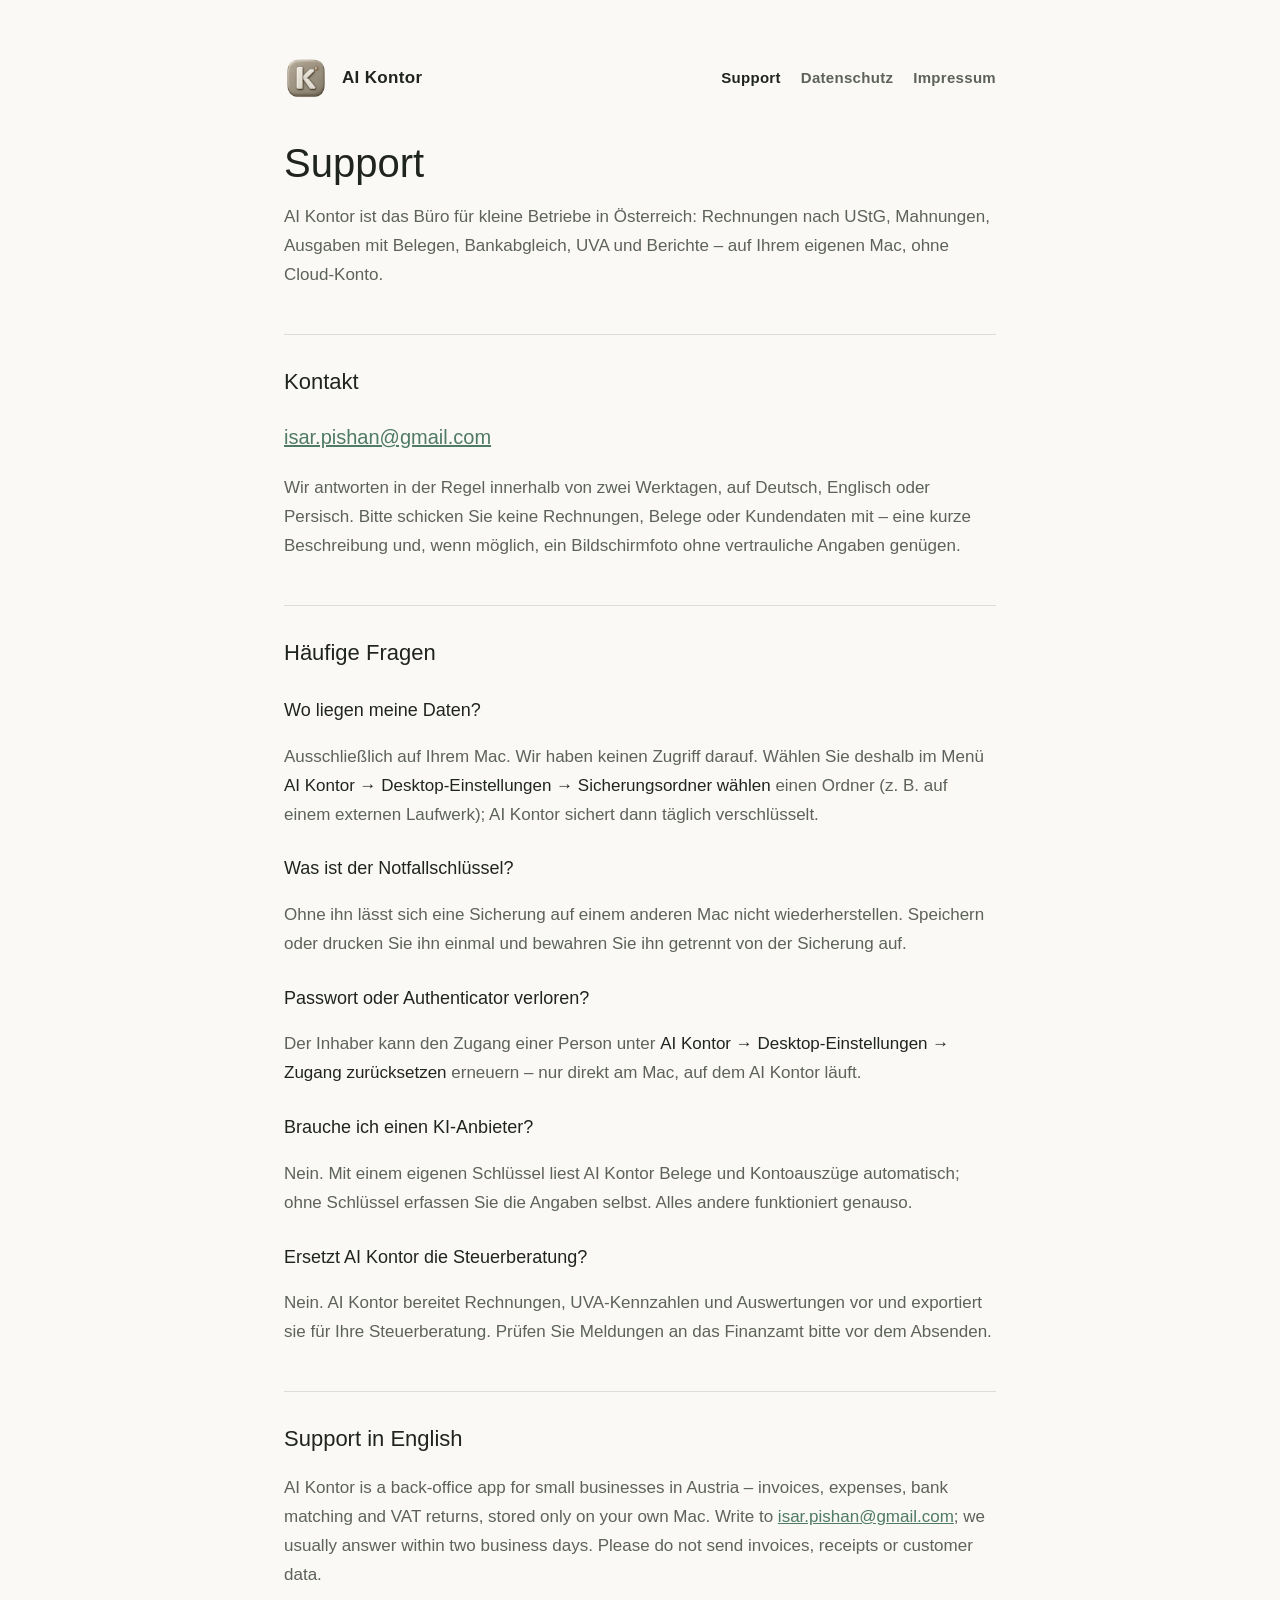
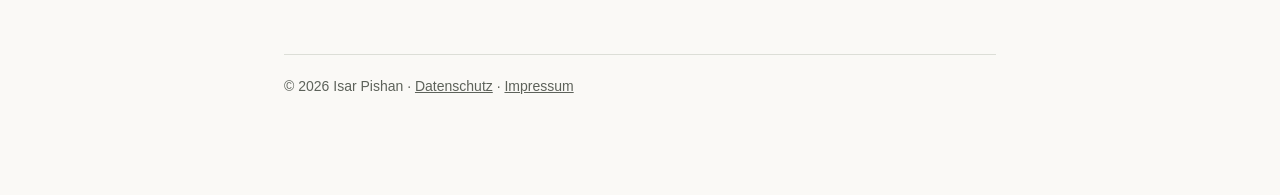
==== index.html @ 15d814bb "Support, privacy policy and imprint for AI Kontor Co-Authored-By: Claude Opus 5.5 <noreply@anthropic" ====
<!doctype html>
<html lang="de">
<head>
<meta charset="utf-8">
<meta name="viewport" content="width=device-width, initial-scale=1">
<title>AI Kontor – Support</title>
<meta name="description" content="AI Kontor: Rechnungen, Ausgaben, Bank und UVA für kleine Betriebe in Österreich – auf dem eigenen Mac.">
<link rel="icon" href="icon.png">
<link rel="stylesheet" href="stil.css">
</head>
<body>
<main>
<header><img src="icon.png" alt=""><a href="index.html">AI Kontor</a>
<nav><a href="index.html" aria-current="page">Support</a><a href="datenschutz.html">Datenschutz</a><a href="impressum.html">Impressum</a></nav></header>

<h1>Support</h1>
<p>AI Kontor ist das Büro für kleine Betriebe in Österreich: Rechnungen nach UStG, Mahnungen, Ausgaben mit Belegen, Bankabgleich, UVA und Berichte – auf Ihrem eigenen Mac, ohne Cloud-Konto.</p>

<h2>Kontakt</h2>
<p class="kontakt"><a href="mailto:isar.pishan@gmail.com">isar.pishan@gmail.com</a></p>
<p>Wir antworten in der Regel innerhalb von zwei Werktagen, auf Deutsch, Englisch oder Persisch. Bitte schicken Sie keine Rechnungen, Belege oder Kundendaten mit – eine kurze Beschreibung und, wenn möglich, ein Bildschirmfoto ohne vertrauliche Angaben genügen.</p>

<h2>Häufige Fragen</h2>
<h3>Wo liegen meine Daten?</h3>
<p>Ausschließlich auf Ihrem Mac. Wir haben keinen Zugriff darauf. Wählen Sie deshalb im Menü <strong>AI Kontor → Desktop-Einstellungen → Sicherungsordner wählen</strong> einen Ordner (z. B. auf einem externen Laufwerk); AI Kontor sichert dann täglich verschlüsselt.</p>
<h3>Was ist der Notfallschlüssel?</h3>
<p>Ohne ihn lässt sich eine Sicherung auf einem anderen Mac nicht wiederherstellen. Speichern oder drucken Sie ihn einmal und bewahren Sie ihn getrennt von der Sicherung auf.</p>
<h3>Passwort oder Authenticator verloren?</h3>
<p>Der Inhaber kann den Zugang einer Person unter <strong>AI Kontor → Desktop-Einstellungen → Zugang zurücksetzen</strong> erneuern – nur direkt am Mac, auf dem AI Kontor läuft.</p>
<h3>Brauche ich einen KI-Anbieter?</h3>
<p>Nein. Mit einem eigenen Schlüssel liest AI Kontor Belege und Kontoauszüge automatisch; ohne Schlüssel erfassen Sie die Angaben selbst. Alles andere funktioniert genauso.</p>
<h3>Ersetzt AI Kontor die Steuerberatung?</h3>
<p>Nein. AI Kontor bereitet Rechnungen, UVA-Kennzahlen und Auswertungen vor und exportiert sie für Ihre Steuerberatung. Prüfen Sie Meldungen an das Finanzamt bitte vor dem Absenden.</p>

<h2 lang="en">Support in English</h2>
<p lang="en">AI Kontor is a back-office app for small businesses in Austria – invoices, expenses, bank matching and VAT returns, stored only on your own Mac. Write to <a href="mailto:isar.pishan@gmail.com">isar.pishan@gmail.com</a>; we usually answer within two business days. Please do not send invoices, receipts or customer data.</p>

<footer>© 2026 Isar Pishan · <a href="datenschutz.html">Datenschutz</a> · <a href="impressum.html">Impressum</a></footer>
</main>
</body>
</html>
---- stil.css ----
:root{color-scheme:light dark;--canvas:#faf9f6;--ink:#20241f;--muted:#5d625a;--line:#dcded7;--akzent:#4f7a65}
@media (prefers-color-scheme:dark){:root{--canvas:#151a16;--ink:#eef0e9;--muted:#b7beb3;--line:#394139;--akzent:#8fb8a2}}
*{box-sizing:border-box}
body{margin:0;background:var(--canvas);color:var(--ink);font:17px/1.7 -apple-system,BlinkMacSystemFont,"Helvetica Neue",Arial,sans-serif}
main{max-width:760px;margin:auto;padding:56px 24px 96px}
header{display:flex;align-items:center;gap:14px;margin-bottom:40px}
header img{width:44px;height:44px;border-radius:10px}
header a{color:inherit;text-decoration:none;font-weight:600;letter-spacing:.02em}
nav{display:flex;gap:20px;flex-wrap:wrap;margin-inline-start:auto;font-size:15px}
nav a{color:var(--muted);text-decoration:none}nav a[aria-current]{color:var(--ink)}
h1{font-size:40px;line-height:1.15;font-weight:400;margin:0 0 12px}
h2{font-size:22px;font-weight:500;margin:44px 0 8px;padding-top:28px;border-top:1px solid var(--line)}
h3{font-size:18px;font-weight:500;margin:24px 0 4px}
p,li{color:var(--muted)}strong{color:var(--ink);font-weight:500}
a{color:var(--akzent)}
.stand{font-size:14px;color:var(--muted)}
.kontakt{font-size:20px}
footer{margin-top:64px;padding-top:20px;border-top:1px solid var(--line);font-size:14px;color:var(--muted)}
footer a{color:var(--muted)}
@media(max-width:560px){h1{font-size:32px}header{flex-wrap:wrap}nav{margin-inline-start:0;width:100%}}
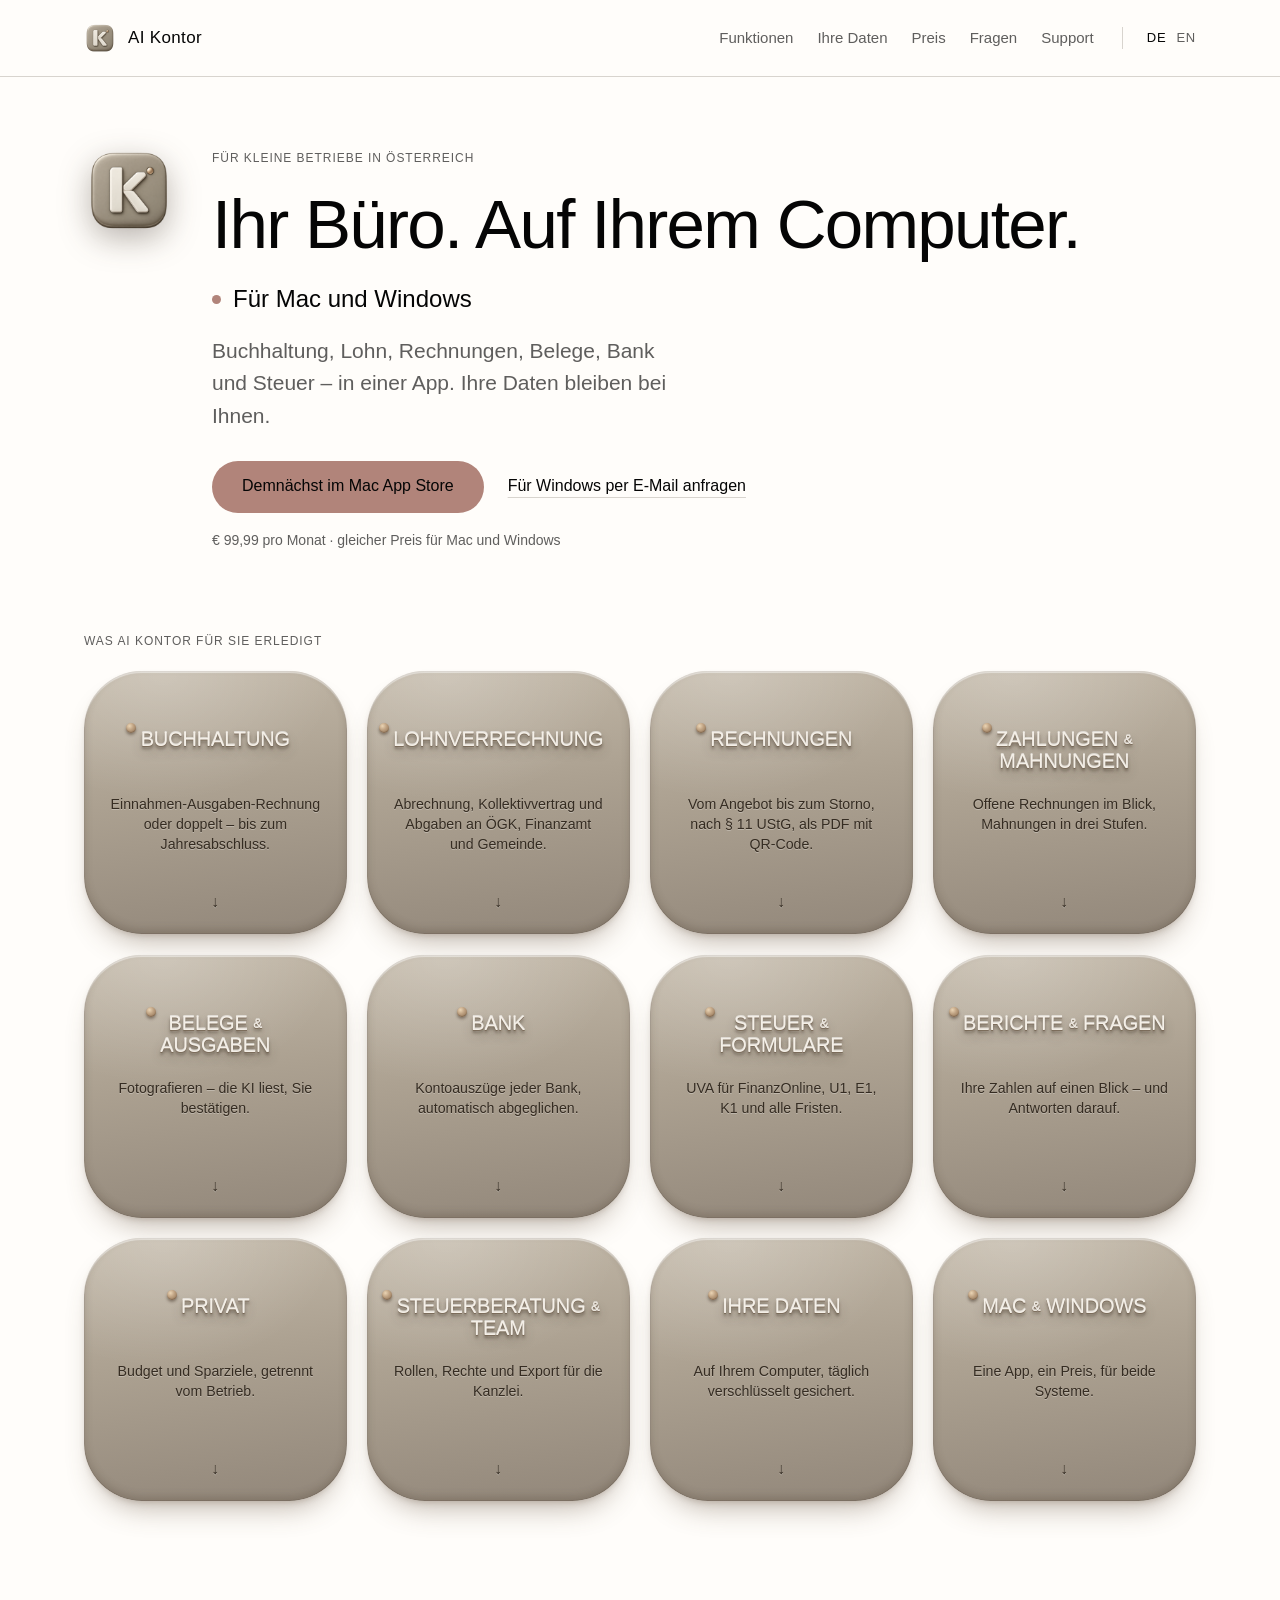
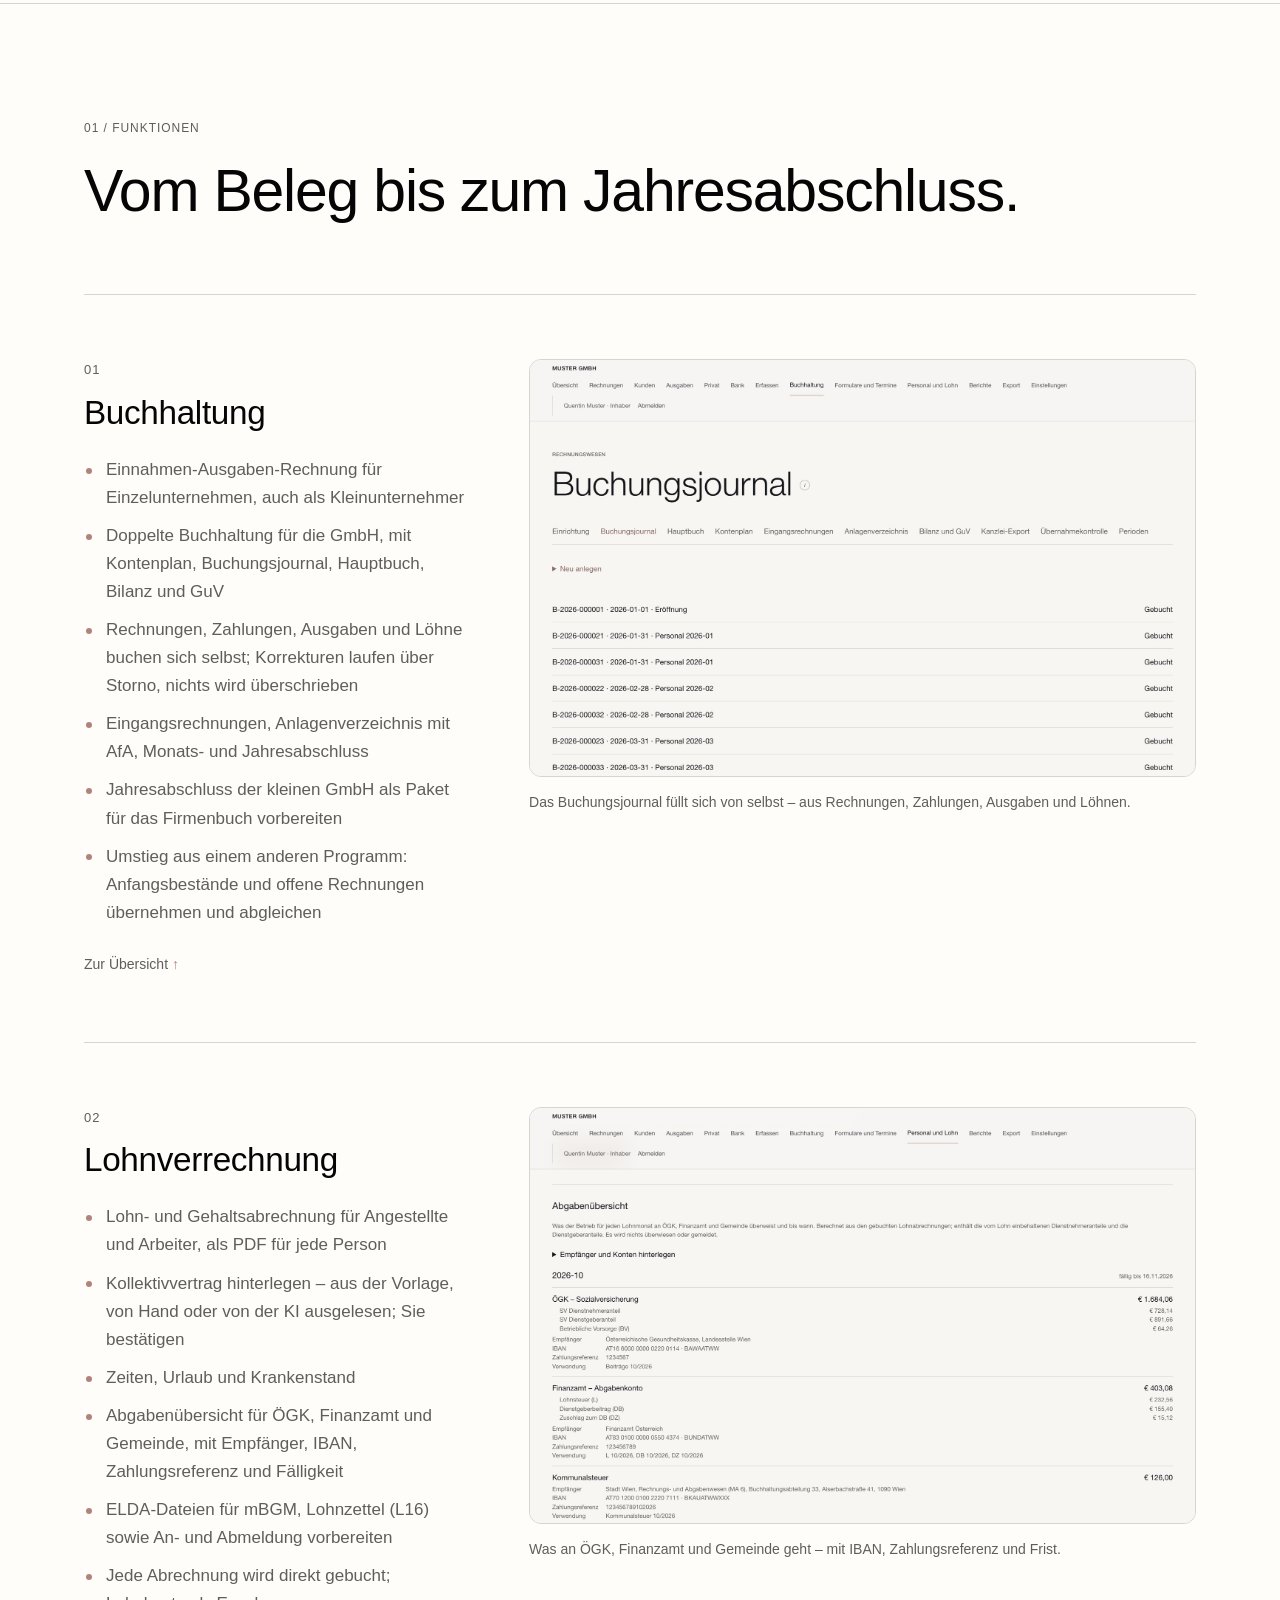
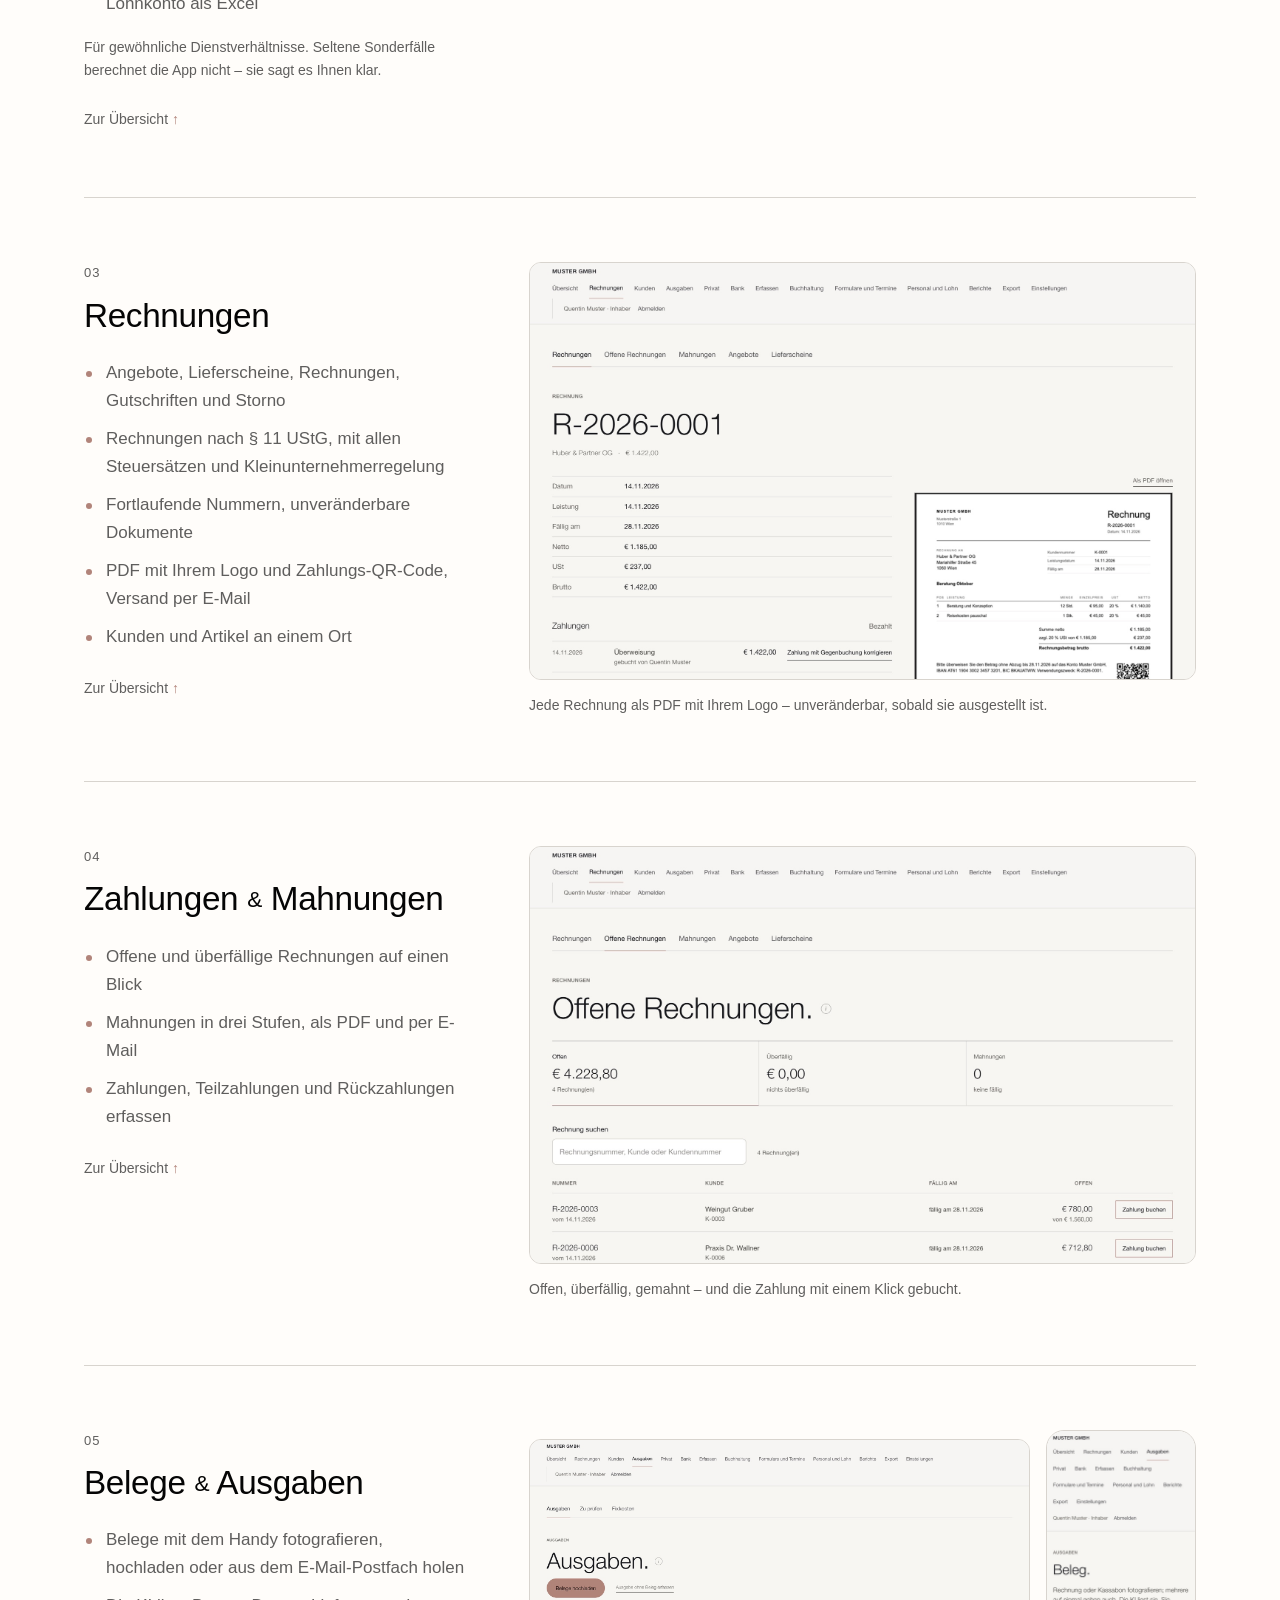
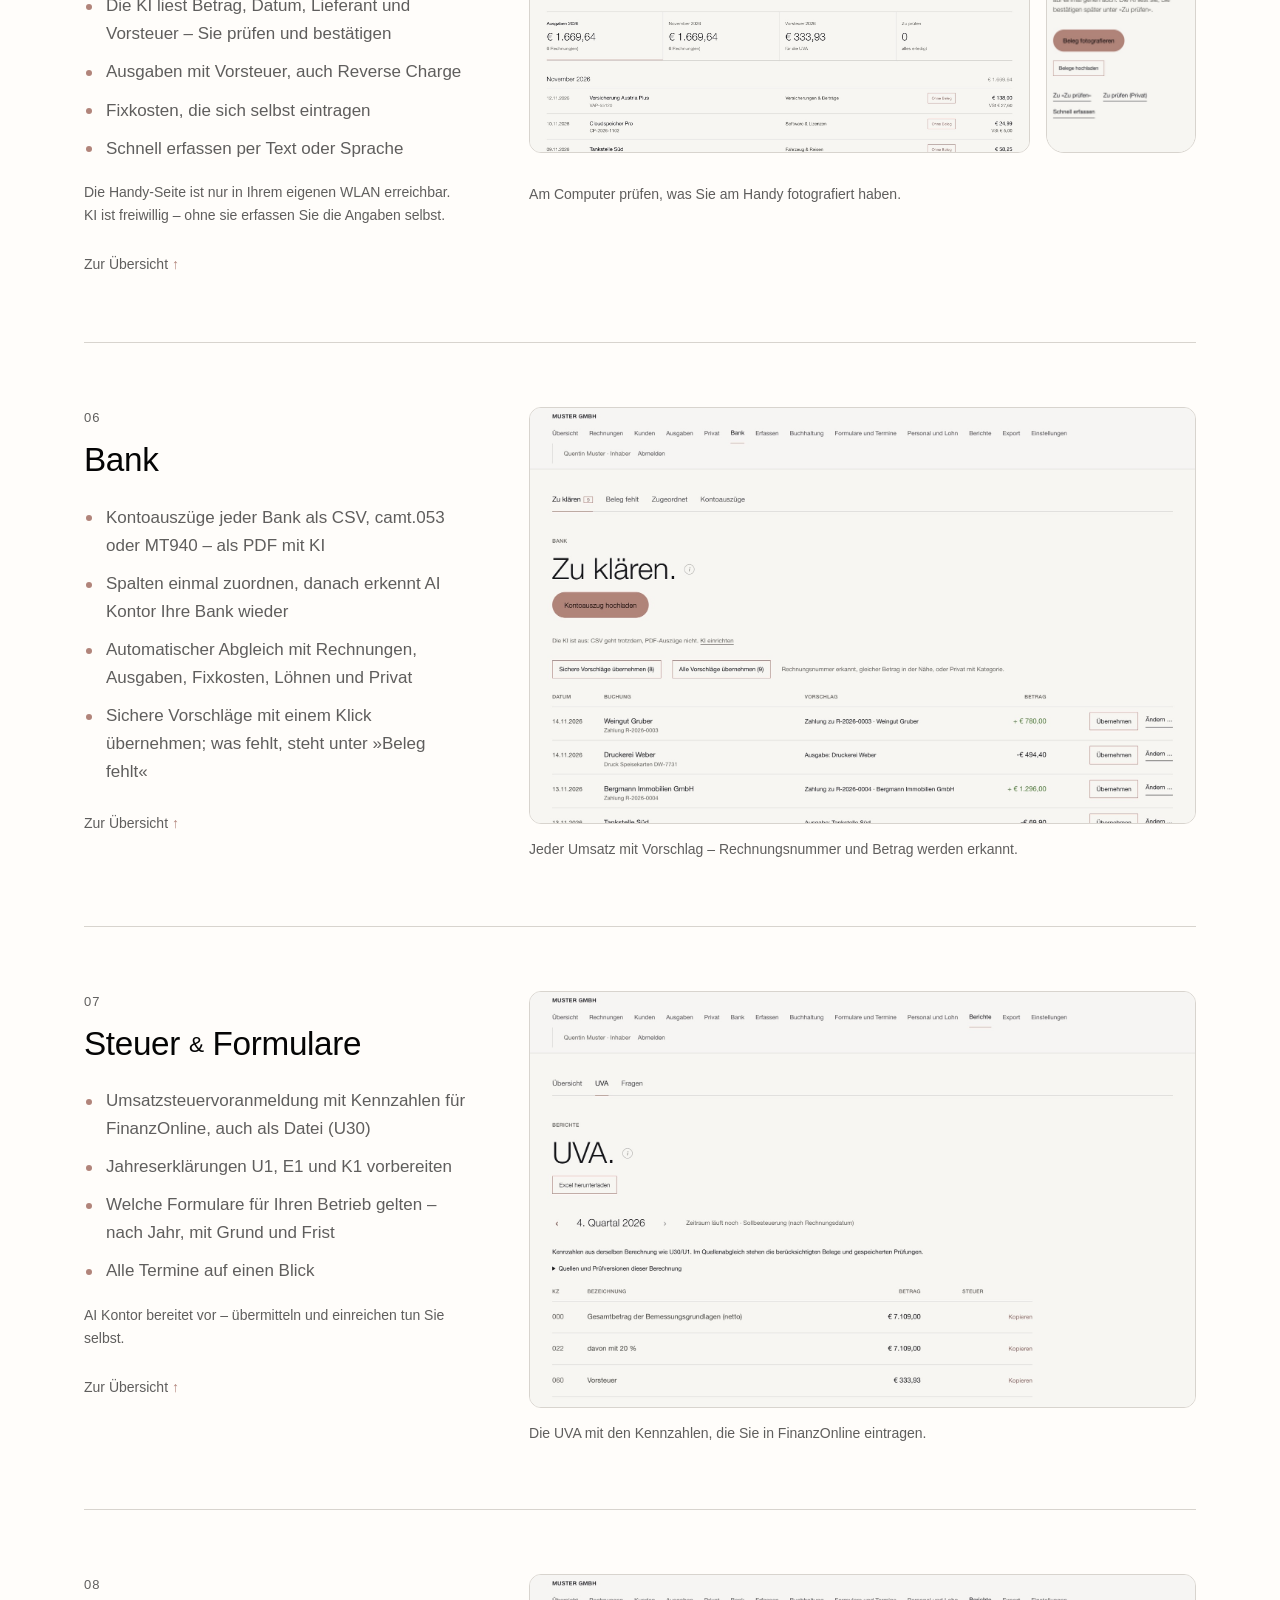
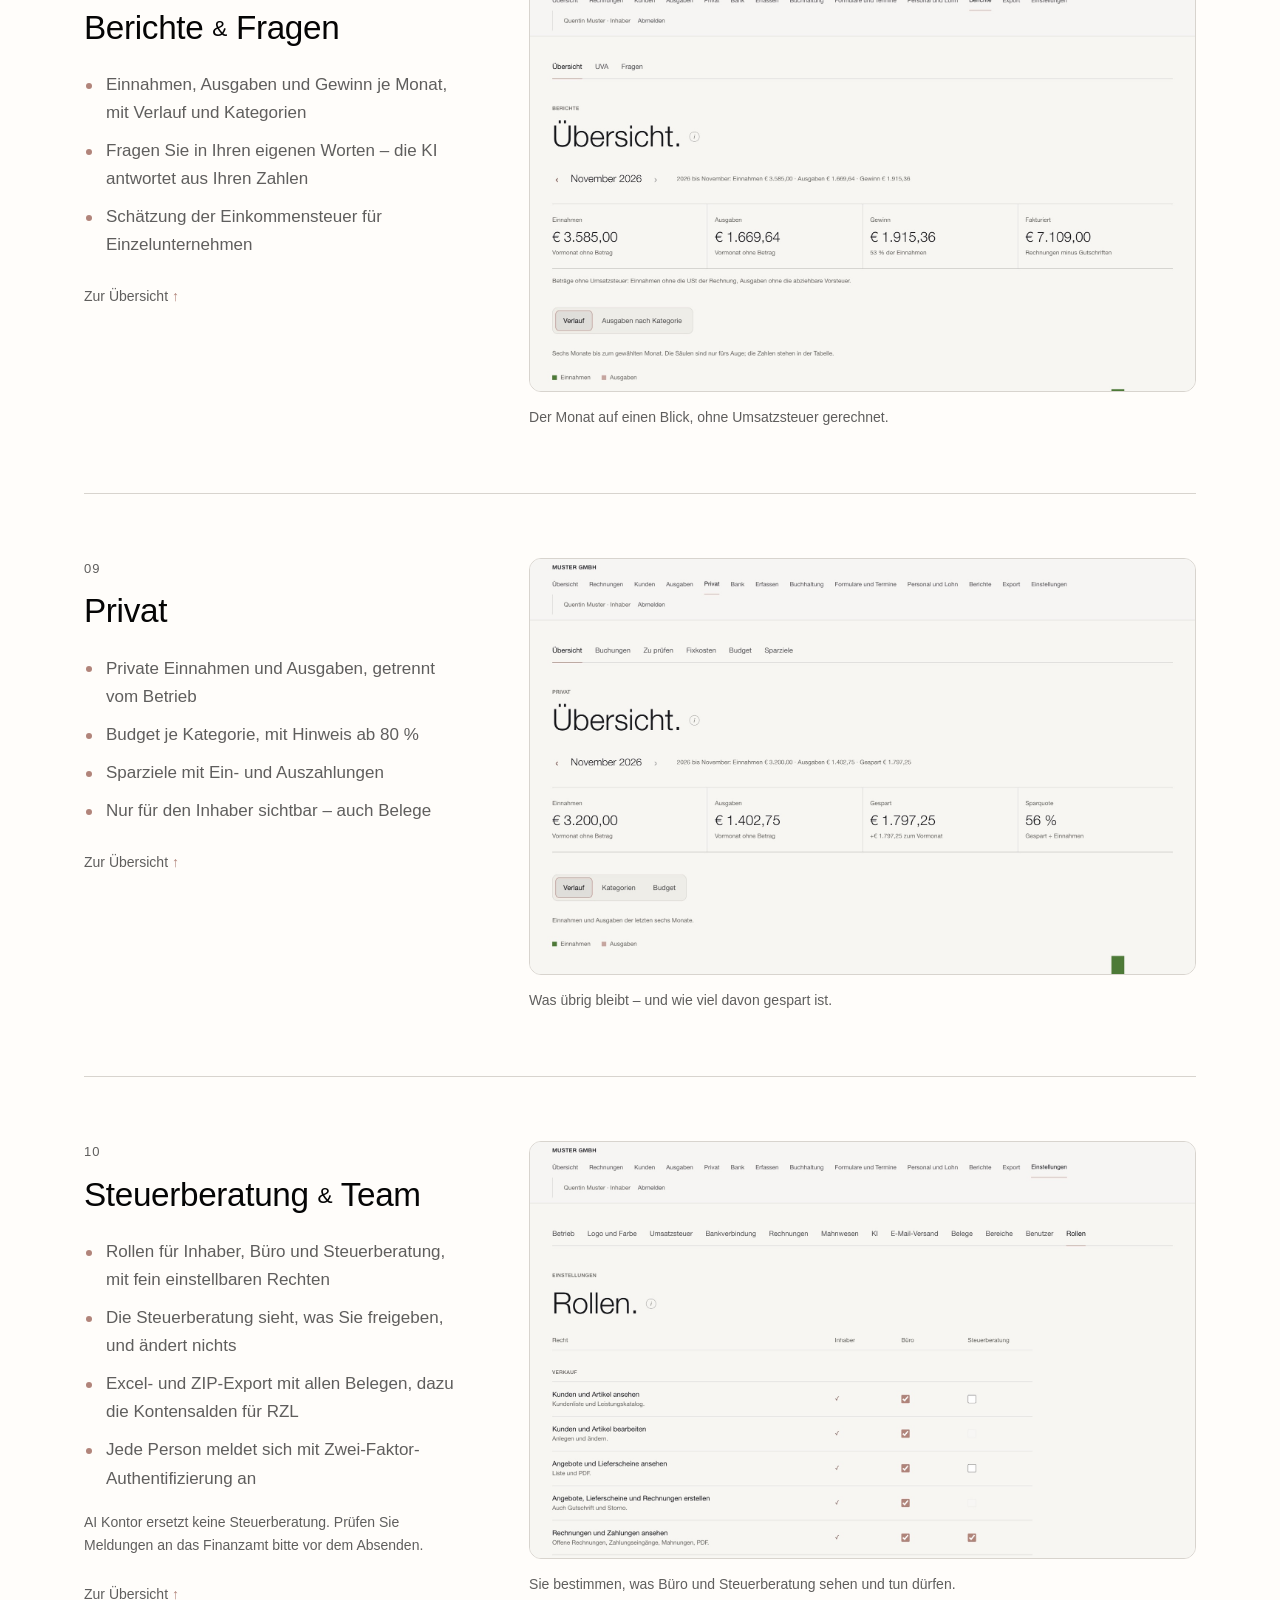
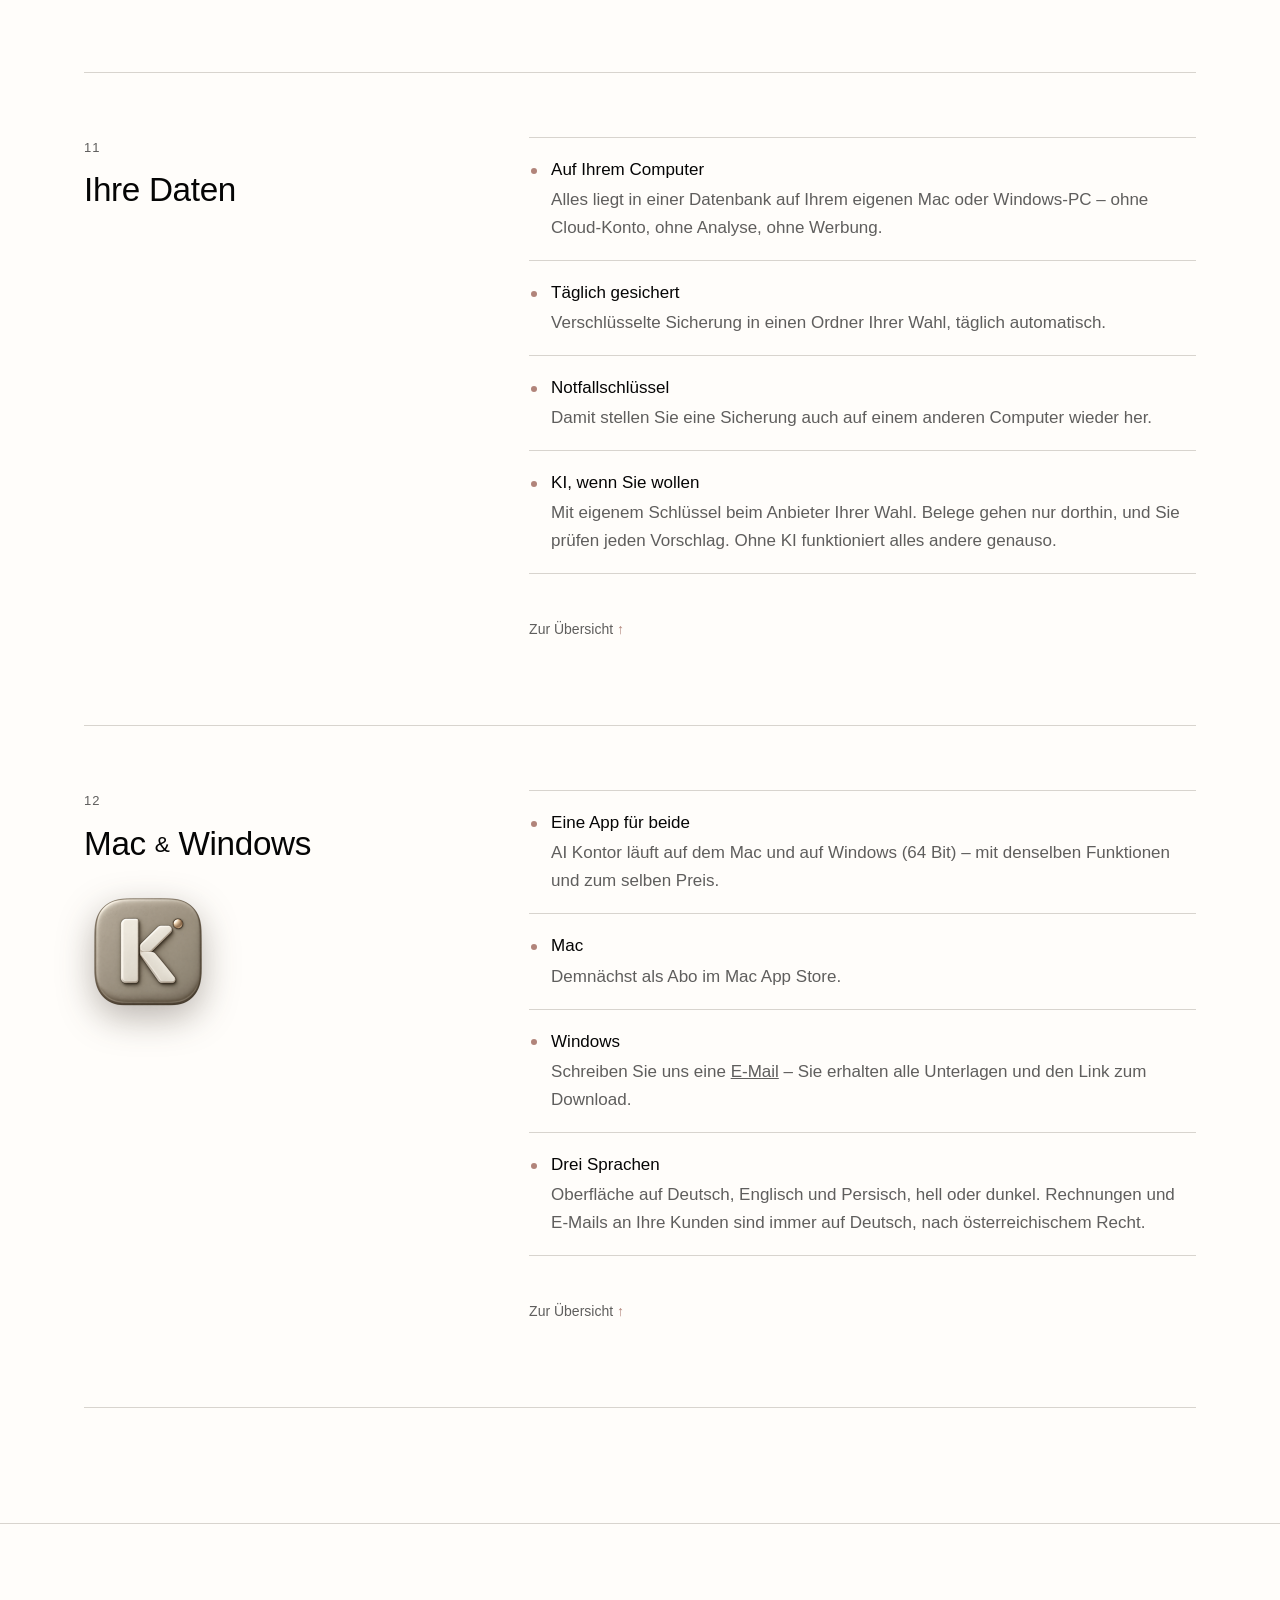
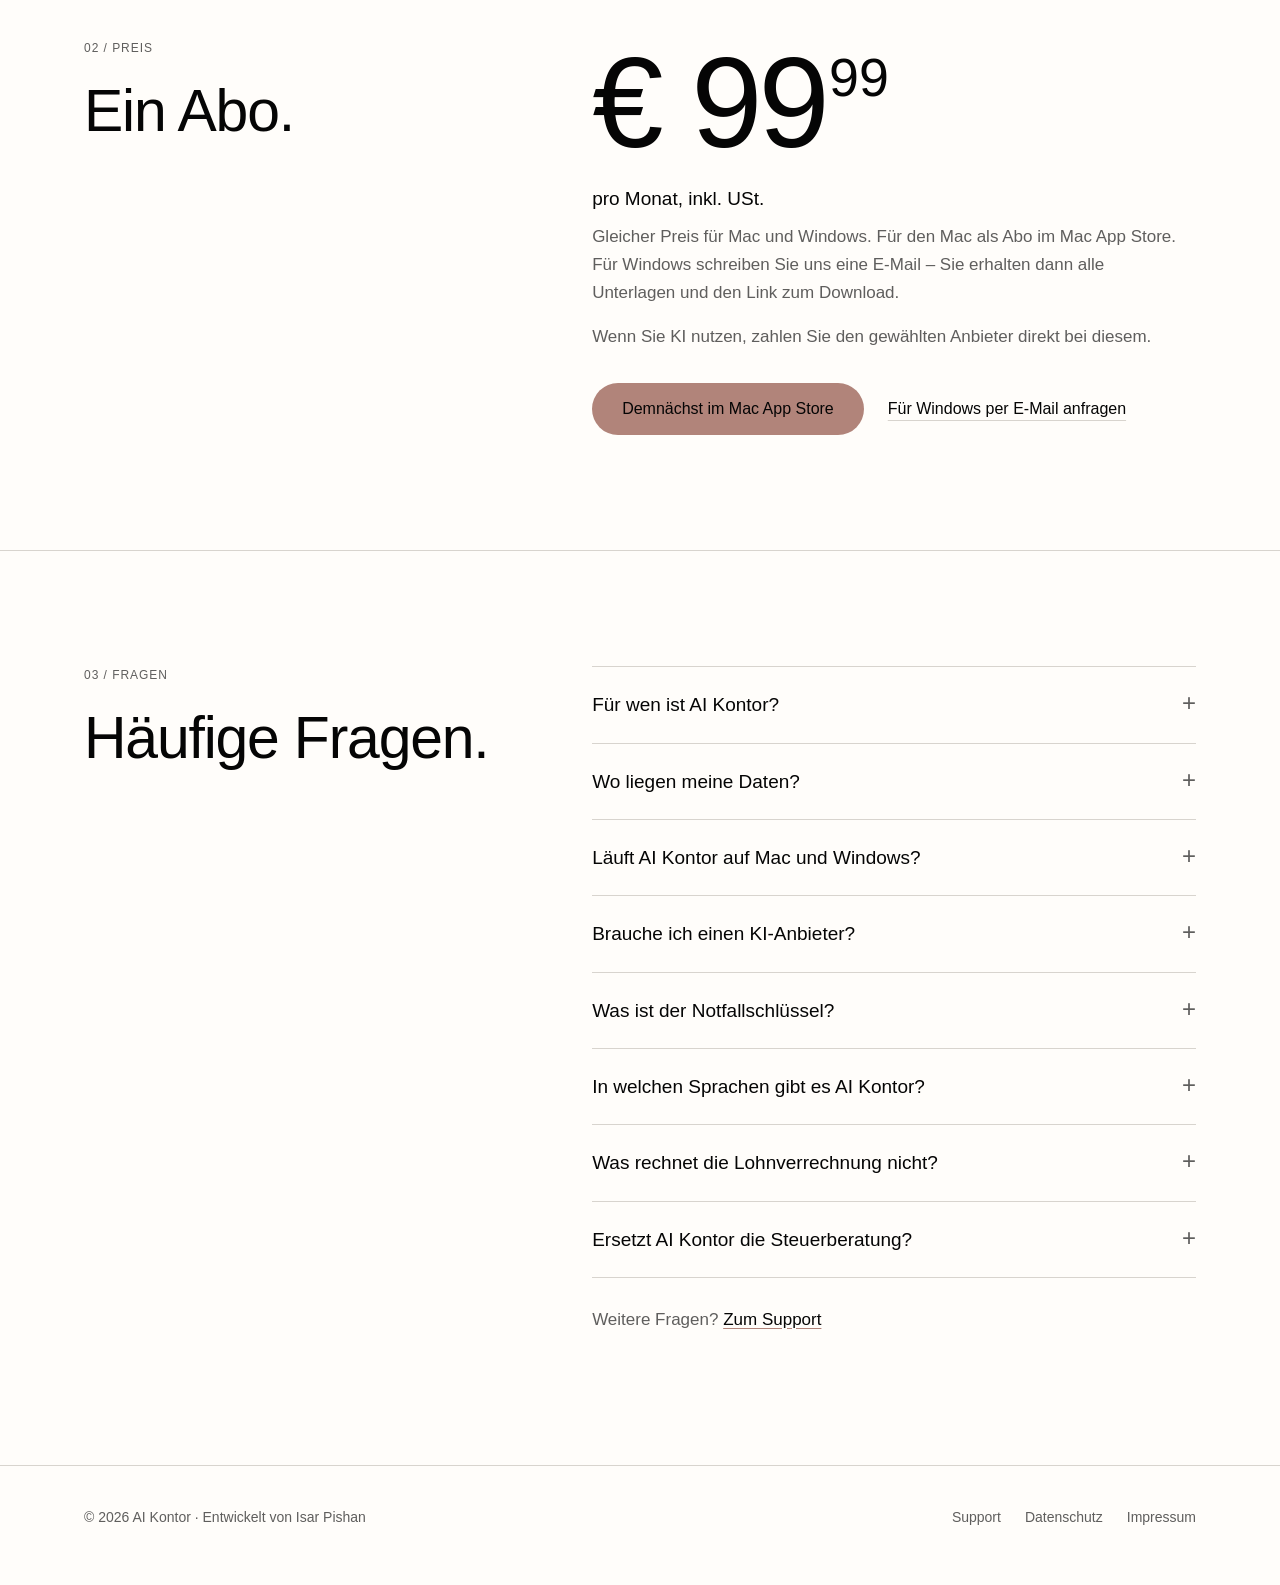
==== commit 0d6f1c56: "Landing page: twelve icon-style feature tiles, new app screenshots - Hero: app icon, "Für Mac und Wi" ====
--- a/index.html
+++ b/index.html
@@ -1,41 +1,416 @@
 <!doctype html>
-<html lang="de">
+<html lang="de-AT">
 <head>
 <meta charset="utf-8">
 <meta name="viewport" content="width=device-width, initial-scale=1">
-<title>AI Kontor – Support</title>
-<meta name="description" content="AI Kontor: Rechnungen, Ausgaben, Bank und UVA für kleine Betriebe in Österreich – auf dem eigenen Mac.">
-<link rel="icon" href="icon.png">
+<title>AI Kontor – Buchhaltung, Lohn und Rechnungen für kleine Betriebe in Österreich</title>
+<meta name="description" content="Buchhaltung, Lohnverrechnung, Rechnungen nach UStG, Belege mit KI, Bank und UVA – in einer App auf Ihrem Computer, für Mac und Windows. Ihre Daten bleiben bei Ihnen.">
+<meta name="color-scheme" content="dark light">
+<link rel="icon" href="bilder/icon-64.png">
+<link rel="apple-touch-icon" href="bilder/icon-256.png">
+<link rel="alternate" hreflang="de" href="index.html">
+<link rel="alternate" hreflang="en" href="en/index.html">
 <link rel="stylesheet" href="stil.css">
 </head>
 <body>
+
+<header class="kopf">
+  <div class="rahmen">
+    <a class="marke" href="index.html"><img src="bilder/icon-64.png" alt="" width="32" height="32">AI Kontor</a>
+    <nav class="navi" aria-label="Seite">
+      <a href="#uebersicht">Funktionen</a>
+      <a href="#daten">Ihre Daten</a>
+      <a href="#preis">Preis</a>
+      <a href="#fragen">Fragen</a>
+      <a href="support.html">Support</a>
+    </nav>
+    <nav class="sprachen" aria-label="Sprache">
+      <a href="index.html" aria-current="page" lang="de">DE</a>
+      <a href="en/index.html" lang="en" hreflang="en">EN</a>
+    </nav>
+  </div>
+</header>
+
 <main>
-<header><img src="icon.png" alt=""><a href="index.html">AI Kontor</a>
-<nav><a href="index.html" aria-current="page">Support</a><a href="datenschutz.html">Datenschutz</a><a href="impressum.html">Impressum</a></nav></header>
-
-<h1>Support</h1>
-<p>AI Kontor ist das Büro für kleine Betriebe in Österreich: Rechnungen nach UStG, Mahnungen, Ausgaben mit Belegen, Bankabgleich, UVA und Berichte – auf Ihrem eigenen Mac, ohne Cloud-Konto.</p>
-
-<h2>Kontakt</h2>
-<p class="kontakt"><a href="mailto:isar.pishan@gmail.com">isar.pishan@gmail.com</a></p>
-<p>Wir antworten in der Regel innerhalb von zwei Werktagen, auf Deutsch, Englisch oder Persisch. Bitte schicken Sie keine Rechnungen, Belege oder Kundendaten mit – eine kurze Beschreibung und, wenn möglich, ein Bildschirmfoto ohne vertrauliche Angaben genügen.</p>
-
-<h2>Häufige Fragen</h2>
-<h3>Wo liegen meine Daten?</h3>
-<p>Ausschließlich auf Ihrem Mac. Wir haben keinen Zugriff darauf. Wählen Sie deshalb im Menü <strong>AI Kontor → Desktop-Einstellungen → Sicherungsordner wählen</strong> einen Ordner (z. B. auf einem externen Laufwerk); AI Kontor sichert dann täglich verschlüsselt.</p>
-<h3>Was ist der Notfallschlüssel?</h3>
-<p>Ohne ihn lässt sich eine Sicherung auf einem anderen Mac nicht wiederherstellen. Speichern oder drucken Sie ihn einmal und bewahren Sie ihn getrennt von der Sicherung auf.</p>
-<h3>Passwort oder Authenticator verloren?</h3>
-<p>Der Inhaber kann den Zugang einer Person unter <strong>AI Kontor → Desktop-Einstellungen → Zugang zurücksetzen</strong> erneuern – nur direkt am Mac, auf dem AI Kontor läuft.</p>
-<h3>Brauche ich einen KI-Anbieter?</h3>
-<p>Nein. Mit einem eigenen Schlüssel liest AI Kontor Belege und Kontoauszüge automatisch; ohne Schlüssel erfassen Sie die Angaben selbst. Alles andere funktioniert genauso.</p>
-<h3>Ersetzt AI Kontor die Steuerberatung?</h3>
-<p>Nein. AI Kontor bereitet Rechnungen, UVA-Kennzahlen und Auswertungen vor und exportiert sie für Ihre Steuerberatung. Prüfen Sie Meldungen an das Finanzamt bitte vor dem Absenden.</p>
-
-<h2 lang="en">Support in English</h2>
-<p lang="en">AI Kontor is a back-office app for small businesses in Austria – invoices, expenses, bank matching and VAT returns, stored only on your own Mac. Write to <a href="mailto:isar.pishan@gmail.com">isar.pishan@gmail.com</a>; we usually answer within two business days. Please do not send invoices, receipts or customer data.</p>
-
-<footer>© 2026 Isar Pishan · <a href="datenschutz.html">Datenschutz</a> · <a href="impressum.html">Impressum</a></footer>
+  <section class="hero rahmen">
+    <img class="hero-icon" src="bilder/icon-256.png" alt="" width="96" height="96">
+    <p class="label">Für kleine Betriebe in Österreich</p>
+    <h1>Ihr Büro. Auf Ihrem Computer.</h1>
+    <p class="plattform">Für Mac und Windows</p>
+    <p class="einleitung">Buchhaltung, Lohn, Rechnungen, Belege, Bank und Steuer – in einer App. Ihre Daten bleiben bei Ihnen.</p>
+    <div class="knopf-zeile">
+      <span class="knopf">Demnächst im Mac App Store</span>
+      <a class="zweitlink" href="mailto:isar.pishan@gmail.com?subject=AI%20Kontor%20f%C3%BCr%20Windows">Für Windows per E-Mail anfragen</a>
+    </div>
+    <p class="klein">€ 99,99 pro Monat · gleicher Preis für Mac und Windows</p>
+  </section>
+
+  <section class="uebersicht rahmen" id="uebersicht" aria-labelledby="ueberblick-titel">
+    <p class="label" id="ueberblick-titel">Was AI Kontor für Sie erledigt</p>
+    <ul class="kacheln">
+      <li><a class="kachel" href="#buchhaltung"><span class="kachel-titel"><span class="titel-wort">Buchhaltung</span></span><span class="kachel-text">Einnahmen-Ausgaben-Rechnung oder doppelt – bis zum Jahresabschluss.</span><span class="kachel-pfeil" aria-hidden="true">↓</span></a></li>
+      <li><a class="kachel" href="#lohn"><span class="kachel-titel"><span class="titel-wort">Lohnverrechnung</span></span><span class="kachel-text">Abrechnung, Kollektivvertrag und Abgaben an ÖGK, Finanzamt und Gemeinde.</span><span class="kachel-pfeil" aria-hidden="true">↓</span></a></li>
+      <li><a class="kachel" href="#rechnungen"><span class="kachel-titel"><span class="titel-wort">Rechnungen</span></span><span class="kachel-text">Vom Angebot bis zum Storno, nach § 11 UStG, als PDF mit QR-Code.</span><span class="kachel-pfeil" aria-hidden="true">↓</span></a></li>
+      <li><a class="kachel" href="#zahlungen"><span class="kachel-titel"><span class="titel-wort">Zahlungen <span class="und">&amp;</span><br>Mahnungen</span></span><span class="kachel-text">Offene Rechnungen im Blick, Mahnungen in drei Stufen.</span><span class="kachel-pfeil" aria-hidden="true">↓</span></a></li>
+      <li><a class="kachel" href="#belege"><span class="kachel-titel"><span class="titel-wort">Belege <span class="und">&amp;</span><br>Ausgaben</span></span><span class="kachel-text">Fotografieren – die KI liest, Sie bestätigen.</span><span class="kachel-pfeil" aria-hidden="true">↓</span></a></li>
+      <li><a class="kachel" href="#bank"><span class="kachel-titel"><span class="titel-wort">Bank</span></span><span class="kachel-text">Kontoauszüge jeder Bank, automatisch abgeglichen.</span><span class="kachel-pfeil" aria-hidden="true">↓</span></a></li>
+      <li><a class="kachel" href="#steuer"><span class="kachel-titel"><span class="titel-wort">Steuer <span class="und">&amp;</span><br>Formulare</span></span><span class="kachel-text">UVA für FinanzOnline, U1, E1, K1 und alle Fristen.</span><span class="kachel-pfeil" aria-hidden="true">↓</span></a></li>
+      <li><a class="kachel" href="#berichte"><span class="kachel-titel"><span class="titel-wort">Berichte <span class="und">&amp;</span> Fragen</span></span><span class="kachel-text">Ihre Zahlen auf einen Blick – und Antworten darauf.</span><span class="kachel-pfeil" aria-hidden="true">↓</span></a></li>
+      <li><a class="kachel" href="#privat"><span class="kachel-titel"><span class="titel-wort">Privat</span></span><span class="kachel-text">Budget und Sparziele, getrennt vom Betrieb.</span><span class="kachel-pfeil" aria-hidden="true">↓</span></a></li>
+      <li><a class="kachel" href="#team"><span class="kachel-titel"><span class="titel-wort">Steuerberatung <span class="und">&amp;</span><br>Team</span></span><span class="kachel-text">Rollen, Rechte und Export für die Kanzlei.</span><span class="kachel-pfeil" aria-hidden="true">↓</span></a></li>
+      <li><a class="kachel" href="#daten"><span class="kachel-titel"><span class="titel-wort">Ihre Daten</span></span><span class="kachel-text">Auf Ihrem Computer, täglich verschlüsselt gesichert.</span><span class="kachel-pfeil" aria-hidden="true">↓</span></a></li>
+      <li><a class="kachel" href="#plattform"><span class="kachel-titel"><span class="titel-wort">Mac <span class="und">&amp;</span> Windows</span></span><span class="kachel-text">Eine App, ein Preis, für beide Systeme.</span><span class="kachel-pfeil" aria-hidden="true">↓</span></a></li>
+    </ul>
+  </section>
+
+
+  <section class="abschnitt" aria-labelledby="funktionen-titel">
+    <div class="rahmen">
+      <p class="label">01 / Funktionen</p>
+      <h2 id="funktionen-titel">Vom Beleg bis zum Jahresabschluss.</h2>
+
+      <div class="funktionen">
+        <article class="funktion" id="buchhaltung">
+          <div class="funktion-text">
+            <span class="nr">01</span>
+            <h3>Buchhaltung</h3>
+            <ul class="punkte">
+              <li>Einnahmen-Ausgaben-Rechnung für Einzelunternehmen, auch als Kleinunternehmer</li>
+              <li>Doppelte Buchhaltung für die GmbH, mit Kontenplan, Buchungsjournal, Hauptbuch, Bilanz und GuV</li>
+              <li>Rechnungen, Zahlungen, Ausgaben und Löhne buchen sich selbst; Korrekturen laufen über Storno, nichts wird überschrieben</li>
+              <li>Eingangsrechnungen, Anlagenverzeichnis mit AfA, Monats- und Jahresabschluss</li>
+              <li>Jahresabschluss der kleinen GmbH als Paket für das Firmenbuch vorbereiten</li>
+              <li>Umstieg aus einem anderen Programm: Anfangsbestände und offene Rechnungen übernehmen und abgleichen</li>
+            </ul>
+            <a class="nach-oben" href="#uebersicht">Zur Übersicht <span aria-hidden="true">↑</span></a>
+          </div>
+          <figure class="bild">
+            <picture>
+              <source media="(prefers-color-scheme: dark)" srcset="bilder/07-buchhaltung-de-dunkel.jpg">
+              <img src="bilder/07-buchhaltung-de-hell.jpg" width="1800" height="1125" loading="lazy"
+                   alt="Das Buchungsjournal in AI Kontor mit Eröffnung und gebuchten Lohnabrechnungen">
+            </picture>
+            <figcaption>Das Buchungsjournal füllt sich von selbst – aus Rechnungen, Zahlungen, Ausgaben und Löhnen.</figcaption>
+          </figure>
+        </article>
+
+        <article class="funktion" id="lohn">
+          <div class="funktion-text">
+            <span class="nr">02</span>
+            <h3>Lohnverrechnung</h3>
+            <ul class="punkte">
+              <li>Lohn- und Gehaltsabrechnung für Angestellte und Arbeiter, als PDF für jede Person</li>
+              <li>Kollektivvertrag hinterlegen – aus der Vorlage, von Hand oder von der KI ausgelesen; Sie bestätigen</li>
+              <li>Zeiten, Urlaub und Krankenstand</li>
+              <li>Abgabenübersicht für ÖGK, Finanzamt und Gemeinde, mit Empfänger, IBAN, Zahlungsreferenz und Fälligkeit</li>
+              <li>ELDA-Dateien für mBGM, Lohnzettel (L16) sowie An- und Abmeldung vorbereiten</li>
+              <li>Jede Abrechnung wird direkt gebucht; Lohnkonto als Excel</li>
+            </ul>
+            <p class="hinweis">Für gewöhnliche Dienstverhältnisse. Seltene Sonderfälle berechnet die App nicht – sie sagt es Ihnen klar.</p>
+            <a class="nach-oben" href="#uebersicht">Zur Übersicht <span aria-hidden="true">↑</span></a>
+          </div>
+          <figure class="bild">
+            <picture>
+              <source media="(prefers-color-scheme: dark)" srcset="bilder/09-lohn-de-dunkel.jpg">
+              <img src="bilder/09-lohn-de-hell.jpg" width="1800" height="1125" loading="lazy"
+                   alt="Abgabenübersicht in AI Kontor: Beträge für ÖGK, Finanzamt und Kommunalsteuer mit Empfänger, IBAN und Zahlungsreferenz">
+            </picture>
+            <figcaption>Was an ÖGK, Finanzamt und Gemeinde geht – mit IBAN, Zahlungsreferenz und Frist.</figcaption>
+          </figure>
+        </article>
+
+        <article class="funktion" id="rechnungen">
+          <div class="funktion-text">
+            <span class="nr">03</span>
+            <h3>Rechnungen</h3>
+            <ul class="punkte">
+              <li>Angebote, Lieferscheine, Rechnungen, Gutschriften und Storno</li>
+              <li>Rechnungen nach § 11 UStG, mit allen Steuersätzen und Kleinunternehmerregelung</li>
+              <li>Fortlaufende Nummern, unveränderbare Dokumente</li>
+              <li>PDF mit Ihrem Logo und Zahlungs-QR-Code, Versand per E-Mail</li>
+              <li>Kunden und Artikel an einem Ort</li>
+            </ul>
+            <a class="nach-oben" href="#uebersicht">Zur Übersicht <span aria-hidden="true">↑</span></a>
+          </div>
+          <figure class="bild">
+            <picture>
+              <source media="(prefers-color-scheme: dark)" srcset="bilder/02-rechnung-de-dunkel.jpg">
+              <img src="bilder/02-rechnung-de-hell.jpg" width="1800" height="1125" loading="lazy"
+                   alt="Eine Rechnung in AI Kontor mit Vorschau des PDF">
+            </picture>
+            <figcaption>Jede Rechnung als PDF mit Ihrem Logo – unveränderbar, sobald sie ausgestellt ist.</figcaption>
+          </figure>
+        </article>
+
+        <article class="funktion" id="zahlungen">
+          <div class="funktion-text">
+            <span class="nr">04</span>
+            <h3>Zahlungen <span class="und">&amp;</span> Mahnungen</h3>
+            <ul class="punkte">
+              <li>Offene und überfällige Rechnungen auf einen Blick</li>
+              <li>Mahnungen in drei Stufen, als PDF und per E-Mail</li>
+              <li>Zahlungen, Teilzahlungen und Rückzahlungen erfassen</li>
+            </ul>
+            <a class="nach-oben" href="#uebersicht">Zur Übersicht <span aria-hidden="true">↑</span></a>
+          </div>
+          <figure class="bild">
+            <picture>
+              <source media="(prefers-color-scheme: dark)" srcset="bilder/03-offen-de-dunkel.jpg">
+              <img src="bilder/03-offen-de-hell.jpg" width="1800" height="1125" loading="lazy"
+                   alt="Offene Rechnungen in AI Kontor mit Summe, Fälligkeit und Knopf zum Buchen der Zahlung">
+            </picture>
+            <figcaption>Offen, überfällig, gemahnt – und die Zahlung mit einem Klick gebucht.</figcaption>
+          </figure>
+        </article>
+
+        <article class="funktion" id="belege">
+          <div class="funktion-text">
+            <span class="nr">05</span>
+            <h3>Belege <span class="und">&amp;</span> Ausgaben</h3>
+            <ul class="punkte">
+              <li>Belege mit dem Handy fotografieren, hochladen oder aus dem E-Mail-Postfach holen</li>
+              <li>Die KI liest Betrag, Datum, Lieferant und Vorsteuer – Sie prüfen und bestätigen</li>
+              <li>Ausgaben mit Vorsteuer, auch Reverse Charge</li>
+              <li>Fixkosten, die sich selbst eintragen</li>
+              <li>Schnell erfassen per Text oder Sprache</li>
+            </ul>
+            <p class="hinweis">Die Handy-Seite ist nur in Ihrem eigenen WLAN erreichbar. KI ist freiwillig – ohne sie erfassen Sie die Angaben selbst.</p>
+            <a class="nach-oben" href="#uebersicht">Zur Übersicht <span aria-hidden="true">↑</span></a>
+          </div>
+          <figure class="bild paar">
+            <picture>
+              <source media="(prefers-color-scheme: dark)" srcset="bilder/04-ausgaben-de-dunkel.jpg">
+              <img src="bilder/04-ausgaben-de-hell.jpg" width="1800" height="1125" loading="lazy"
+                   alt="Ausgaben in AI Kontor mit Lieferant, Kategorie und Vorsteuer">
+            </picture>
+            <picture class="handy">
+              <source media="(prefers-color-scheme: dark)" srcset="bilder/15-beleg-handy-de-dunkel.jpg">
+              <img src="bilder/15-beleg-handy-de-hell.jpg" width="600" height="1300" loading="lazy"
+                   alt="Die Handy-Seite von AI Kontor mit dem Knopf »Beleg fotografieren«">
+            </picture>
+            <figcaption>Am Computer prüfen, was Sie am Handy fotografiert haben.</figcaption>
+          </figure>
+        </article>
+
+        <article class="funktion" id="bank">
+          <div class="funktion-text">
+            <span class="nr">06</span>
+            <h3>Bank</h3>
+            <ul class="punkte">
+              <li>Kontoauszüge jeder Bank als CSV, camt.053 oder MT940 – als PDF mit KI</li>
+              <li>Spalten einmal zuordnen, danach erkennt AI Kontor Ihre Bank wieder</li>
+              <li>Automatischer Abgleich mit Rechnungen, Ausgaben, Fixkosten, Löhnen und Privat</li>
+              <li>Sichere Vorschläge mit einem Klick übernehmen; was fehlt, steht unter »Beleg fehlt«</li>
+            </ul>
+            <a class="nach-oben" href="#uebersicht">Zur Übersicht <span aria-hidden="true">↑</span></a>
+          </div>
+          <figure class="bild">
+            <picture>
+              <source media="(prefers-color-scheme: dark)" srcset="bilder/10-bank-de-dunkel.jpg">
+              <img src="bilder/10-bank-de-hell.jpg" width="1800" height="1125" loading="lazy"
+                   alt="Bankabgleich in AI Kontor: Umsätze mit Vorschlägen zu Rechnungen und Ausgaben">
+            </picture>
+            <figcaption>Jeder Umsatz mit Vorschlag – Rechnungsnummer und Betrag werden erkannt.</figcaption>
+          </figure>
+        </article>
+
+        <article class="funktion" id="steuer">
+          <div class="funktion-text">
+            <span class="nr">07</span>
+            <h3>Steuer <span class="und">&amp;</span> Formulare</h3>
+            <ul class="punkte">
+              <li>Umsatzsteuervoranmeldung mit Kennzahlen für FinanzOnline, auch als Datei (U30)</li>
+              <li>Jahreserklärungen U1, E1 und K1 vorbereiten</li>
+              <li>Welche Formulare für Ihren Betrieb gelten – nach Jahr, mit Grund und Frist</li>
+              <li>Alle Termine auf einen Blick</li>
+            </ul>
+            <p class="hinweis">AI Kontor bereitet vor – übermitteln und einreichen tun Sie selbst.</p>
+            <a class="nach-oben" href="#uebersicht">Zur Übersicht <span aria-hidden="true">↑</span></a>
+          </div>
+          <figure class="bild">
+            <picture>
+              <source media="(prefers-color-scheme: dark)" srcset="bilder/06-uva-de-dunkel.jpg">
+              <img src="bilder/06-uva-de-hell.jpg" width="1800" height="1125" loading="lazy"
+                   alt="Umsatzsteuervoranmeldung in AI Kontor mit Kennzahlen für FinanzOnline">
+            </picture>
+            <figcaption>Die UVA mit den Kennzahlen, die Sie in FinanzOnline eintragen.</figcaption>
+          </figure>
+        </article>
+
+        <article class="funktion" id="berichte">
+          <div class="funktion-text">
+            <span class="nr">08</span>
+            <h3>Berichte <span class="und">&amp;</span> Fragen</h3>
+            <ul class="punkte">
+              <li>Einnahmen, Ausgaben und Gewinn je Monat, mit Verlauf und Kategorien</li>
+              <li>Fragen Sie in Ihren eigenen Worten – die KI antwortet aus Ihren Zahlen</li>
+              <li>Schätzung der Einkommensteuer für Einzelunternehmen</li>
+            </ul>
+            <a class="nach-oben" href="#uebersicht">Zur Übersicht <span aria-hidden="true">↑</span></a>
+          </div>
+          <figure class="bild">
+            <picture>
+              <source media="(prefers-color-scheme: dark)" srcset="bilder/05-berichte-de-dunkel.jpg">
+              <img src="bilder/05-berichte-de-hell.jpg" width="1800" height="1125" loading="lazy"
+                   alt="Übersicht in AI Kontor mit Einnahmen, Ausgaben, Gewinn und Fakturiert für den Monat">
+            </picture>
+            <figcaption>Der Monat auf einen Blick, ohne Umsatzsteuer gerechnet.</figcaption>
+          </figure>
+        </article>
+
+        <article class="funktion" id="privat">
+          <div class="funktion-text">
+            <span class="nr">09</span>
+            <h3>Privat</h3>
+            <ul class="punkte">
+              <li>Private Einnahmen und Ausgaben, getrennt vom Betrieb</li>
+              <li>Budget je Kategorie, mit Hinweis ab 80 %</li>
+              <li>Sparziele mit Ein- und Auszahlungen</li>
+              <li>Nur für den Inhaber sichtbar – auch Belege</li>
+            </ul>
+            <a class="nach-oben" href="#uebersicht">Zur Übersicht <span aria-hidden="true">↑</span></a>
+          </div>
+          <figure class="bild">
+            <picture>
+              <source media="(prefers-color-scheme: dark)" srcset="bilder/12-privat-de-dunkel.jpg">
+              <img src="bilder/12-privat-de-hell.jpg" width="1800" height="1125" loading="lazy"
+                   alt="Private Übersicht in AI Kontor mit Einnahmen, Ausgaben, Gespart und Sparquote">
+            </picture>
+            <figcaption>Was übrig bleibt – und wie viel davon gespart ist.</figcaption>
+          </figure>
+        </article>
+
+        <article class="funktion" id="team">
+          <div class="funktion-text">
+            <span class="nr">10</span>
+            <h3>Steuerberatung <span class="und">&amp;</span> Team</h3>
+            <ul class="punkte">
+              <li>Rollen für Inhaber, Büro und Steuerberatung, mit fein einstellbaren Rechten</li>
+              <li>Die Steuerberatung sieht, was Sie freigeben, und ändert nichts</li>
+              <li>Excel- und ZIP-Export mit allen Belegen, dazu die Kontensalden für RZL</li>
+              <li>Jede Person meldet sich mit Zwei-Faktor-Authentifizierung an</li>
+            </ul>
+            <p class="hinweis">AI Kontor ersetzt keine Steuerberatung. Prüfen Sie Meldungen an das Finanzamt bitte vor dem Absenden.</p>
+            <a class="nach-oben" href="#uebersicht">Zur Übersicht <span aria-hidden="true">↑</span></a>
+          </div>
+          <figure class="bild">
+            <picture>
+              <source media="(prefers-color-scheme: dark)" srcset="bilder/14-rollen-de-dunkel.jpg">
+              <img src="bilder/14-rollen-de-hell.jpg" width="1800" height="1125" loading="lazy"
+                   alt="Rollen in AI Kontor: Rechte für Inhaber, Büro und Steuerberatung zum Ankreuzen">
+            </picture>
+            <figcaption>Sie bestimmen, was Büro und Steuerberatung sehen und tun dürfen.</figcaption>
+          </figure>
+        </article>
+
+        <article class="funktion ohne-bild" id="daten">
+          <div class="funktion-text">
+            <span class="nr">11</span>
+            <h3>Ihre Daten</h3>
+          </div>
+          <ul class="punkte gross">
+            <li><strong>Auf Ihrem Computer</strong>Alles liegt in einer Datenbank auf Ihrem eigenen Mac oder Windows-PC – ohne Cloud-Konto, ohne Analyse, ohne Werbung.</li>
+            <li><strong>Täglich gesichert</strong>Verschlüsselte Sicherung in einen Ordner Ihrer Wahl, täglich automatisch.</li>
+            <li><strong>Notfallschlüssel</strong>Damit stellen Sie eine Sicherung auch auf einem anderen Computer wieder her.</li>
+            <li><strong>KI, wenn Sie wollen</strong>Mit eigenem Schlüssel beim Anbieter Ihrer Wahl. Belege gehen nur dorthin, und Sie prüfen jeden Vorschlag. Ohne KI funktioniert alles andere genauso.</li>
+            <li class="ohne-punkt"><a class="nach-oben" href="#uebersicht">Zur Übersicht <span aria-hidden="true">↑</span></a></li>
+          </ul>
+        </article>
+
+        <article class="funktion ohne-bild" id="plattform">
+          <div class="funktion-text">
+            <span class="nr">12</span>
+            <h3>Mac <span class="und">&amp;</span> Windows</h3>
+            <img class="plattform-icon" src="bilder/icon-256.png" alt="Das App-Symbol von AI Kontor" width="128" height="128" loading="lazy">
+          </div>
+          <ul class="punkte gross">
+            <li><strong>Eine App für beide</strong>AI Kontor läuft auf dem Mac und auf Windows (64 Bit) – mit denselben Funktionen und zum selben Preis.</li>
+            <li><strong>Mac</strong>Demnächst als Abo im Mac App Store.</li>
+            <li><strong>Windows</strong>Schreiben Sie uns eine <a href="mailto:isar.pishan@gmail.com?subject=AI%20Kontor%20f%C3%BCr%20Windows">E-Mail</a> – Sie erhalten alle Unterlagen und den Link zum Download.</li>
+            <li><strong>Drei Sprachen</strong>Oberfläche auf Deutsch, Englisch und Persisch, hell oder dunkel. Rechnungen und E-Mails an Ihre Kunden sind immer auf Deutsch, nach österreichischem Recht.</li>
+            <li class="ohne-punkt"><a class="nach-oben" href="#uebersicht">Zur Übersicht <span aria-hidden="true">↑</span></a></li>
+          </ul>
+        </article>
+      </div>
+    </div>
+  </section>
+
+  <section class="abschnitt" id="preis">
+    <div class="rahmen zweispaltig">
+      <div>
+        <p class="label">02 / Preis</p>
+        <h2>Ein Abo.</h2>
+      </div>
+      <div class="preis-block">
+        <p class="preis" aria-label="€ 99,99"><span aria-hidden="true">€ 99<span class="cent">99</span></span></p>
+        <p class="preis-zusatz">pro Monat, inkl. USt.</p>
+        <p>Gleicher Preis für Mac und Windows. Für den Mac als Abo im Mac App Store. Für Windows schreiben Sie uns eine E-Mail – Sie erhalten dann alle Unterlagen und den Link zum Download.</p>
+        <p>Wenn Sie KI nutzen, zahlen Sie den gewählten Anbieter direkt bei diesem.</p>
+        <div class="knopf-zeile">
+          <span class="knopf">Demnächst im Mac App Store</span>
+          <a class="zweitlink" href="mailto:isar.pishan@gmail.com?subject=AI%20Kontor%20f%C3%BCr%20Windows">Für Windows per E-Mail anfragen</a>
+        </div>
+      </div>
+    </div>
+  </section>
+
+  <section class="abschnitt" id="fragen">
+    <div class="rahmen zweispaltig">
+      <div>
+        <p class="label">03 / Fragen</p>
+        <h2>Häufige Fragen.</h2>
+      </div>
+      <div>
+        <div class="fragen">
+          <details>
+            <summary>Für wen ist AI Kontor?</summary>
+            <p>Für kleine Betriebe in Österreich: Einzelunternehmen mit Einnahmen-Ausgaben-Rechnung und kleine GmbHs mit doppelter Buchhaltung, mit oder ohne Mitarbeiter. Rechnungen nach österreichischem Umsatzsteuergesetz, Kleinunternehmerregelung und UVA für FinanzOnline sind dabei.</p>
+          </details>
+          <details>
+            <summary>Wo liegen meine Daten?</summary>
+            <p>Ausschließlich auf Ihrem Computer. Wir haben keinen Zugriff darauf. Wählen Sie unter <strong>AI Kontor → Desktop-Einstellungen → Sicherungsordner wählen</strong> einen Ordner, zum Beispiel auf einem externen Laufwerk; AI Kontor sichert dann täglich verschlüsselt.</p>
+          </details>
+          <details>
+            <summary>Läuft AI Kontor auf Mac und Windows?</summary>
+            <p>Ja. AI Kontor gibt es für Mac und für Windows (64 Bit). Für den Mac demnächst im Mac App Store; für Windows schreiben Sie uns eine <a href="mailto:isar.pishan@gmail.com?subject=AI%20Kontor%20f%C3%BCr%20Windows">E-Mail</a>, dann erhalten Sie alle Unterlagen und den Link zum Download. Alle Daten bleiben auf dem Computer, auf dem AI Kontor läuft.</p>
+          </details>
+          <details>
+            <summary>Brauche ich einen KI-Anbieter?</summary>
+            <p>Nein. Mit einem eigenen Schlüssel liest AI Kontor Belege und Kontoauszüge automatisch; ohne Schlüssel erfassen Sie die Angaben selbst. Alles andere funktioniert genauso.</p>
+          </details>
+          <details>
+            <summary>Was ist der Notfallschlüssel?</summary>
+            <p>Ohne ihn lässt sich eine Sicherung auf einem anderen Computer nicht wiederherstellen. Speichern oder drucken Sie ihn einmal und bewahren Sie ihn getrennt von der Sicherung auf.</p>
+          </details>
+          <details>
+            <summary>In welchen Sprachen gibt es AI Kontor?</summary>
+            <p>Die Oberfläche gibt es auf Deutsch, Englisch und Persisch. Rechnungen, Mahnungen und E-Mails an Ihre Kunden sind immer auf Deutsch, nach österreichischem Recht.</p>
+          </details>
+          <details>
+            <summary>Was rechnet die Lohnverrechnung nicht?</summary>
+            <p>AI Kontor rechnet gewöhnliche Dienstverhältnisse von Angestellten und Arbeitern. Seltene Sonderfälle berechnet die App nicht; sie sagt das klar, damit Sie diese Fälle mit Ihrer Steuerberatung oder Lohnverrechnung klären.</p>
+          </details>
+          <details>
+            <summary>Ersetzt AI Kontor die Steuerberatung?</summary>
+            <p>Nein. AI Kontor führt Ihre Bücher, bereitet UVA, Erklärungen und Meldedateien vor und exportiert alles für Ihre Steuerberatung. Prüfen Sie Meldungen bitte vor dem Absenden.</p>
+          </details>
+        </div>
+        <p class="fragen-mehr">Weitere Fragen? <a href="support.html">Zum Support</a></p>
+      </div>
+    </div>
+  </section>
 </main>
+
+<footer class="fuss">
+  <div class="rahmen">
+    <p>© 2026 AI Kontor · Entwickelt von Isar Pishan</p>
+    <nav aria-label="Rechtliches">
+      <a href="support.html">Support</a>
+      <a href="datenschutz.html">Datenschutz</a>
+      <a href="impressum.html">Impressum</a>
+    </nav>
+  </div>
+</footer>
+
 </body>
 </html>
--- a/stil.css
+++ b/stil.css
@@ -1,20 +1,304 @@
-:root{color-scheme:light dark;--canvas:#faf9f6;--ink:#20241f;--muted:#5d625a;--line:#dcded7;--akzent:#4f7a65}
-@media (prefers-color-scheme:dark){:root{--canvas:#151a16;--ink:#eef0e9;--muted:#b7beb3;--line:#394139;--akzent:#8fb8a2}}
-*{box-sizing:border-box}
-body{margin:0;background:var(--canvas);color:var(--ink);font:17px/1.7 -apple-system,BlinkMacSystemFont,"Helvetica Neue",Arial,sans-serif}
-main{max-width:760px;margin:auto;padding:56px 24px 96px}
-header{display:flex;align-items:center;gap:14px;margin-bottom:40px}
-header img{width:44px;height:44px;border-radius:10px}
-header a{color:inherit;text-decoration:none;font-weight:600;letter-spacing:.02em}
-nav{display:flex;gap:20px;flex-wrap:wrap;margin-inline-start:auto;font-size:15px}
-nav a{color:var(--muted);text-decoration:none}nav a[aria-current]{color:var(--ink)}
-h1{font-size:40px;line-height:1.15;font-weight:400;margin:0 0 12px}
-h2{font-size:22px;font-weight:500;margin:44px 0 8px;padding-top:28px;border-top:1px solid var(--line)}
-h3{font-size:18px;font-weight:500;margin:24px 0 4px}
-p,li{color:var(--muted)}strong{color:var(--ink);font-weight:500}
-a{color:var(--akzent)}
-.stand{font-size:14px;color:var(--muted)}
-.kontakt{font-size:20px}
-footer{margin-top:64px;padding-top:20px;border-top:1px solid var(--line);font-size:14px;color:var(--muted)}
-footer a{color:var(--muted)}
-@media(max-width:560px){h1{font-size:32px}header{flex-wrap:wrap}nav{margin-inline-start:0;width:100%}}
+/*
+ * AI Kontor – Website. Gestaltung: Carbon / Ivory / Graphite, Roségold nur als Akzent
+ * (Knopf, Aufzählungspunkte). Wie die App: große, leichte Überschriften, Linien statt Karten,
+ * keine Schatten und keine Verläufe. Hell und dunkel folgen dem Gerät.
+ */
+:root {
+  color-scheme: dark;
+  --canvas: #050505;
+  --flaeche: #151515;
+  --ink: #f4f2ef;
+  --muted: #a6a19d;
+  --line: #333333;
+  --rose: #b1847a;
+  --rose-ink: #050505;
+  --schrift: "Helvetica Neue", Helvetica, Arial, sans-serif;
+  /* Farben des App-Symbols: Taupe-Kachel, Elfenbein-K, Roségold-Punkt */
+  --taupe-hell: #c3b9a9;
+  --taupe: #aca191;
+  --taupe-dunkel: #92877a;
+  --kachel-text: #352c22;
+  --taupe-rand: #6f6456;
+  --elfenbein: #f4efe7;
+  --punkt-hell: #ead4b4;
+  --punkt: #c0a383;
+  --punkt-dunkel: #8a6c4f;
+  --kachel-schatten: 0 18px 30px -14px rgb(52 40 28 / 0.55), 0 3px 6px -2px rgb(52 40 28 / 0.3);
+  --kachel-schatten-hoch: 0 28px 40px -16px rgb(52 40 28 / 0.6), 0 6px 10px -4px rgb(52 40 28 / 0.3);
+  --rand: clamp(16px, 5.5vw, 64px);
+}
+@media (prefers-color-scheme: light) {
+  :root {
+    color-scheme: light;
+    --canvas: #fffdfa;
+    --flaeche: #f4f2ef;
+    --ink: #050505;
+    --muted: rgb(5 5 5 / 0.64);
+    --line: #d8d4ce;
+    --kachel-schatten: 0 18px 30px -14px rgb(90 70 50 / 0.45), 0 3px 6px -2px rgb(90 70 50 / 0.22);
+    --kachel-schatten-hoch: 0 28px 40px -16px rgb(90 70 50 / 0.5), 0 6px 10px -4px rgb(90 70 50 / 0.24);
+  }
+}
+
+*, *::before, *::after { box-sizing: border-box; }
+html { background: var(--canvas); scroll-behavior: smooth; -webkit-text-size-adjust: 100%; }
+@media (prefers-reduced-motion: reduce) { html { scroll-behavior: auto; } }
+body {
+  margin: 0;
+  background: var(--canvas);
+  color: var(--ink);
+  font: 400 17px/1.65 var(--schrift);
+  -webkit-font-smoothing: antialiased;
+}
+img { display: block; max-width: 100%; height: auto; }
+a { color: inherit; }
+:focus-visible { outline: 2px solid var(--rose); outline-offset: 3px; border-radius: 4px; }
+[id] { scroll-margin-block-start: 24px; }
+
+.rahmen { max-width: 1240px; margin-inline: auto; padding-inline: var(--rand); }
+
+/* ── Kopf ── */
+.kopf { border-block-end: 1px solid var(--line); }
+.kopf .rahmen { display: flex; align-items: center; gap: 28px; min-height: 76px; }
+.marke { display: flex; align-items: center; gap: 12px; text-decoration: none; font-weight: 500; letter-spacing: 0.02em; white-space: nowrap; }
+.marke img { width: 32px; height: 32px; }
+.navi { display: flex; gap: 24px; margin-inline-start: auto; font-size: 15px; }
+.navi a, .sprachen a { color: var(--muted); text-decoration: none; }
+.navi a:hover, .sprachen a:hover, .navi a[aria-current] { color: var(--ink); }
+.sprachen { display: flex; gap: 10px; padding-inline-start: 24px; border-inline-start: 1px solid var(--line); font-size: 13px; font-weight: 500; letter-spacing: 0.06em; }
+.sprachen [aria-current] { color: var(--ink); }
+
+/* ── Typografie ── */
+.label {
+  margin: 0 0 20px;
+  font-size: 12px; font-weight: 500; letter-spacing: 0.08em; text-transform: uppercase;
+  color: var(--muted);
+}
+h1, h2, h3 { font-weight: 300; margin: 0; }
+h1 { font-size: clamp(46px, 8vw, 108px); line-height: 1.02; letter-spacing: -0.025em; }
+h2 { font-size: clamp(34px, 4.6vw, 60px); line-height: 1.08; letter-spacing: -0.02em; }
+h3 { font-size: 22px; line-height: 1.3; font-weight: 400; }
+p { margin: 0 0 16px; color: var(--muted); max-width: 62ch; }
+strong { color: var(--ink); font-weight: 500; }
+.einleitung { font-size: clamp(18px, 1.7vw, 21px); line-height: 1.55; max-width: 40ch; margin-block: 28px 36px; }
+
+/* ── Knopf: einziger großer Akzent ── */
+.knopf {
+  display: inline-flex; align-items: center; min-height: 52px; padding: 0 30px;
+  border-radius: 999px; background: var(--rose); color: var(--rose-ink);
+  font-size: 16px; font-weight: 500; text-decoration: none; white-space: nowrap;
+}
+a.knopf:hover { filter: brightness(1.06); }
+.knopf-zeile { display: flex; flex-wrap: wrap; align-items: center; gap: 14px 24px; }
+.knopf-zeile p { margin: 0; font-size: 14px; }
+.zweitlink { color: var(--ink); font-size: 16px; text-decoration: underline; text-decoration-color: var(--line); text-decoration-thickness: 1px; text-underline-offset: 6px; }
+.zweitlink:hover { text-decoration-color: var(--ink); }
+.klein { margin-block-start: 20px; font-size: 14px; }
+.fragen details p a { color: var(--ink); text-decoration-color: var(--rose); text-underline-offset: 3px; }
+.ltr { direction: ltr; unicode-bidi: isolate; }
+
+/* ── Hero ── */
+.hero {
+  padding-block: clamp(40px, 6vw, 72px) clamp(40px, 5vw, 64px);
+  display: grid; grid-template-columns: auto minmax(0, 1fr); column-gap: clamp(24px, 3vw, 40px); align-items: start;
+}
+.hero > * { grid-column: 2; }
+.hero > .hero-icon { grid-column: 1; grid-row: 1 / span 3; }
+.hero h1 { font-size: clamp(40px, 5.4vw, 76px); }
+.hero .einleitung { margin-block: 16px 28px; }
+.hero .klein { margin-block-start: 16px; }
+
+/* ── Überblick: zwölf Kacheln wie das App-Symbol (Taupe, plastisch, Roségold-Punkt) ──
+ * Bewusste Ausnahme vom flachen DDL-Stil: nur diese Kacheln haben Verlauf und Schatten, damit sie wie das Symbol wirken. */
+.uebersicht { padding-block-end: clamp(56px, 8vw, 104px); scroll-margin-block-start: 24px; }
+.kacheln {
+  list-style: none; margin: 0; padding: 0;
+  display: grid; grid-template-columns: repeat(4, minmax(0, 1fr)); gap: clamp(12px, 1.6vw, 22px);
+}
+.kacheln li { display: flex; container-type: inline-size; }
+/* Alle Maße in cqi (Anteil der Kachelbreite): Titel, Text und Pfeil stehen in jeder Kachel an derselben Stelle */
+.kachel {
+  position: relative; flex: 1; min-inline-size: 0; aspect-ratio: 1 / 1;
+  display: flex; flex-direction: column; justify-content: flex-start;
+  padding: 0 10cqi;
+  border-radius: 22%;
+  background:
+    radial-gradient(120% 90% at 30% 0%, rgb(255 255 255 / 0.22), transparent 55%),
+    linear-gradient(172deg, var(--taupe-hell) 0%, var(--taupe) 45%, var(--taupe-dunkel) 100%);
+  box-shadow:
+    inset 0 2px 1px rgb(255 255 255 / 0.5),
+    inset 0 -4px 8px rgb(60 46 32 / 0.22),
+    inset 0 0 0 1px rgb(60 46 32 / 0.12),
+    var(--kachel-schatten);
+  color: var(--elfenbein); text-decoration: none;
+  transition: transform 0.25s ease, box-shadow 0.25s ease;
+}
+/* Titel: erste Zeile überall auf gleicher Höhe; Platz für zwei Zeilen, damit der Text darunter überall gleich beginnt */
+.kachel-titel {
+  display: flex; align-items: flex-start; justify-content: center; text-align: center;
+  margin-block-start: 22cqi; min-block-size: 2.2em;
+  font-size: 7.6cqi; font-weight: 500; line-height: 1.1; letter-spacing: -0.005em;
+  text-transform: uppercase; hyphens: manual;
+  color: var(--elfenbein);
+  /* plastisch wie das K: Licht von oben, Schatten nach unten */
+  text-shadow: 0 -1px 0 rgb(255 255 255 / 0.55), 0 1px 0 rgb(120 104 86 / 0.9), 0 3px 3px rgb(52 40 28 / 0.5), 0 6px 12px rgb(52 40 28 / 0.3);
+}
+/* Roségold-Punkt: oben links am Titel (Wunsch des Nutzers) */
+.titel-wort { position: relative; display: inline-block; white-space: nowrap; }
+.titel-wort::after {
+  content: ""; position: absolute; inset-block-start: -0.28em; inset-inline-start: -0.72em;
+  width: 0.5em; aspect-ratio: 1; border-radius: 50%;
+  background: radial-gradient(circle at 35% 30%, var(--punkt-hell) 0%, var(--punkt) 40%, var(--punkt-dunkel) 100%);
+  box-shadow: 0 2px 3px rgb(50 36 22 / 0.45), inset 0 -1px 1px rgb(50 36 22 / 0.3);
+}
+/* Das & in Titeln kleiner, damit die Wörter tragen */
+.und { font-size: 0.68em; vertical-align: 0.12em; }
+/* Beschreibung: dunkel eingeprägt, deutlich anders als der helle Titel */
+.kachel-text {
+  margin-block-start: 8cqi; text-align: center;
+  font-size: max(13px, 5.4cqi); font-weight: 400; line-height: 1.42; color: var(--kachel-text);
+  text-shadow: 0 1px 0 rgb(255 255 255 / 0.28);
+}
+.kachel-pfeil {
+  position: absolute; inset-block-end: 9cqi; inset-inline: 0; text-align: center;
+  font-size: 6cqi; line-height: 1; color: var(--kachel-text); text-shadow: 0 1px 0 rgb(255 255 255 / 0.28);
+  transition: transform 0.25s ease;
+}
+.kachel:hover, .kachel:focus-visible { transform: translateY(-5px); box-shadow: inset 0 2px 1px rgb(255 255 255 / 0.55), inset 0 -4px 8px rgb(60 46 32 / 0.28), inset 0 0 0 1px rgb(60 46 32 / 0.12), var(--kachel-schatten-hoch); }
+.kachel:hover .kachel-pfeil { transform: translateY(3px); }
+.kachel:active { transform: translateY(1px); box-shadow: inset 0 2px 1px rgb(255 255 255 / 0.4), inset 0 -2px 5px rgb(60 46 32 / 0.3), inset 0 0 0 1px rgb(60 46 32 / 0.14), 0 4px 8px -4px rgb(52 40 28 / 0.4); }
+.kachel:focus-visible { outline: 2px solid var(--rose); outline-offset: 4px; }
+
+/* Angesprungenen Abschnitt kurz mit Roségold-Linie zeigen */
+@keyframes markieren { from { border-block-start-color: var(--rose); } to { border-block-start-color: var(--line); } }
+.funktion:target { animation: markieren 2.4s ease-out; }
+@media (prefers-reduced-motion: reduce) {
+  .funktion:target { animation: none; border-block-start-color: var(--rose); }
+  .kachel, .kachel-pfeil { transition: none; }
+  .kachel:hover, .kachel:focus-visible { transform: none; }
+}
+
+/* ── Hero ── */
+.hero-icon { width: clamp(64px, 7vw, 96px); height: auto; margin-block-start: -4px; filter: drop-shadow(0 10px 16px rgb(52 40 28 / 0.35)); }
+.plattform {
+  display: inline-flex; align-items: center; gap: 12px; margin: 20px 0 0;
+  font-size: clamp(19px, 1.9vw, 24px); color: var(--ink); max-width: none;
+}
+.plattform::before { content: ""; width: 9px; height: 9px; border-radius: 50%; background: var(--rose); }
+
+/* ── Bildschirmfotos ── */
+.bild { margin: 0; }
+.bild img { width: 100%; border: 1px solid var(--line); border-radius: 12px; background: var(--flaeche); }
+.bild figcaption { margin-block-start: 14px; font-size: 14px; color: var(--muted); }
+
+/* ── Abschnitte: Linie und Raum statt Kästen ── */
+.abschnitt { border-block-start: 1px solid var(--line); padding-block: clamp(64px, 9vw, 120px); }
+.zweispaltig { display: grid; grid-template-columns: minmax(0, 5fr) minmax(0, 7fr); gap: 40px clamp(32px, 6vw, 96px); align-items: start; }
+.zweispaltig > :first-child { position: sticky; inset-block-start: 32px; }
+.zweispaltig .hinweis { margin-block-start: 28px; font-size: 15px; }
+
+/* Funktionen: Text links, Bild rechts; jede mit eigener Linie */
+.funktionen { margin-block-start: clamp(48px, 6vw, 72px); }
+.funktion {
+  display: grid; grid-template-columns: minmax(0, 4fr) minmax(0, 7fr); gap: 32px clamp(32px, 5vw, 72px); align-items: start;
+  padding-block: clamp(40px, 5vw, 64px); border-block-start: 1px solid var(--line);
+  scroll-margin-block-start: 8px;
+}
+.funktionen > .funktion:last-child { border-block-end: 1px solid var(--line); }
+.funktion .nr { display: block; margin-block-end: 10px; font-size: 13px; font-weight: 500; letter-spacing: 0.08em; color: var(--muted); }
+.funktion h3 { font-size: clamp(26px, 2.6vw, 34px); font-weight: 300; letter-spacing: -0.01em; margin-block-end: 22px; }
+.funktion .hinweis { margin: 18px 0 0; font-size: 14px; }
+.nach-oben { display: inline-block; margin-block-start: 26px; font-size: 14px; color: var(--muted); text-decoration: none; }
+.nach-oben:hover { color: var(--ink); }
+.nach-oben span { color: var(--rose); }
+.ohne-punkt::before { display: none; }
+.punkte.gross li.ohne-punkt { padding-inline-start: 0; border-block-end: 0; }
+.plattform-icon { width: 128px; height: auto; margin-block-start: 8px; filter: drop-shadow(0 12px 18px rgb(52 40 28 / 0.35)); }
+
+/* Rechner und Handy nebeneinander */
+.bild.paar { display: grid; grid-template-columns: minmax(0, 1fr) minmax(0, 0.3fr); gap: 16px; align-items: end; }
+.bild.paar figcaption { grid-column: 1 / -1; }
+.bild .handy img { border-radius: 18px; }
+
+/* Aufzählung mit Roségold-Punkten */
+.punkte { list-style: none; margin: 0; padding: 0; }
+.punkte li { position: relative; padding-inline-start: 22px; margin-block-end: 10px; color: var(--muted); }
+.punkte li:last-child { margin-block-end: 0; }
+.punkte li strong { display: block; margin-block-end: 2px; }
+.punkte li::before {
+  content: ""; position: absolute; inset-inline-start: 2px; inset-block-start: 0.7em;
+  width: 6px; height: 6px; border-radius: 50%; background: var(--rose);
+}
+.punkte.gross li { padding-block: 18px; margin: 0; border-block-end: 1px solid var(--line); }
+.punkte.gross li:first-child { border-block-start: 1px solid var(--line); }
+.punkte.gross li::before { inset-block-start: calc(18px + 0.7em); }
+
+/* Preis */
+.preis { font-size: clamp(64px, 10vw, 128px); font-weight: 300; line-height: 1; letter-spacing: -0.03em; margin: 0 0 16px; color: var(--ink); white-space: nowrap; max-width: none; }
+/* Cent klein und hochgestellt, wie auf Preisschildern in Österreich üblich */
+.preis .cent { font-size: 0.42em; vertical-align: 0.95em; margin-inline-start: 0.06em; letter-spacing: 0; }
+.preis-zusatz { font-size: 19px; color: var(--ink); margin-block-end: 8px; }
+.preis-block .knopf-zeile { margin-block-start: 32px; }
+
+/* Häufige Fragen */
+.fragen { border-block-start: 1px solid var(--line); }
+.fragen details { border-block-end: 1px solid var(--line); }
+.fragen summary {
+  display: flex; justify-content: space-between; gap: 24px; align-items: baseline;
+  padding-block: 22px; cursor: pointer; list-style: none; font-size: 19px;
+}
+.fragen summary::-webkit-details-marker { display: none; }
+.fragen summary::after { content: "+"; font-weight: 300; font-size: 24px; line-height: 1; color: var(--muted); }
+.fragen details[open] summary::after { content: "–"; }
+.fragen details p { padding-block-end: 8px; }
+.fragen-mehr { margin-block-start: 28px; }
+.fragen-mehr a, .zweispaltig p a { text-decoration-color: var(--rose); text-underline-offset: 3px; color: var(--ink); }
+
+/* ── Fuß ── */
+.fuss { border-block-start: 1px solid var(--line); padding-block: 40px 56px; font-size: 14px; color: var(--muted); }
+.fuss .rahmen { display: flex; flex-wrap: wrap; gap: 12px 32px; justify-content: space-between; }
+.fuss nav { display: flex; flex-wrap: wrap; gap: 8px 24px; }
+.fuss a { color: var(--muted); text-decoration: none; }
+.fuss a:hover { color: var(--ink); }
+.fuss p { margin: 0; font-size: 14px; }
+
+/* ── Textseiten (Support, Datenschutz, Impressum) ── */
+.text { max-width: 760px; margin-inline: auto; padding: clamp(56px, 8vw, 96px) var(--rand) 96px; }
+.text h1 { font-size: clamp(40px, 6vw, 64px); margin-block-end: 20px; }
+.text h2 { font-size: 24px; font-weight: 400; letter-spacing: 0; margin: 48px 0 10px; padding-block-start: 32px; border-block-start: 1px solid var(--line); }
+.text h3 { font-size: 18px; font-weight: 500; margin: 28px 0 6px; }
+.text a { color: var(--ink); text-decoration-color: var(--rose); text-underline-offset: 3px; }
+.text ul { color: var(--muted); padding-inline-start: 22px; }
+.text li { color: var(--muted); }
+.stand { font-size: 14px; }
+.kontakt { font-size: 20px; }
+
+/* ── Schmal ── */
+@media (max-width: 1080px) {
+  .kacheln { grid-template-columns: repeat(3, minmax(0, 1fr)); }
+}
+@media (max-width: 900px) {
+  .navi { display: none; }
+  .sprachen { margin-inline-start: auto; }
+  .zweispaltig { grid-template-columns: minmax(0, 1fr); }
+  .zweispaltig > :first-child { position: static; }
+  .funktion { grid-template-columns: minmax(0, 1fr); }
+}
+@media (max-width: 720px) {
+  .kacheln { grid-template-columns: repeat(2, minmax(0, 1fr)); }
+}
+@media (max-width: 640px) {
+  .hero { grid-template-columns: minmax(0, 1fr); }
+  .hero > *, .hero > .hero-icon { grid-column: 1; grid-row: auto; }
+  .hero-icon { margin-block-end: 20px; }
+}
+@media (max-width: 480px) {
+  .kopf .rahmen { min-height: 64px; gap: 16px; }
+  .sprachen { padding-inline-start: 16px; }
+  .knopf { width: 100%; justify-content: center; }
+  .kachel { border-radius: 20%; }
+  .kachel { padding-inline: 8cqi; }
+  .kachel-titel { margin-block-start: 34cqi; font-size: 7.6cqi; }
+  .kachel-text { display: none; }
+  .bild.paar { grid-template-columns: minmax(0, 1fr) minmax(0, 0.42fr); }
+}
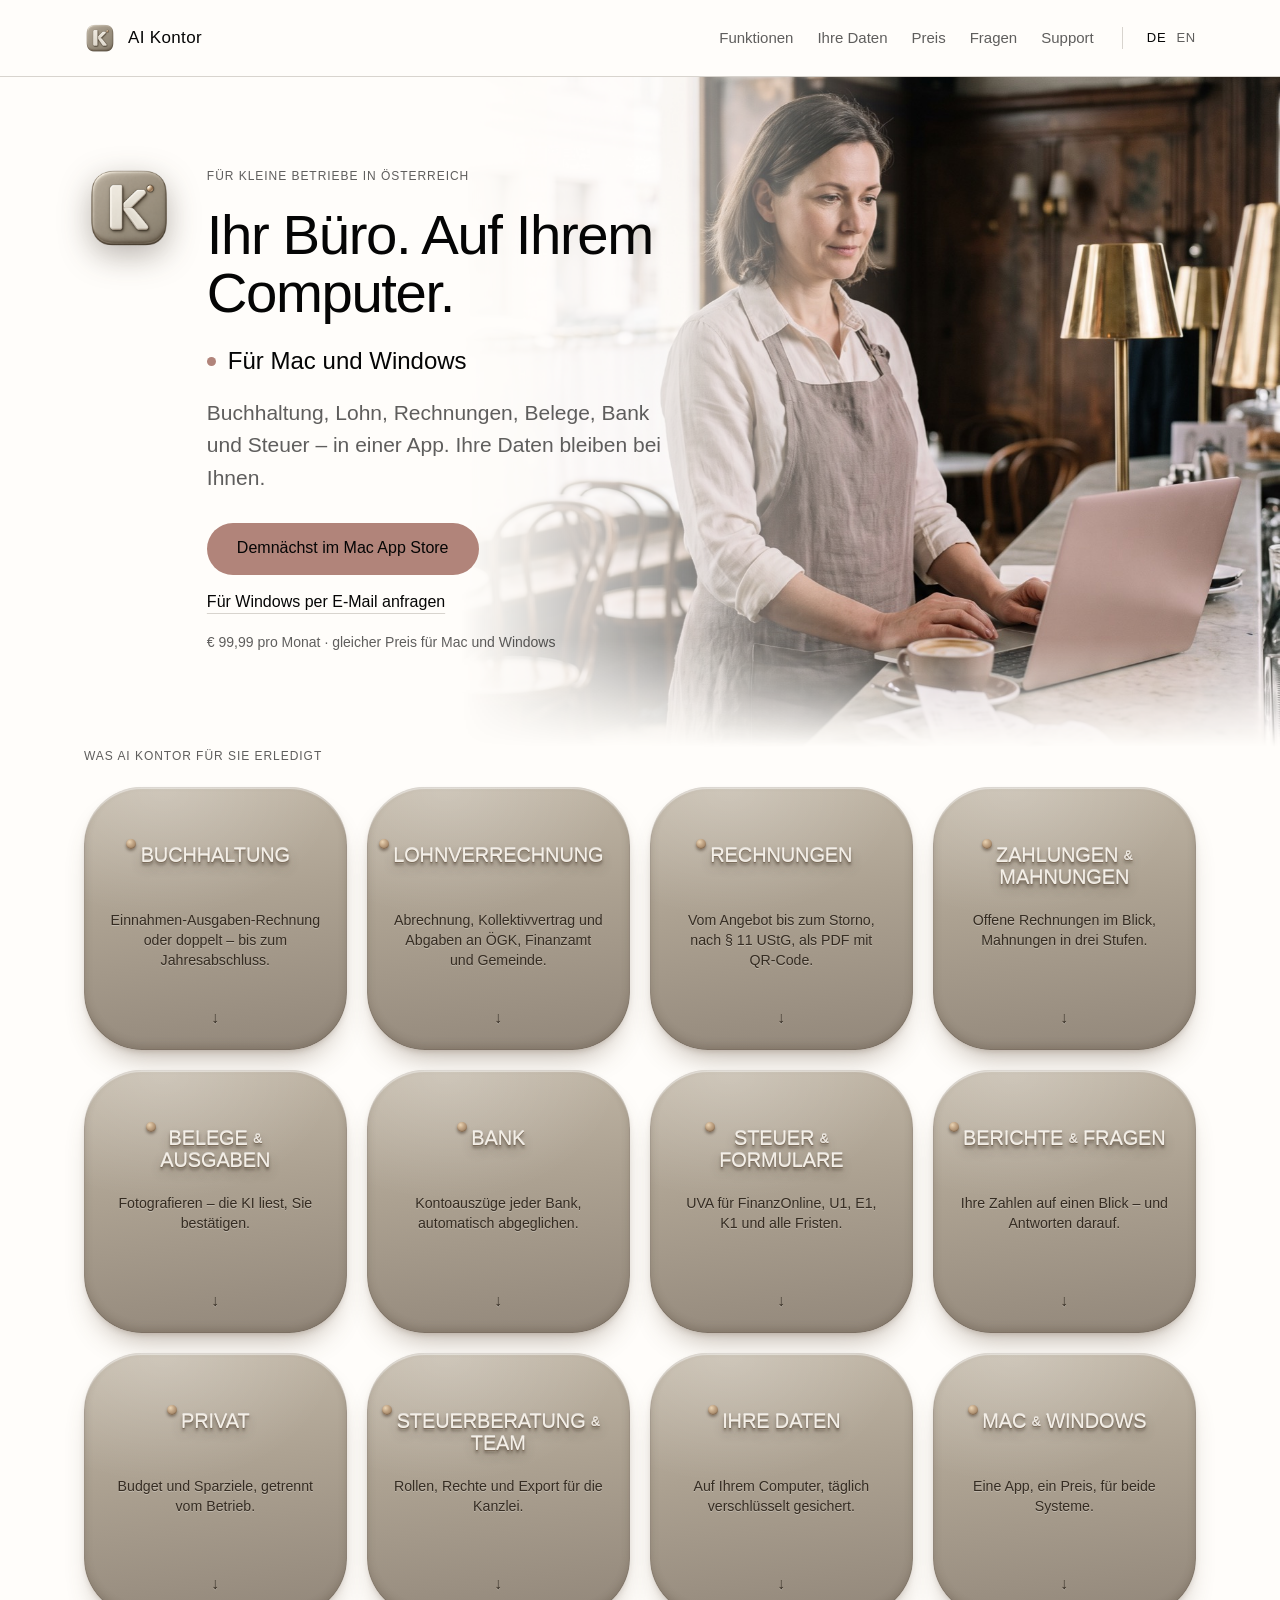
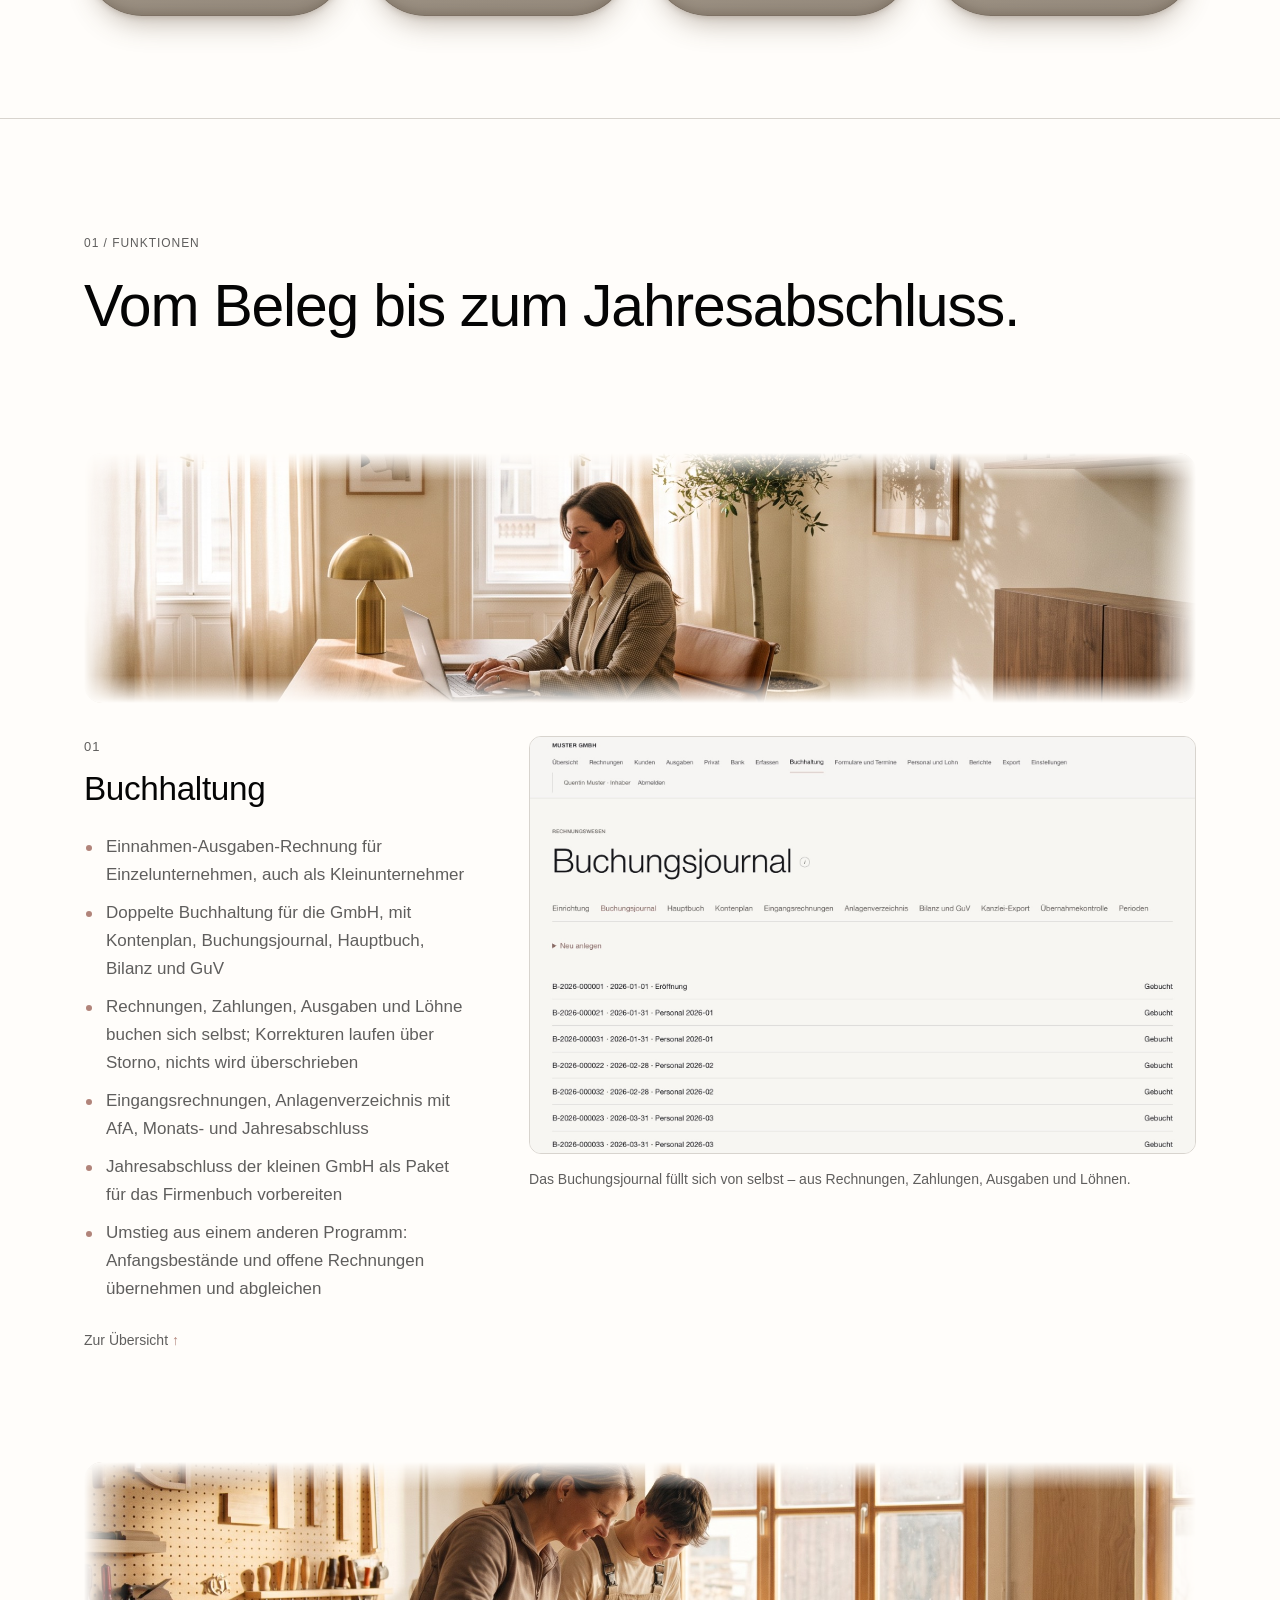
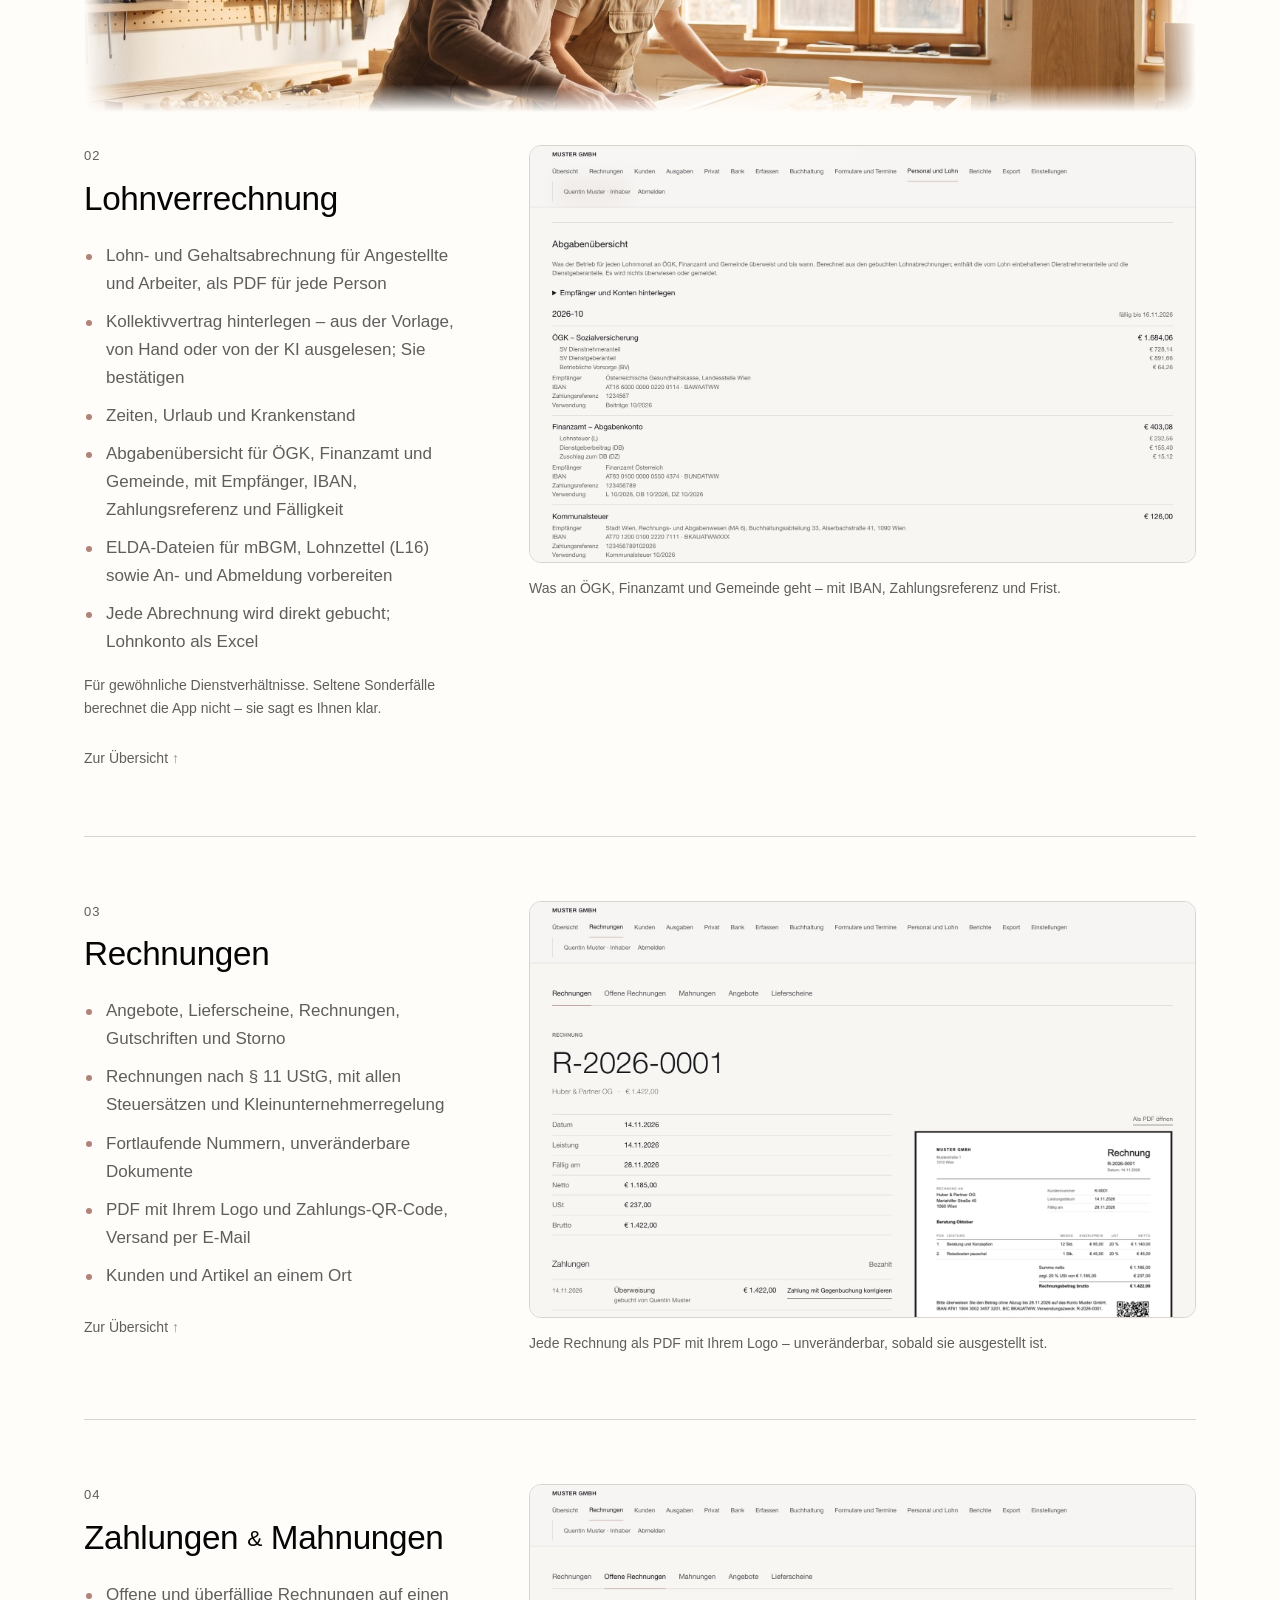
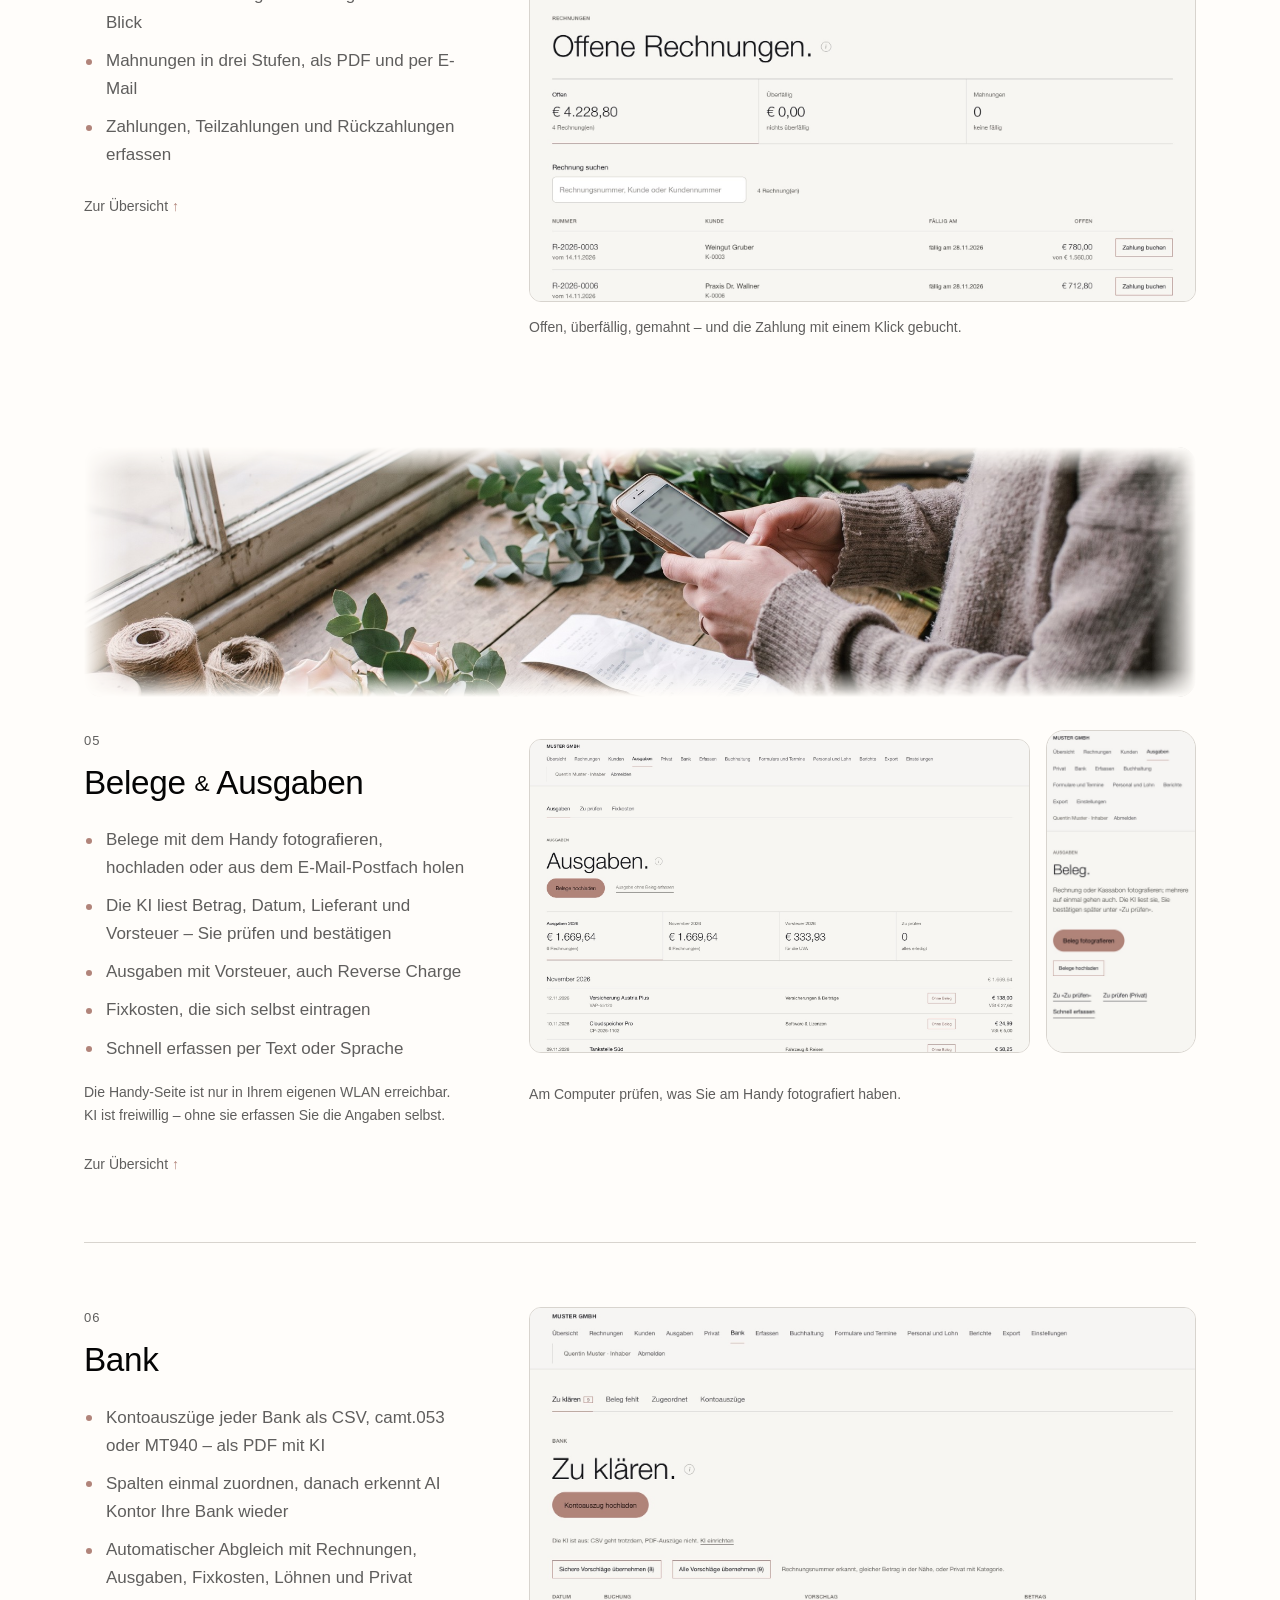
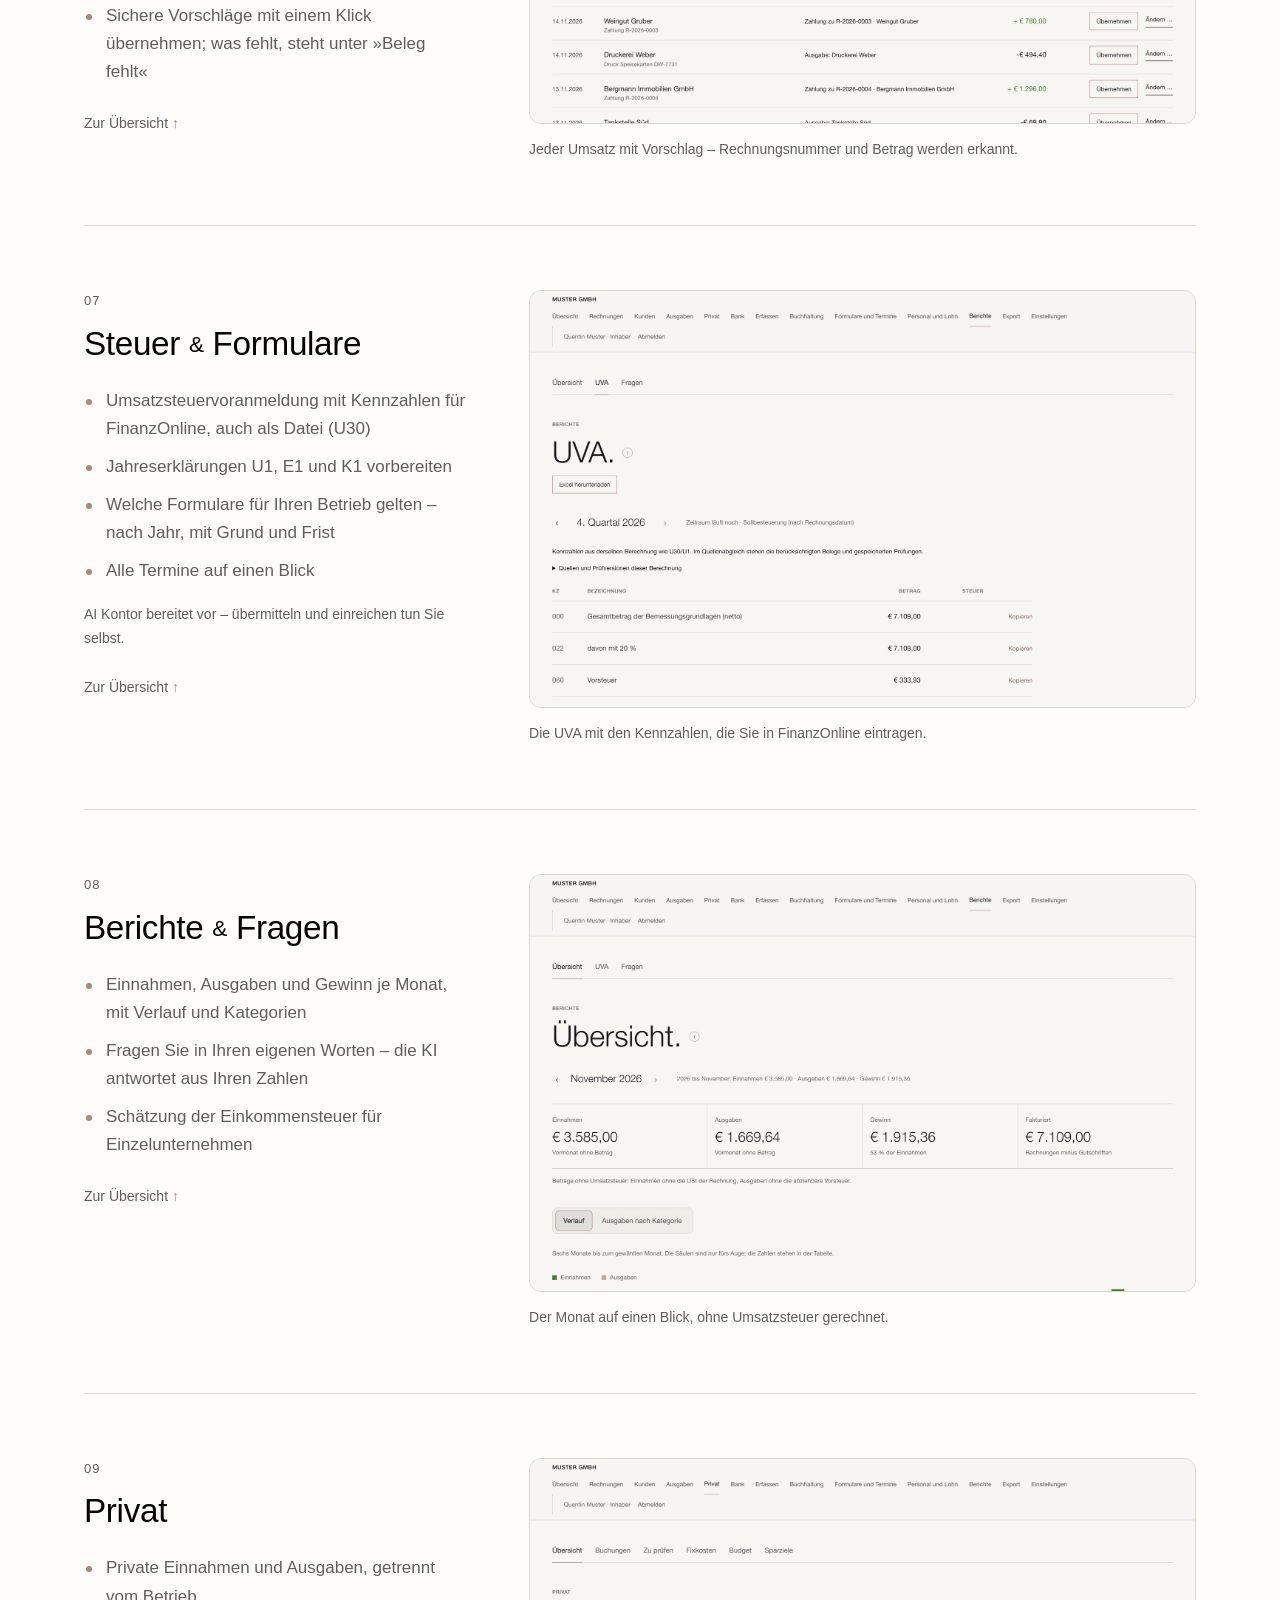
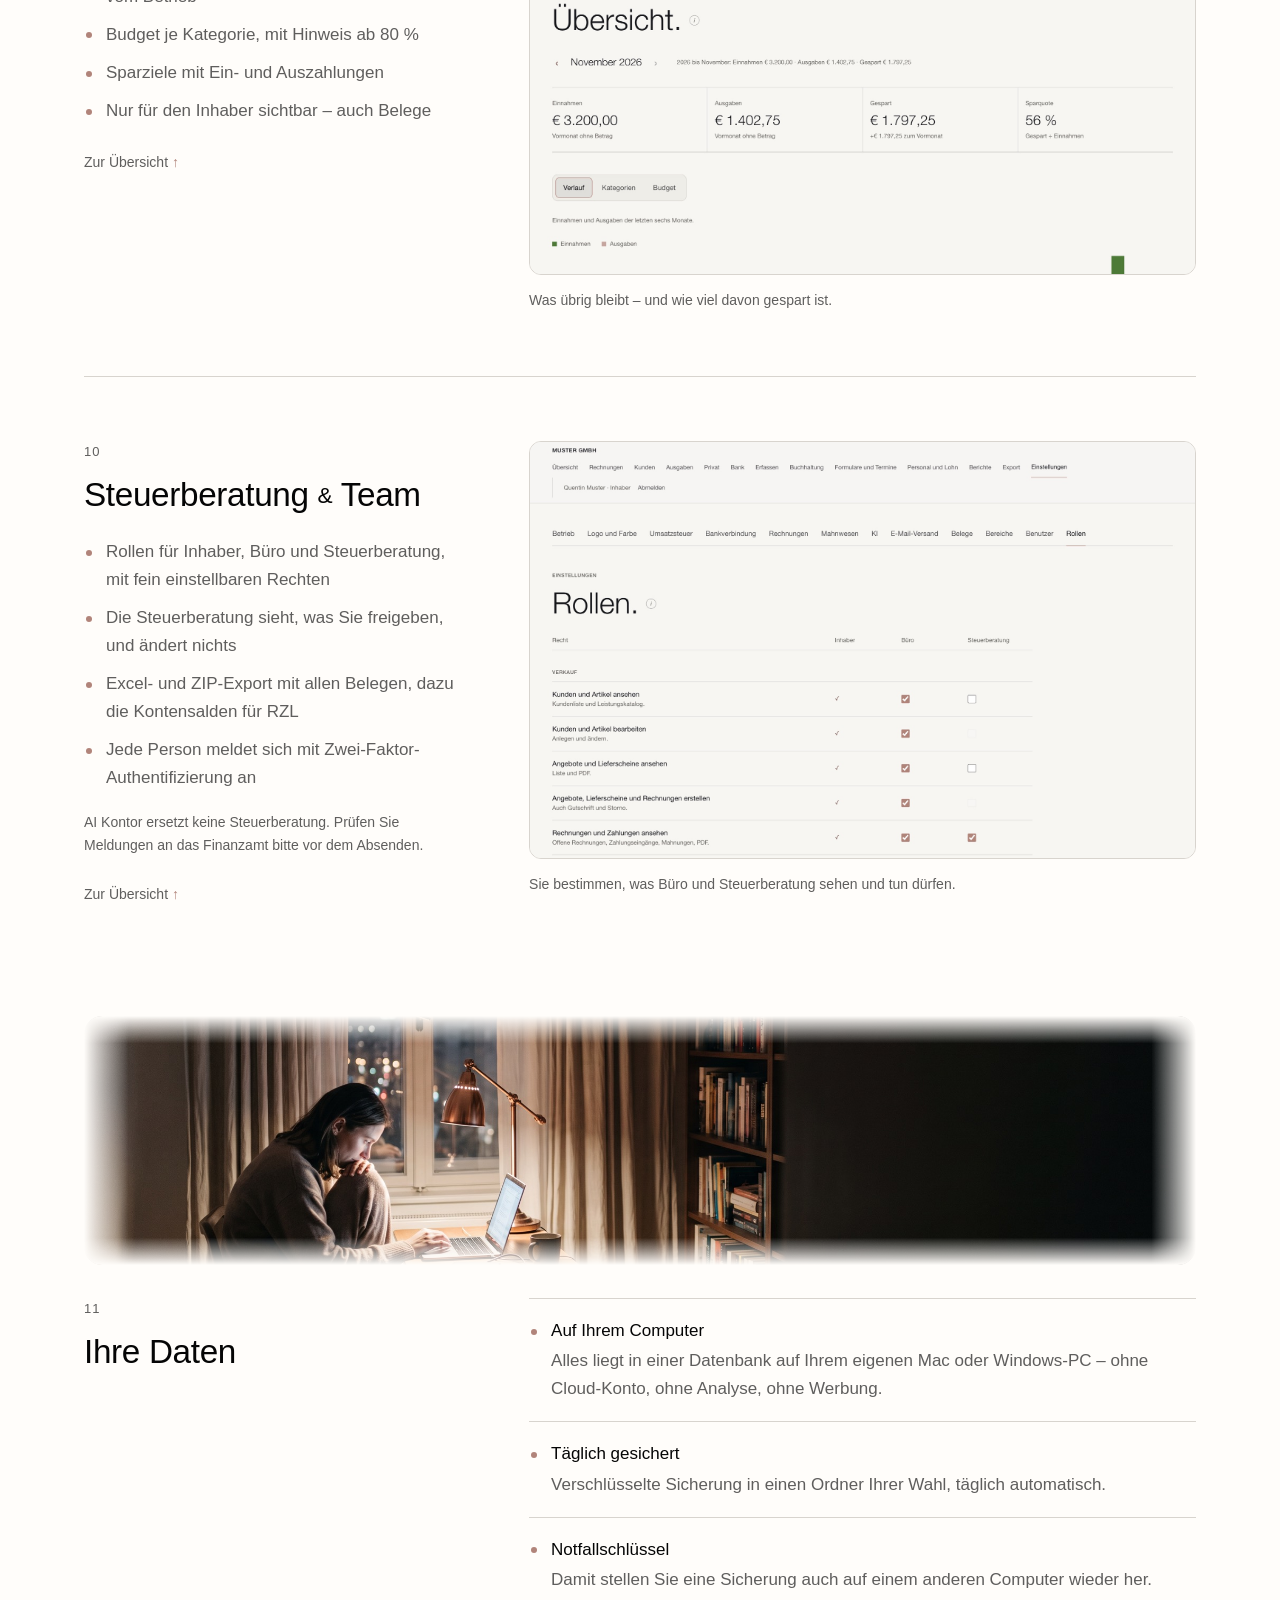
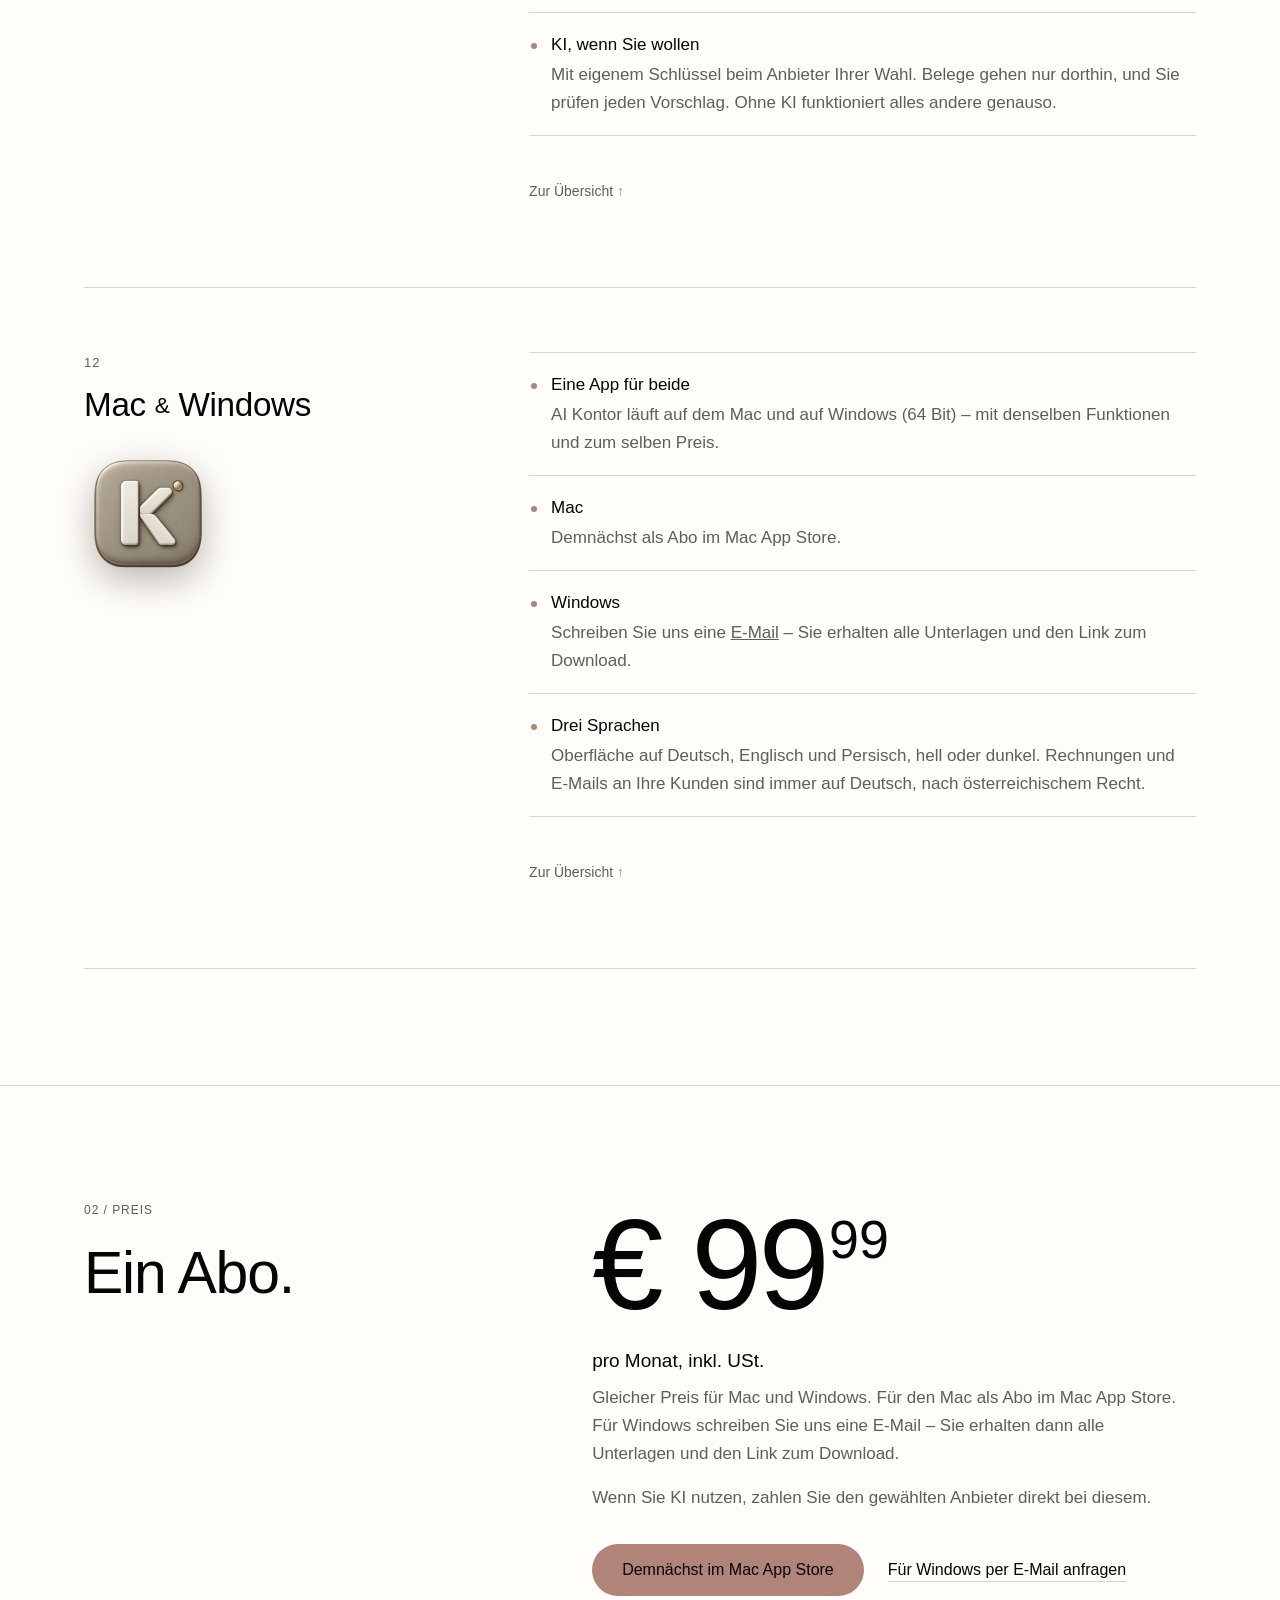
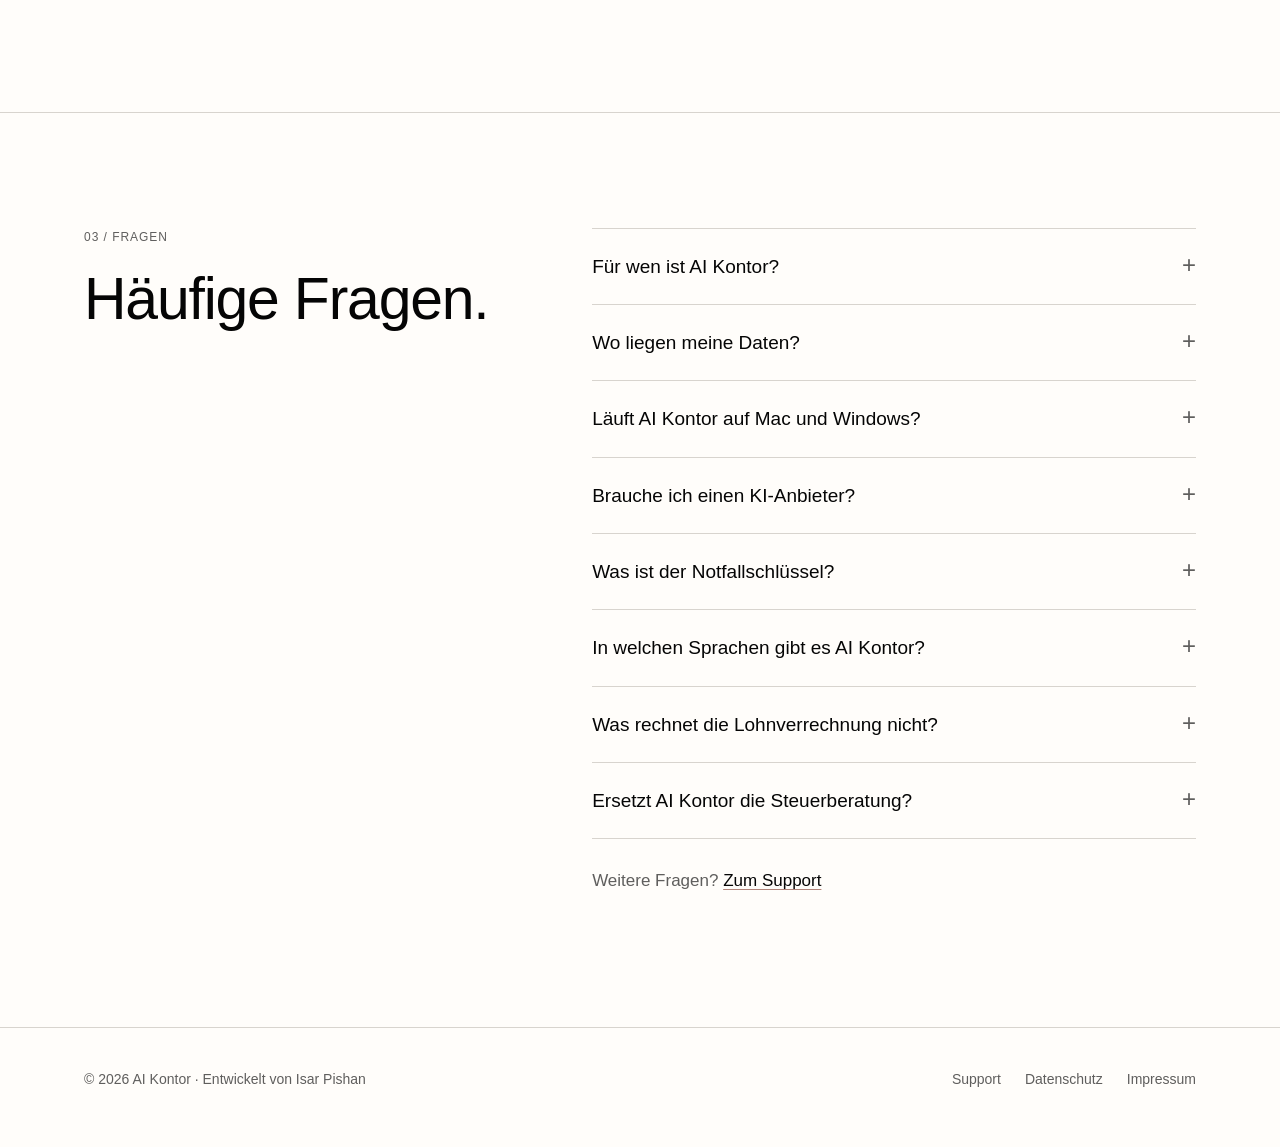
==== commit 99614fd5: "Landing page: generated photos, fading hero header, slim photo bands - Hero: café owner photo reachi" ====
--- a/index.html
+++ b/index.html
@@ -33,16 +33,19 @@
 
 <main>
   <section class="hero rahmen">
-    <img class="hero-icon" src="bilder/icon-256.png" alt="" width="96" height="96">
-    <p class="label">Für kleine Betriebe in Österreich</p>
-    <h1>Ihr Büro. Auf Ihrem Computer.</h1>
-    <p class="plattform">Für Mac und Windows</p>
-    <p class="einleitung">Buchhaltung, Lohn, Rechnungen, Belege, Bank und Steuer – in einer App. Ihre Daten bleiben bei Ihnen.</p>
-    <div class="knopf-zeile">
-      <span class="knopf">Demnächst im Mac App Store</span>
-      <a class="zweitlink" href="mailto:isar.pishan@gmail.com?subject=AI%20Kontor%20f%C3%BCr%20Windows">Für Windows per E-Mail anfragen</a>
+    <div class="hero-inhalt">
+      <img class="hero-icon" src="bilder/icon-256.png" alt="" width="96" height="96">
+      <p class="label">Für kleine Betriebe in Österreich</p>
+      <h1>Ihr Büro. Auf Ihrem Computer.</h1>
+      <p class="plattform">Für Mac und Windows</p>
+      <p class="einleitung">Buchhaltung, Lohn, Rechnungen, Belege, Bank und Steuer – in einer App. Ihre Daten bleiben bei Ihnen.</p>
+      <div class="knopf-zeile">
+        <span class="knopf">Demnächst im Mac App Store</span>
+        <a class="zweitlink" href="mailto:isar.pishan@gmail.com?subject=AI%20Kontor%20f%C3%BCr%20Windows">Für Windows per E-Mail anfragen</a>
+      </div>
+      <p class="klein">€ 99,99 pro Monat · gleicher Preis für Mac und Windows</p>
     </div>
-    <p class="klein">€ 99,99 pro Monat · gleicher Preis für Mac und Windows</p>
+    <figure class="hero-foto"><img src="bilder/foto-hero.jpg" width="1208" height="1500" fetchpriority="high" alt="Inhaberin eines Wiener Cafés am Morgen an der Theke, mit Laptop, Kaffee und Belegen"></figure>
   </section>
 
   <section class="uebersicht rahmen" id="uebersicht" aria-labelledby="ueberblick-titel">
@@ -70,6 +73,8 @@
       <h2 id="funktionen-titel">Vom Beleg bis zum Jahresabschluss.</h2>
 
       <div class="funktionen">
+        <figure class="band"><img src="bilder/foto-buchhaltung.jpg" style="--fokus: 45% 58%" width="2100" height="1339" loading="lazy" alt="Inhaberin einer kleinen Beratung in ihrem hellen, eleganten Büro im Altbau, am Laptop"></figure>
+
         <article class="funktion" id="buchhaltung">
           <div class="funktion-text">
             <span class="nr">01</span>
@@ -94,6 +99,8 @@
           </figure>
         </article>
 
+        <figure class="band"><img src="bilder/foto-lohn.jpg" style="--fokus: 42% 48%" width="2100" height="891" loading="lazy" alt="Tischlermeisterin und Lehrling messen gemeinsam ein Brett in einer hellen Werkstatt"></figure>
+
         <article class="funktion" id="lohn">
           <div class="funktion-text">
             <span class="nr">02</span>
@@ -163,6 +170,8 @@
           </figure>
         </article>
 
+        <figure class="band"><img src="bilder/foto-belege.jpg" style="--fokus: 58% 45%" width="2100" height="891" loading="lazy" alt="Floristin fotografiert in ihrem Blumengeschäft einen Beleg mit dem Handy"></figure>
+
         <article class="funktion" id="belege">
           <div class="funktion-text">
             <span class="nr">05</span>
@@ -302,6 +311,8 @@
             <figcaption>Sie bestimmen, was Büro und Steuerberatung sehen und tun dürfen.</figcaption>
           </figure>
         </article>
+
+        <figure class="band"><img src="bilder/foto-daten.jpg" style="--fokus: 28% 55%" width="2100" height="891" loading="lazy" alt="Selbstständige arbeitet abends zu Hause im Altbau am Laptop, daneben eine externe Festplatte"></figure>
 
         <article class="funktion ohne-bild" id="daten">
           <div class="funktion-text">
--- a/stil.css
+++ b/stil.css
@@ -99,14 +99,40 @@
 
 /* ── Hero ── */
 .hero {
-  padding-block: clamp(40px, 6vw, 72px) clamp(40px, 5vw, 64px);
-  display: grid; grid-template-columns: auto minmax(0, 1fr); column-gap: clamp(24px, 3vw, 40px); align-items: start;
-}
-.hero > * { grid-column: 2; }
-.hero > .hero-icon { grid-column: 1; grid-row: 1 / span 3; }
-.hero h1 { font-size: clamp(40px, 5.4vw, 76px); }
+  position: relative; isolation: isolate;
+  padding-block: clamp(48px, 7vw, 96px) clamp(48px, 6vw, 80px);
+  min-block-size: clamp(520px, 46vw, 700px);
+  display: grid; grid-template-columns: minmax(0, 0.58fr); align-content: center;
+}
+.hero-inhalt { display: grid; grid-template-columns: auto minmax(0, 1fr); column-gap: clamp(20px, 2.6vw, 36px); align-items: start; }
+.hero-inhalt > * { grid-column: 2; }
+.hero-inhalt > .hero-icon { grid-column: 1; grid-row: 1 / span 3; }
+.hero h1 { font-size: clamp(38px, 4.4vw, 64px); }
 .hero .einleitung { margin-block: 16px 28px; }
 .hero .klein { margin-block-start: 16px; }
+/* Fotos: Hero rechts, Bänder zwischen den Abschnitten */
+/* Hero-Foto: reicht bis zum rechten Fensterrand und läuft nach links und unten weich in den Hintergrund aus */
+.hero-inhalt { position: relative; z-index: 1; }
+.hero-foto {
+  position: absolute; z-index: 0; margin: 0;
+  inset-block: 0; inset-inline-end: calc(50% - 50vw);
+  inline-size: min(64vw, 1000px);
+  -webkit-mask-image: linear-gradient(to right, transparent 0%, rgb(0 0 0 / 0.35) 22%, #000 55%), linear-gradient(to bottom, #000 84%, transparent 100%);
+  -webkit-mask-composite: source-in;
+  mask-image: linear-gradient(to right, transparent 0%, rgb(0 0 0 / 0.35) 22%, #000 55%), linear-gradient(to bottom, #000 84%, transparent 100%);
+  mask-composite: intersect;
+}
+.hero-foto img { inline-size: 100%; block-size: 100%; object-fit: cover; object-position: 55% 64%; }
+.band { margin: 0; padding-block: clamp(28px, 3.5vw, 44px) 0; }
+/* schmales Panorama: Stimmung zwischen den Abschnitten, ohne den Text zu verdrängen */
+.band img { width: 100%; height: clamp(170px, 19.5vw, 280px); object-fit: cover; object-position: var(--fokus, 50% 50%); border-radius: 18px; }
+/* alle Ränder leicht weich: oben/unten etwas, links/rechts nur wenig */
+.band img {
+  -webkit-mask-image: linear-gradient(to bottom, transparent 0%, #000 11%, #000 89%, transparent 100%), linear-gradient(to right, transparent 0%, #000 4%, #000 96%, transparent 100%);
+  -webkit-mask-composite: source-in;
+  mask-image: linear-gradient(to bottom, transparent 0%, #000 11%, #000 89%, transparent 100%), linear-gradient(to right, transparent 0%, #000 4%, #000 96%, transparent 100%);
+  mask-composite: intersect;
+}
 
 /* ── Überblick: zwölf Kacheln wie das App-Symbol (Taupe, plastisch, Roségold-Punkt) ──
  * Bewusste Ausnahme vom flachen DDL-Stil: nur diese Kacheln haben Verlauf und Schatten, damit sie wie das Symbol wirken. */
@@ -287,9 +313,20 @@
 @media (max-width: 720px) {
   .kacheln { grid-template-columns: repeat(2, minmax(0, 1fr)); }
 }
+@media (max-width: 900px) {
+  /* Handy/Tablet: Foto oben über die ganze Breite, läuft nach unten in den Text aus */
+  .hero { grid-template-columns: minmax(0, 1fr); min-block-size: 0; padding-block-start: 0; }
+  .hero-foto {
+    position: relative; order: -1; inset: auto; inline-size: auto;
+    margin-inline: calc(-1 * var(--rand)); margin-block-end: -64px;
+    -webkit-mask-image: linear-gradient(to bottom, #000 55%, transparent 100%);
+    mask-image: linear-gradient(to bottom, #000 55%, transparent 100%);
+  }
+  .hero-foto img { aspect-ratio: 4 / 3; block-size: auto; object-position: 55% 25%; }
+}
 @media (max-width: 640px) {
-  .hero { grid-template-columns: minmax(0, 1fr); }
-  .hero > *, .hero > .hero-icon { grid-column: 1; grid-row: auto; }
+  .hero-inhalt { grid-template-columns: minmax(0, 1fr); }
+  .hero-inhalt > *, .hero-inhalt > .hero-icon { grid-column: 1; grid-row: auto; }
   .hero-icon { margin-block-end: 20px; }
 }
 @media (max-width: 480px) {
@@ -302,3 +339,7 @@
   .kachel-text { display: none; }
   .bild.paar { grid-template-columns: minmax(0, 1fr) minmax(0, 0.42fr); }
 }
+
+main { overflow-x: clip; }
+/* nach einem Foto keine Trennlinie, damit das Bild frei ausläuft */
+.band + .funktion { border-block-start-color: transparent; padding-block-start: clamp(20px, 2.5vw, 32px); }
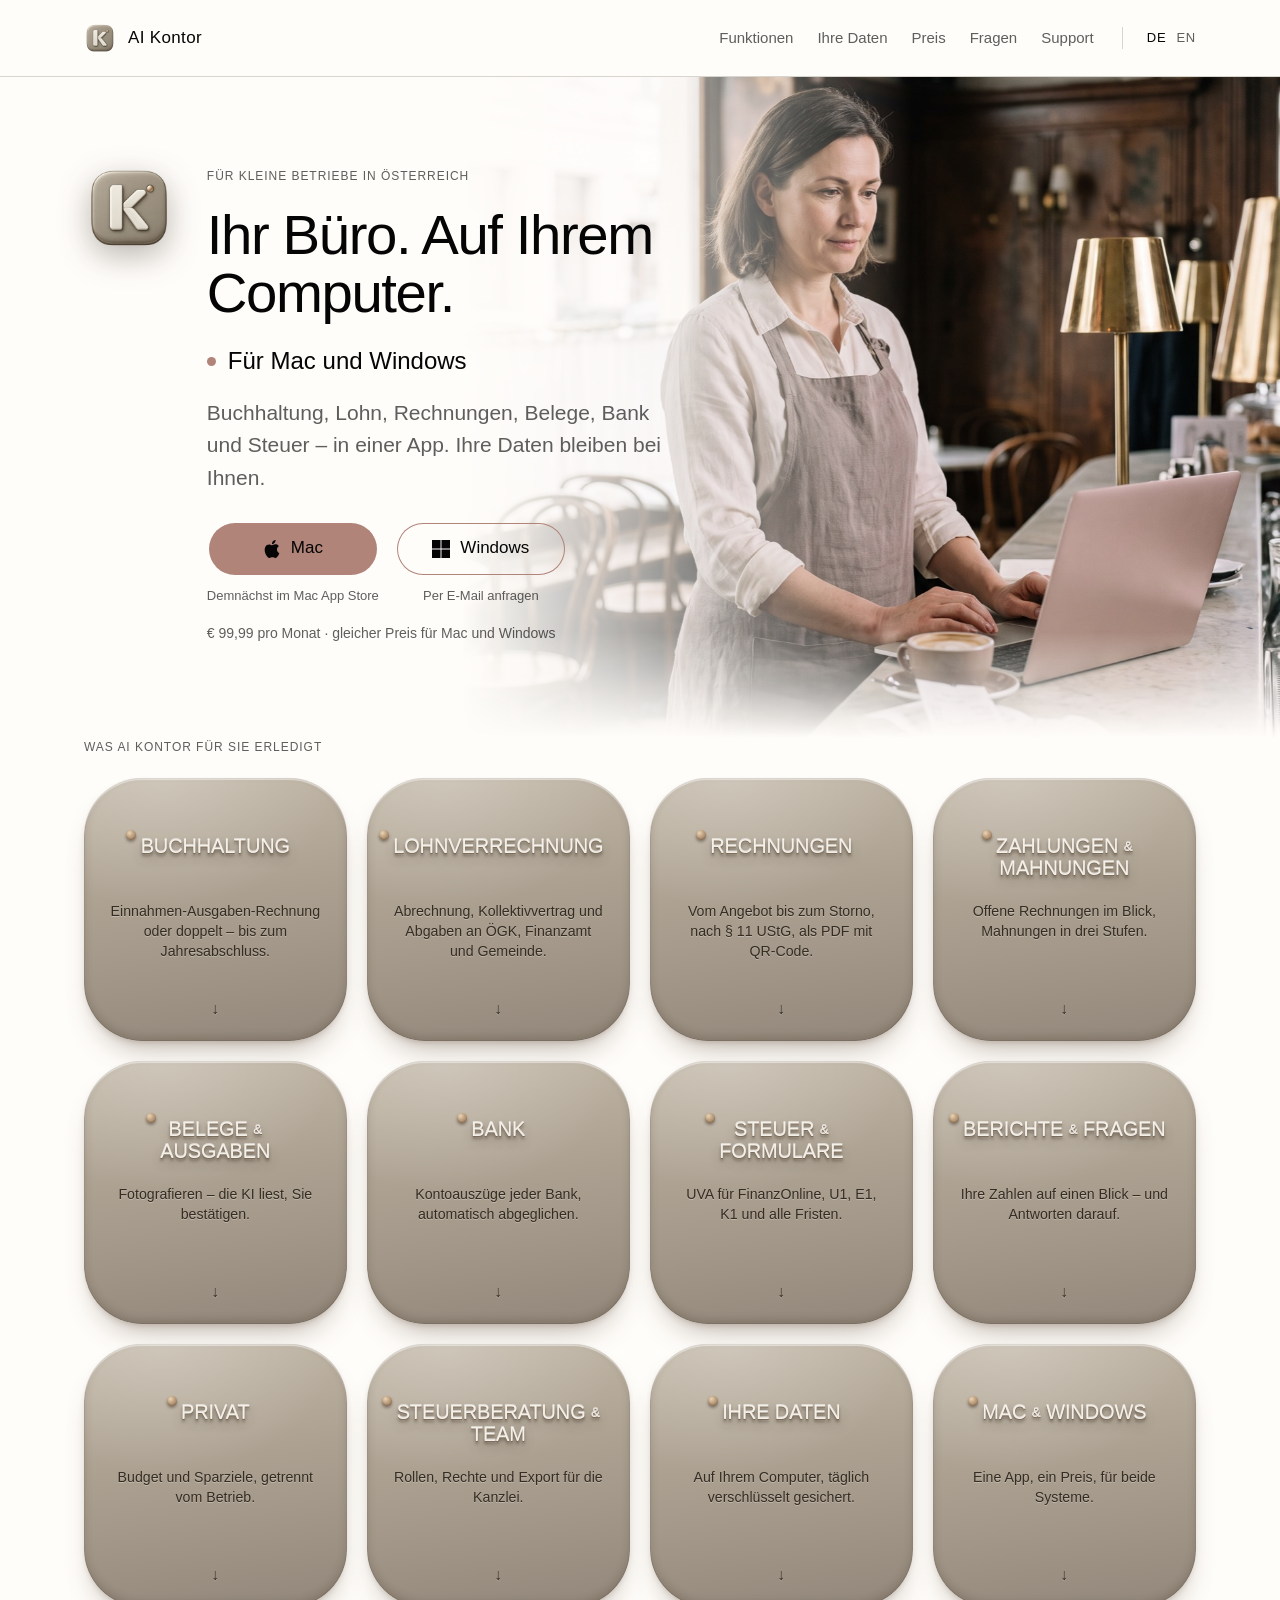
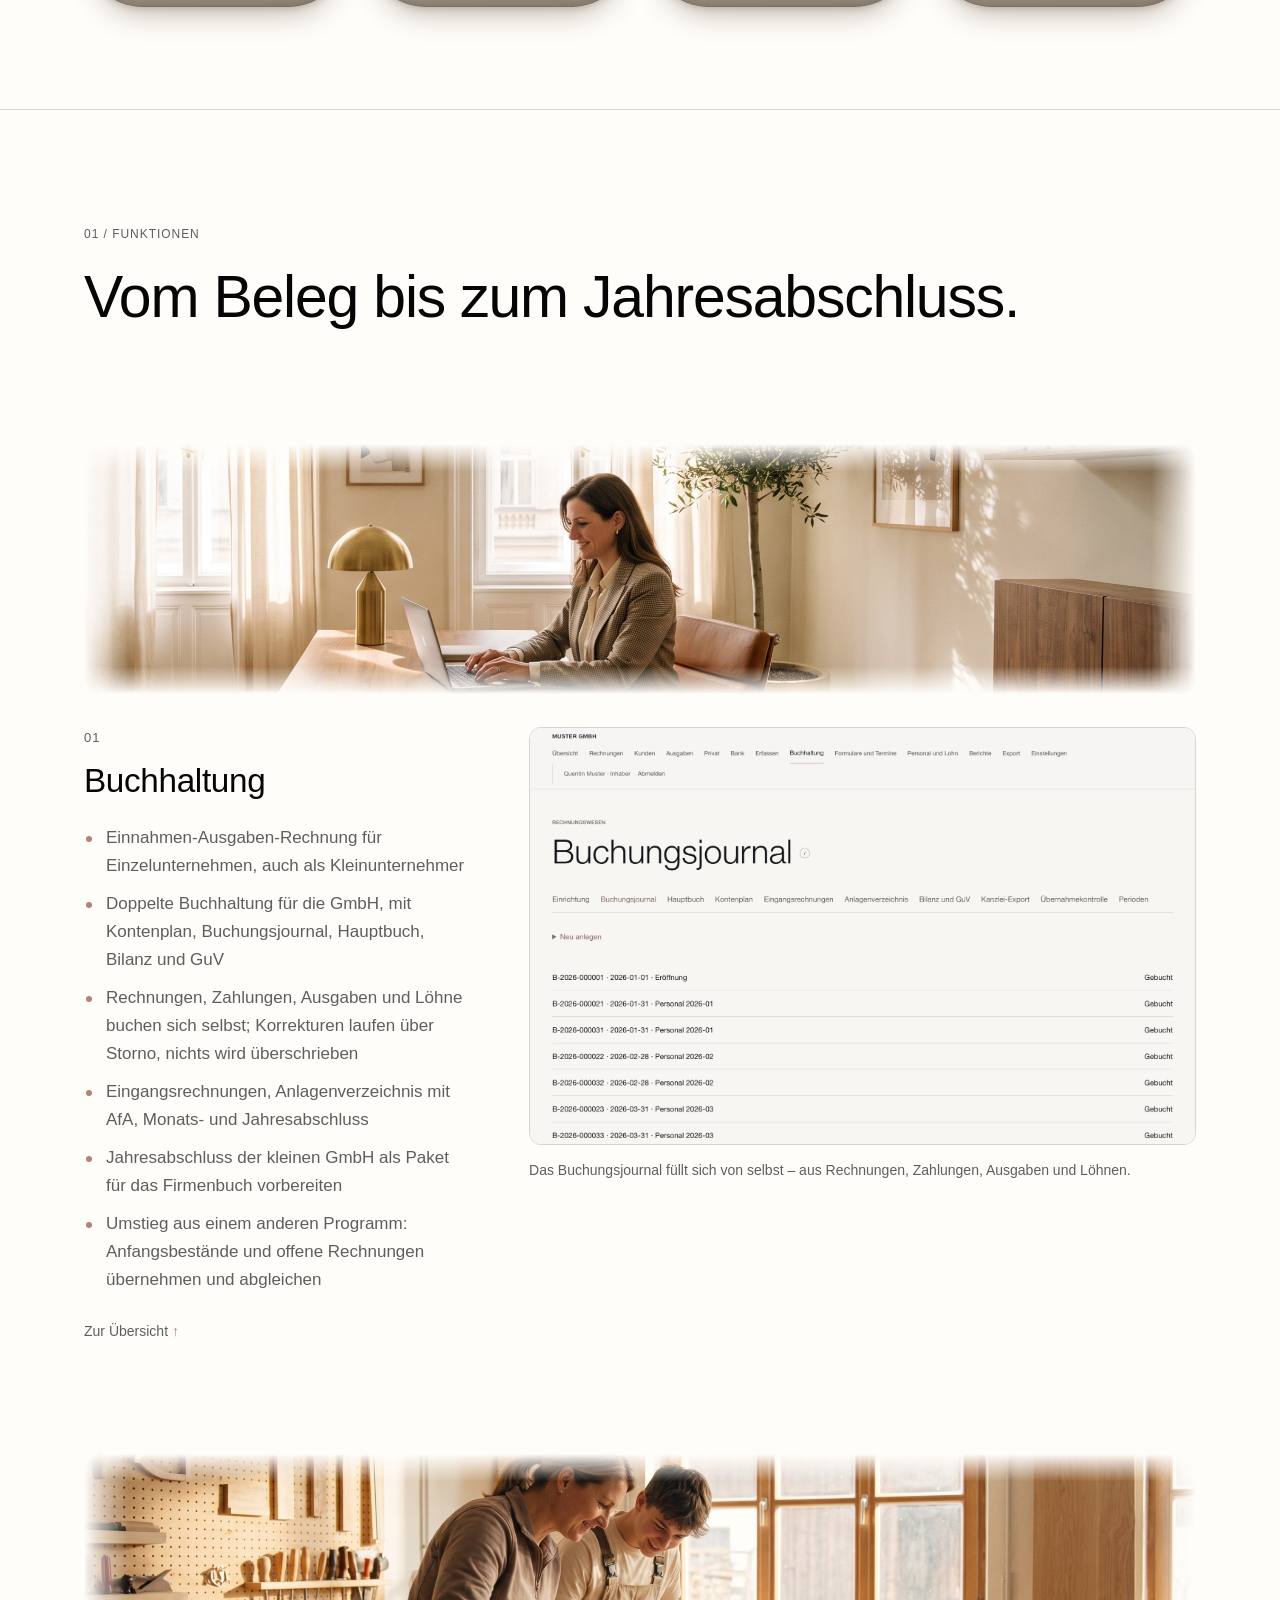
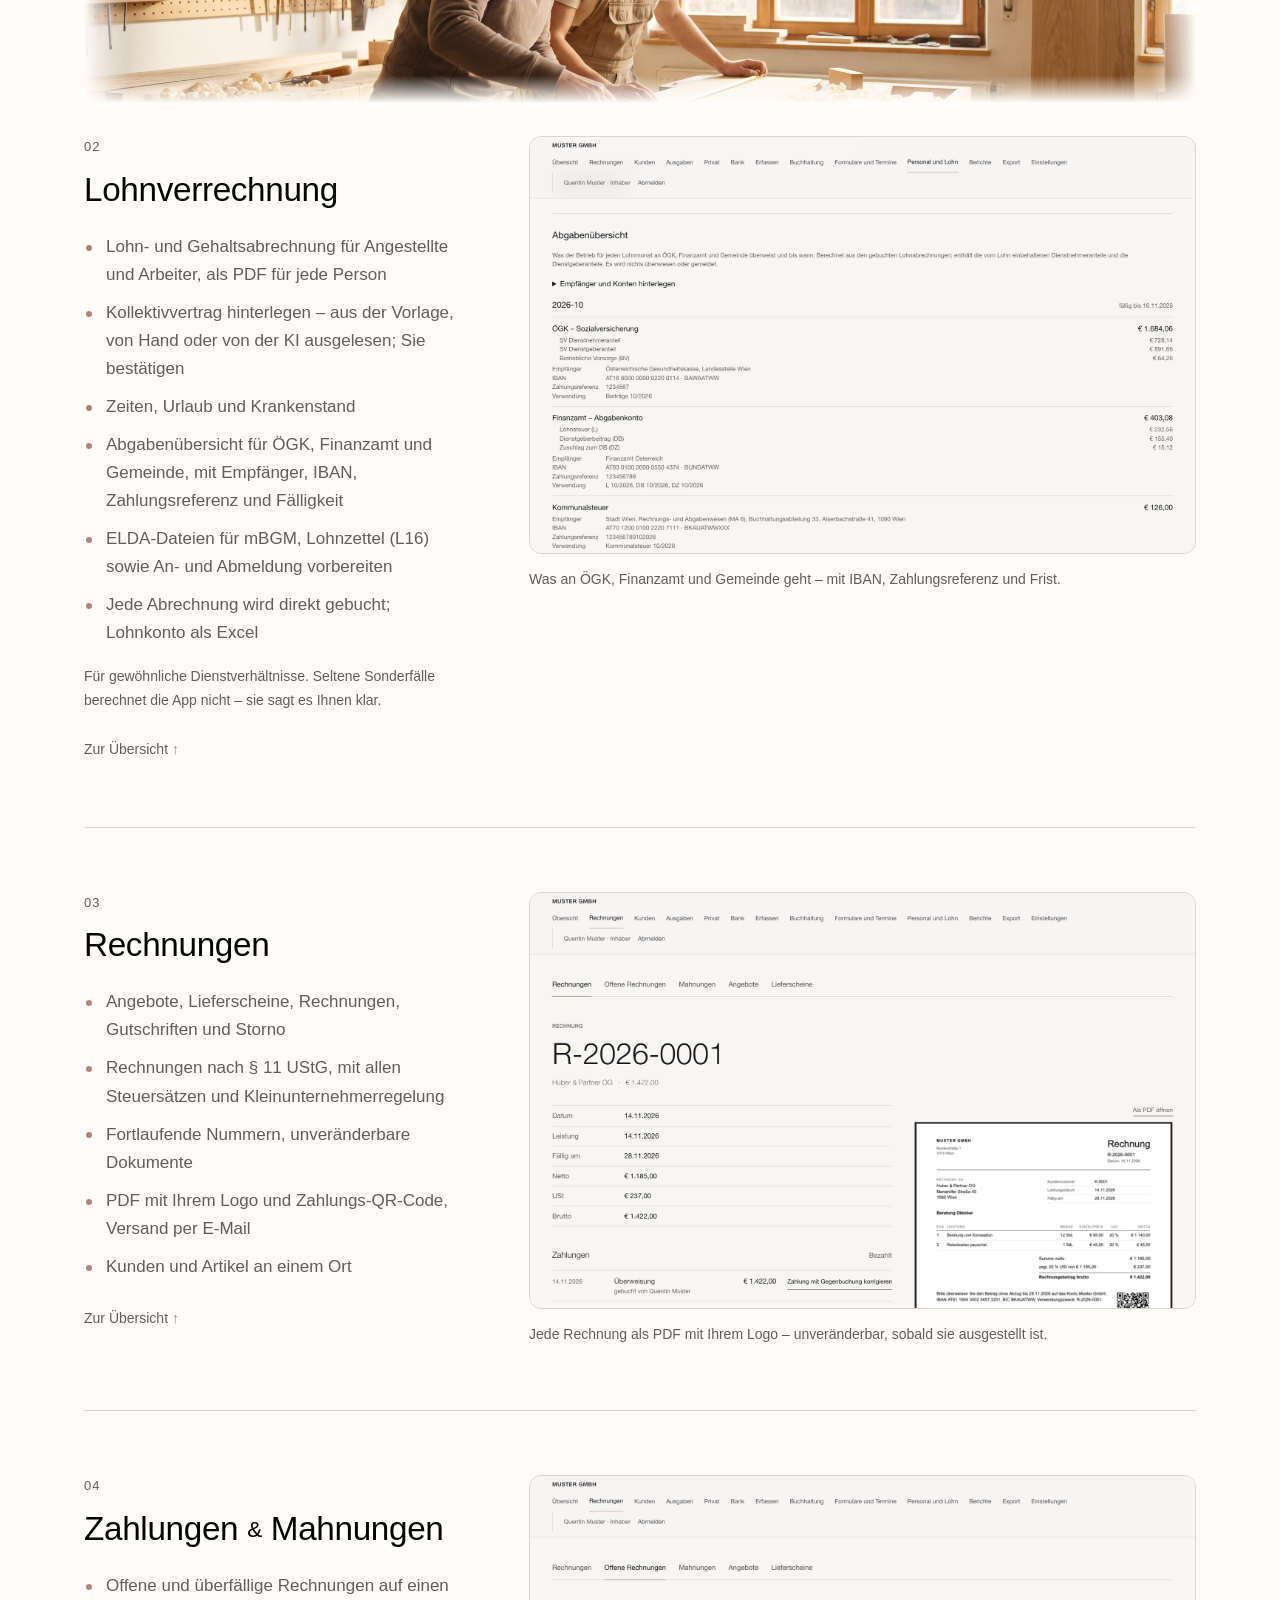
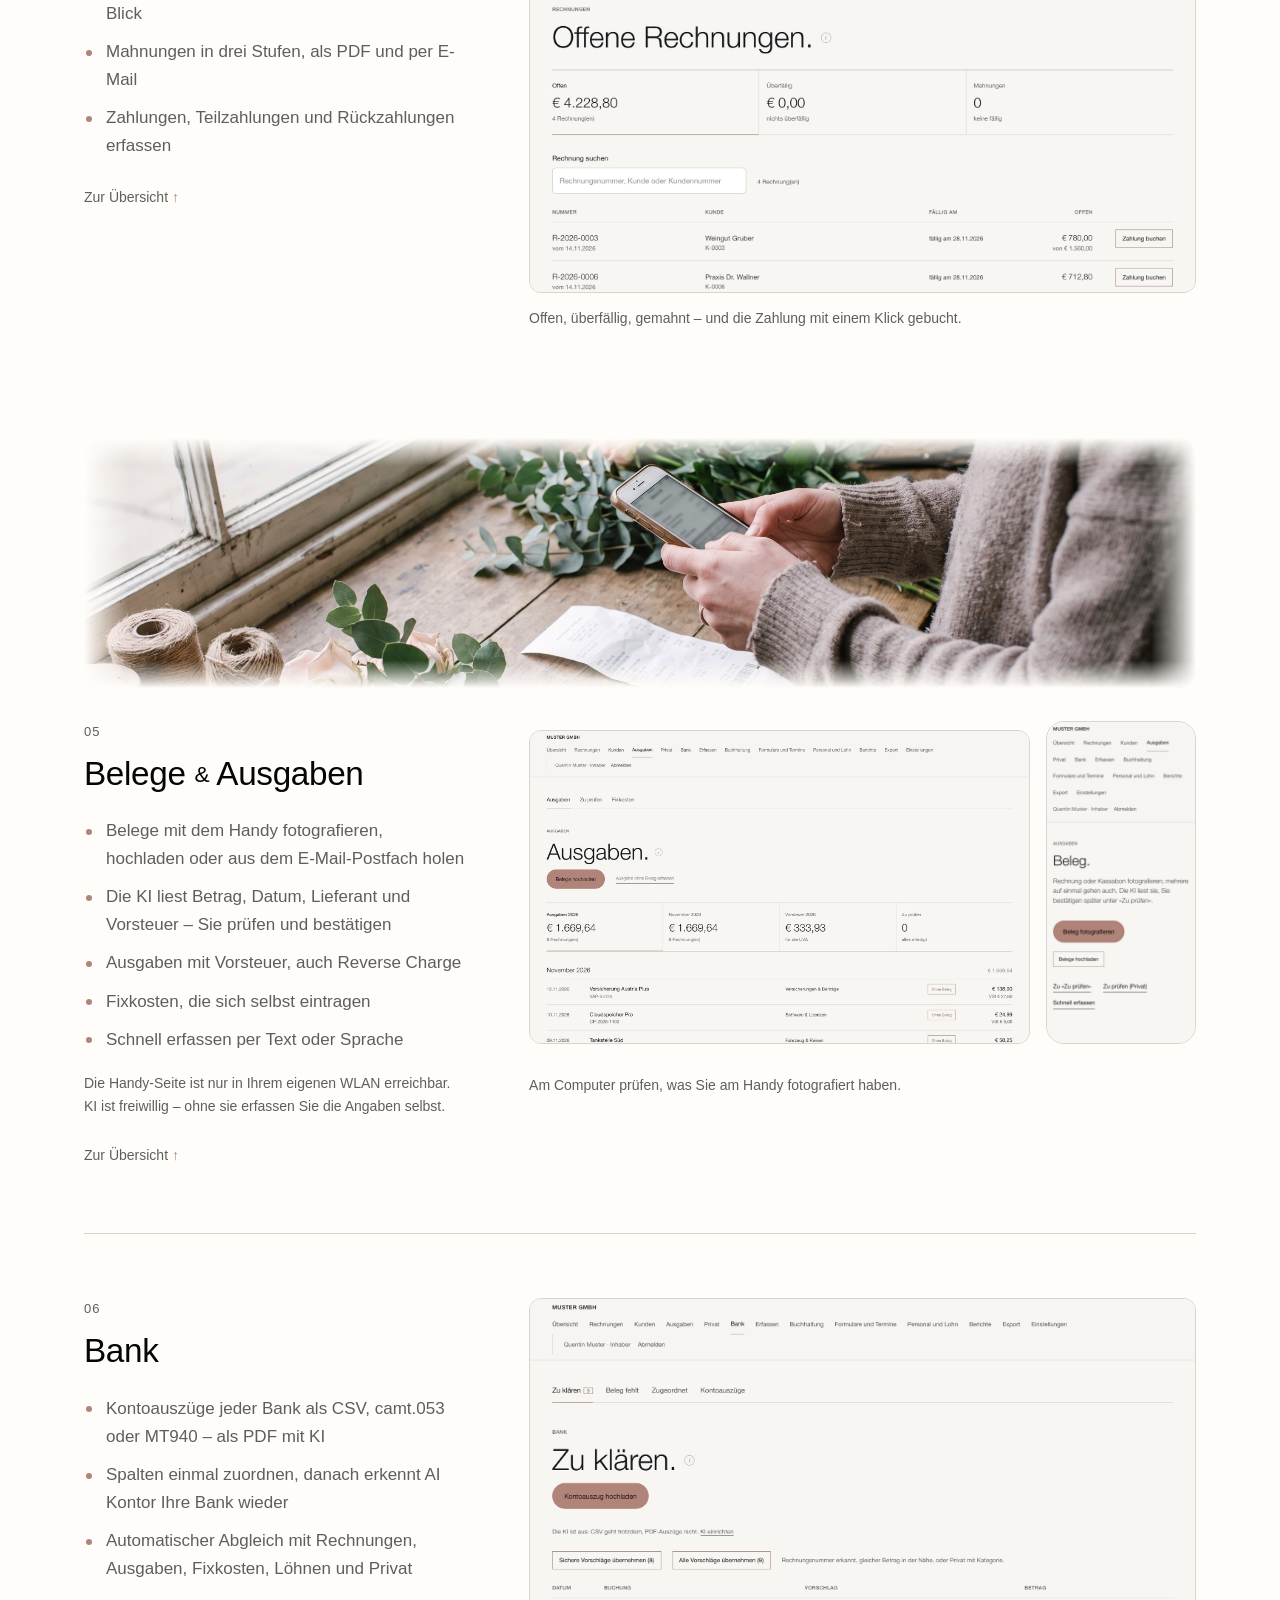
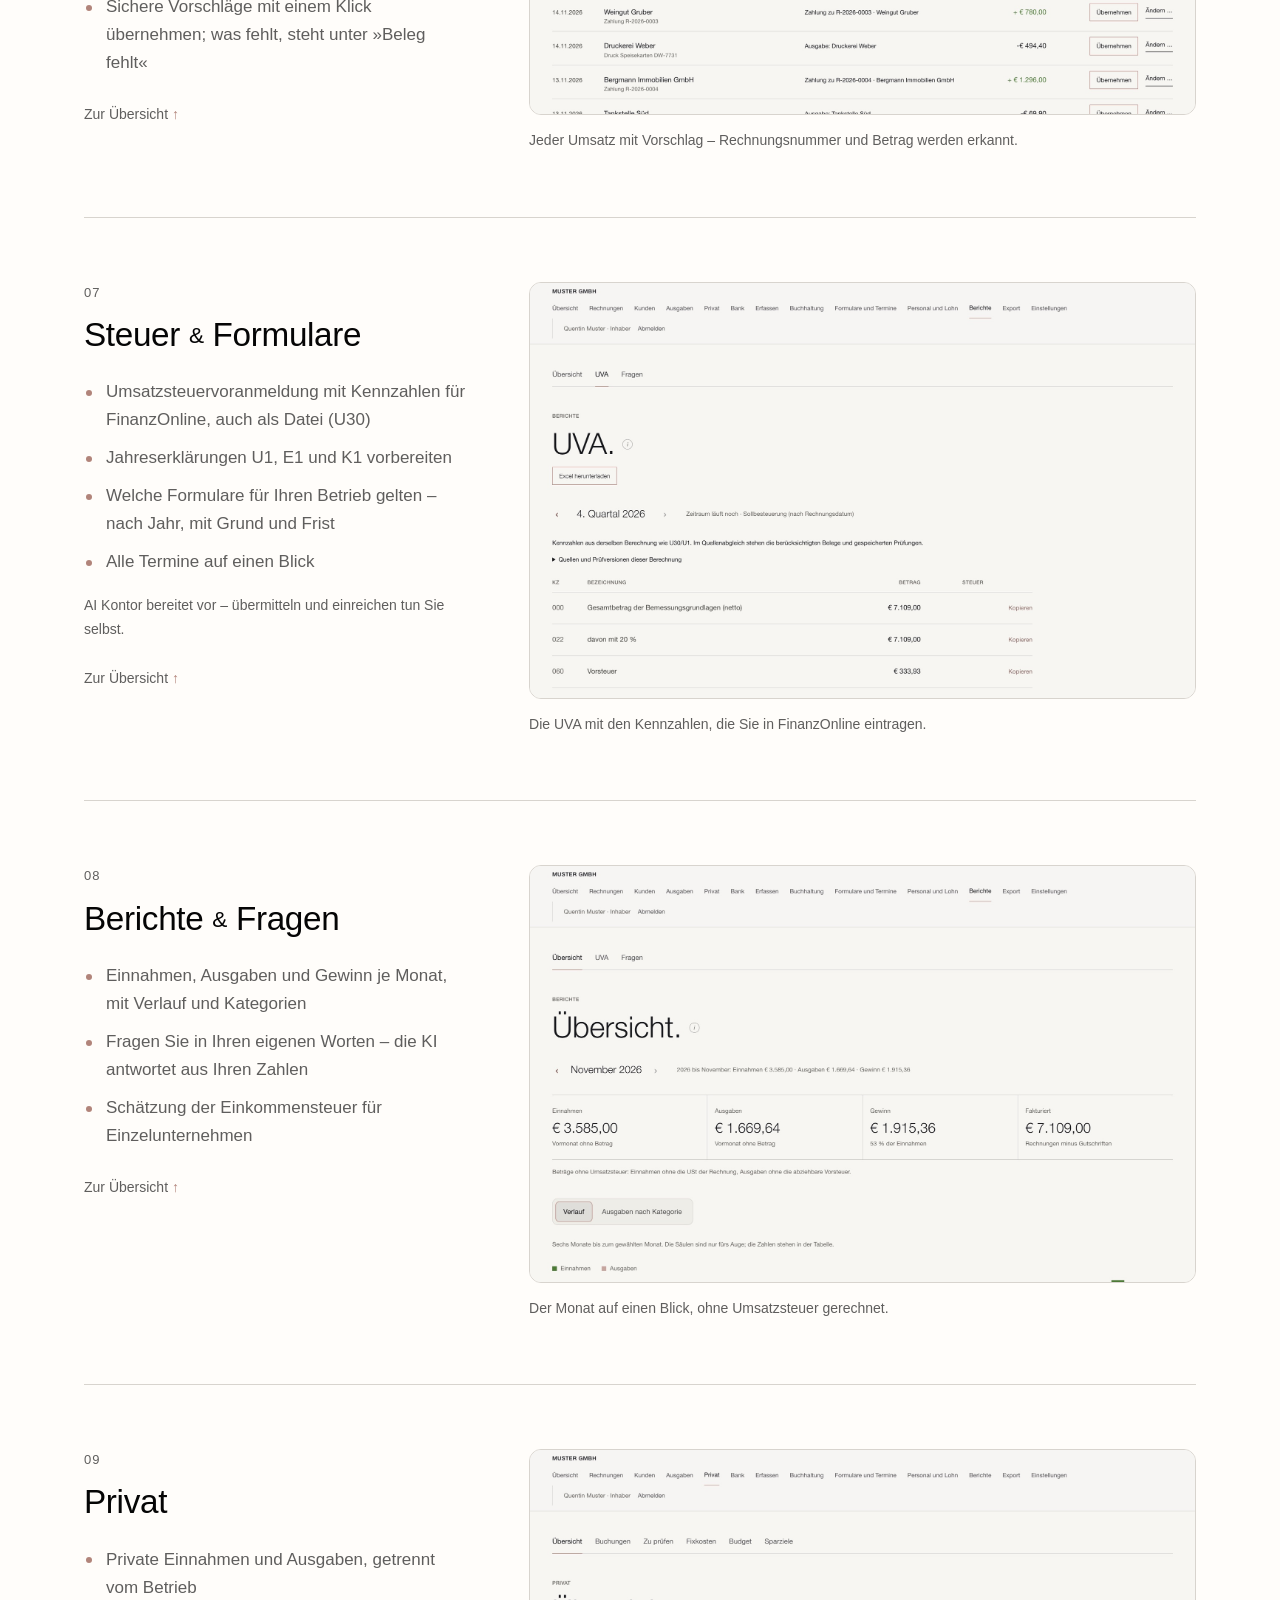
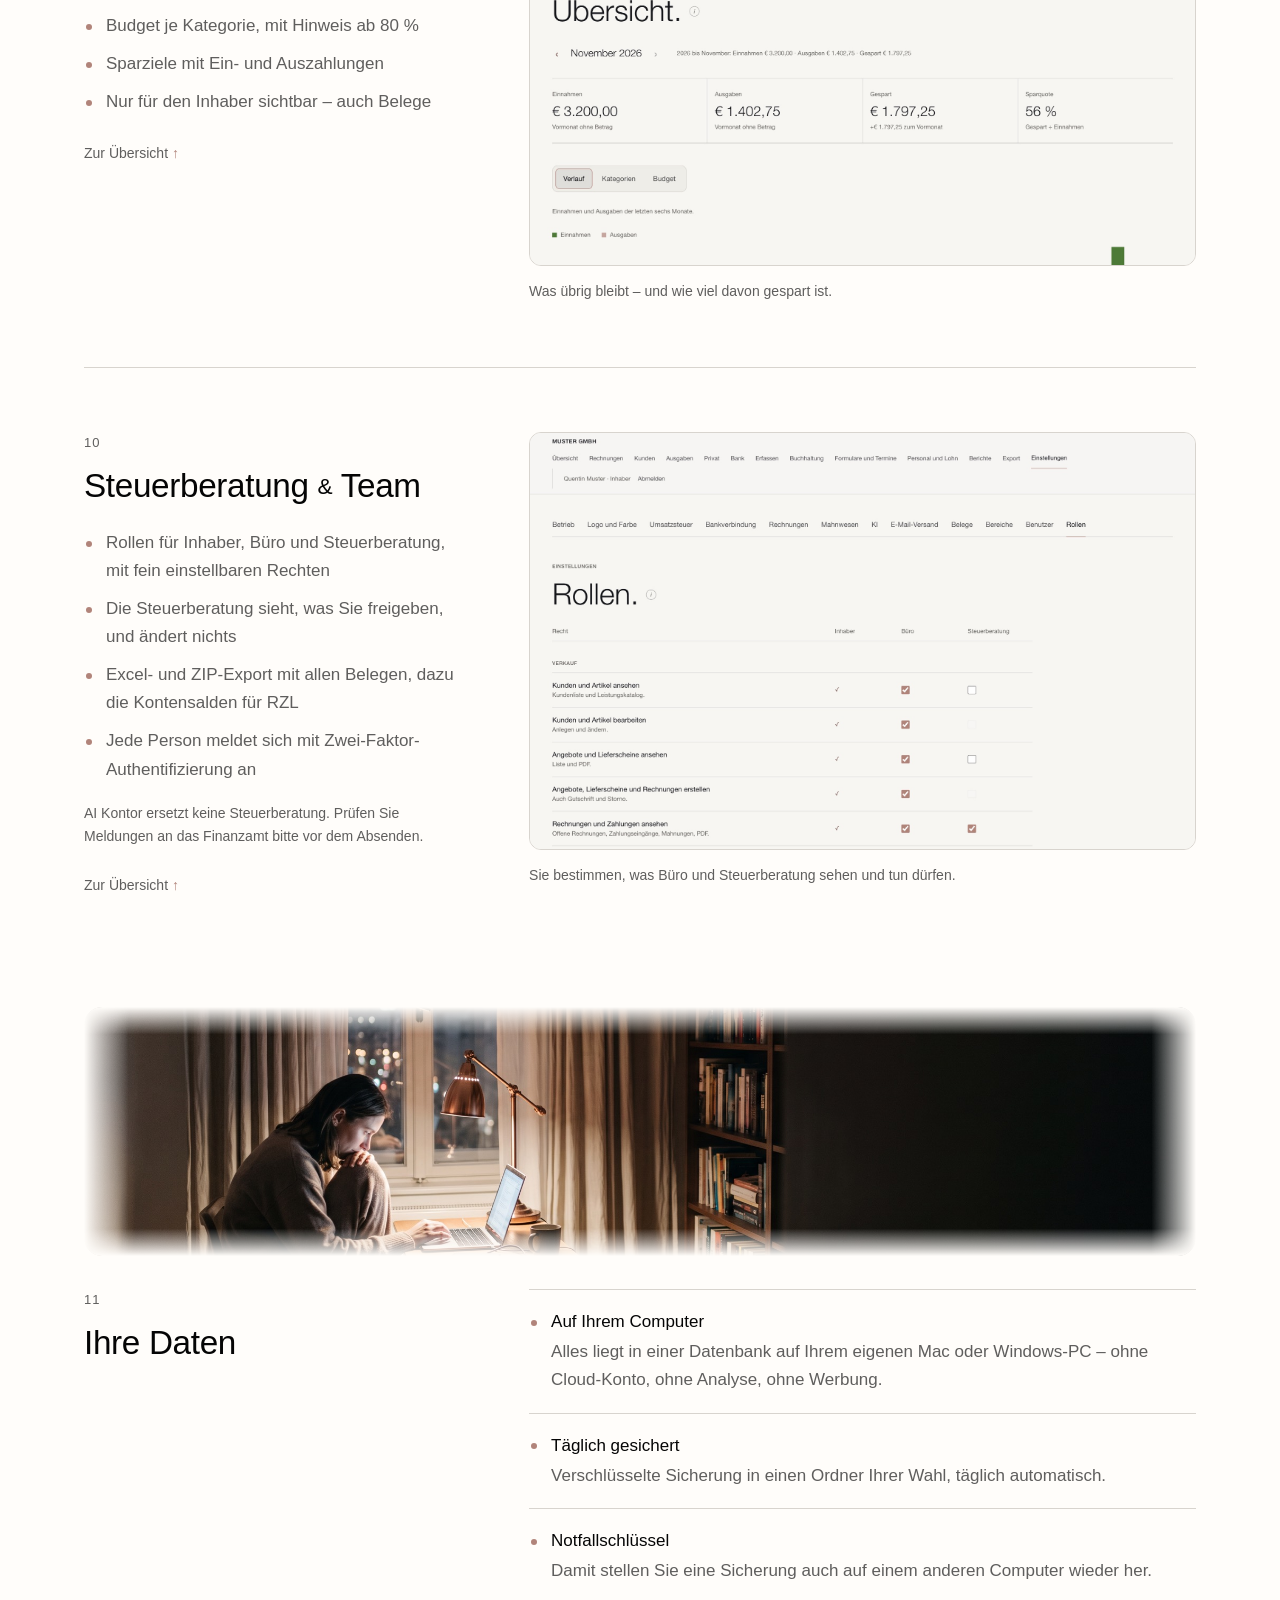
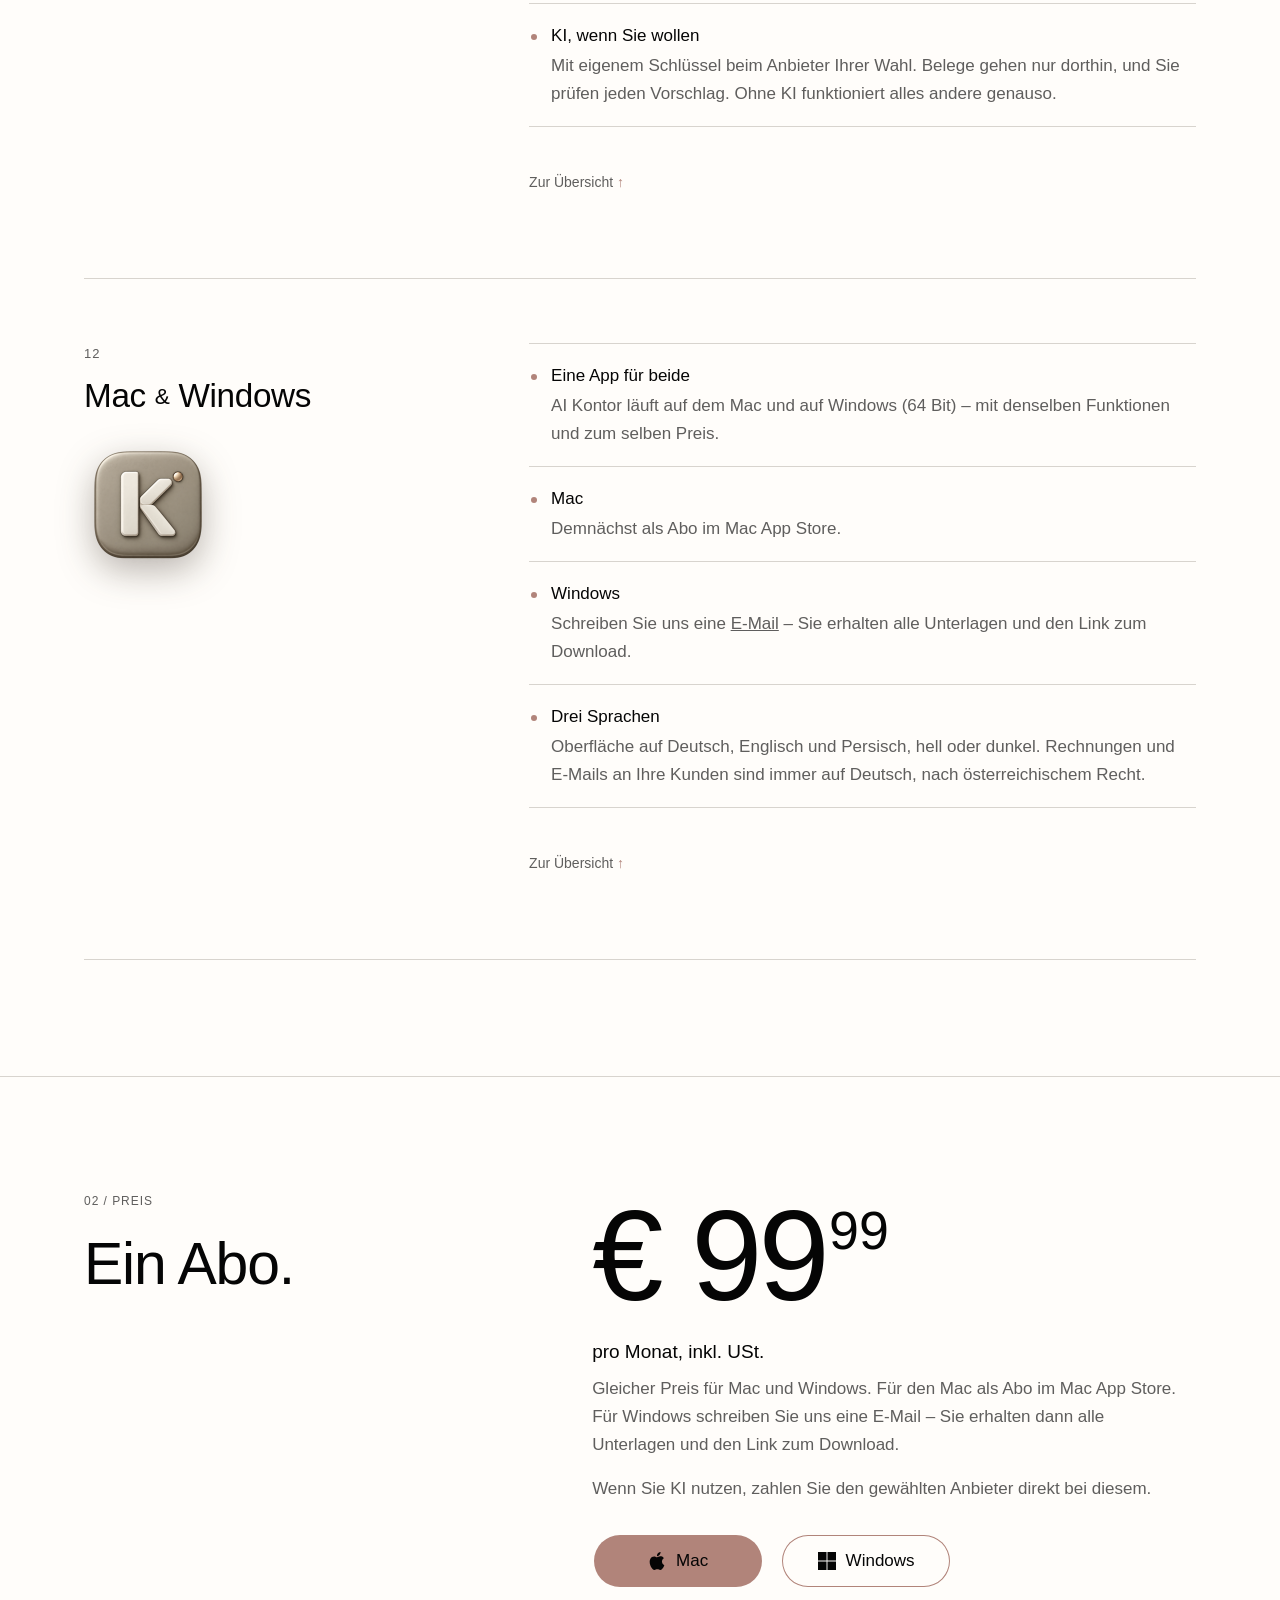
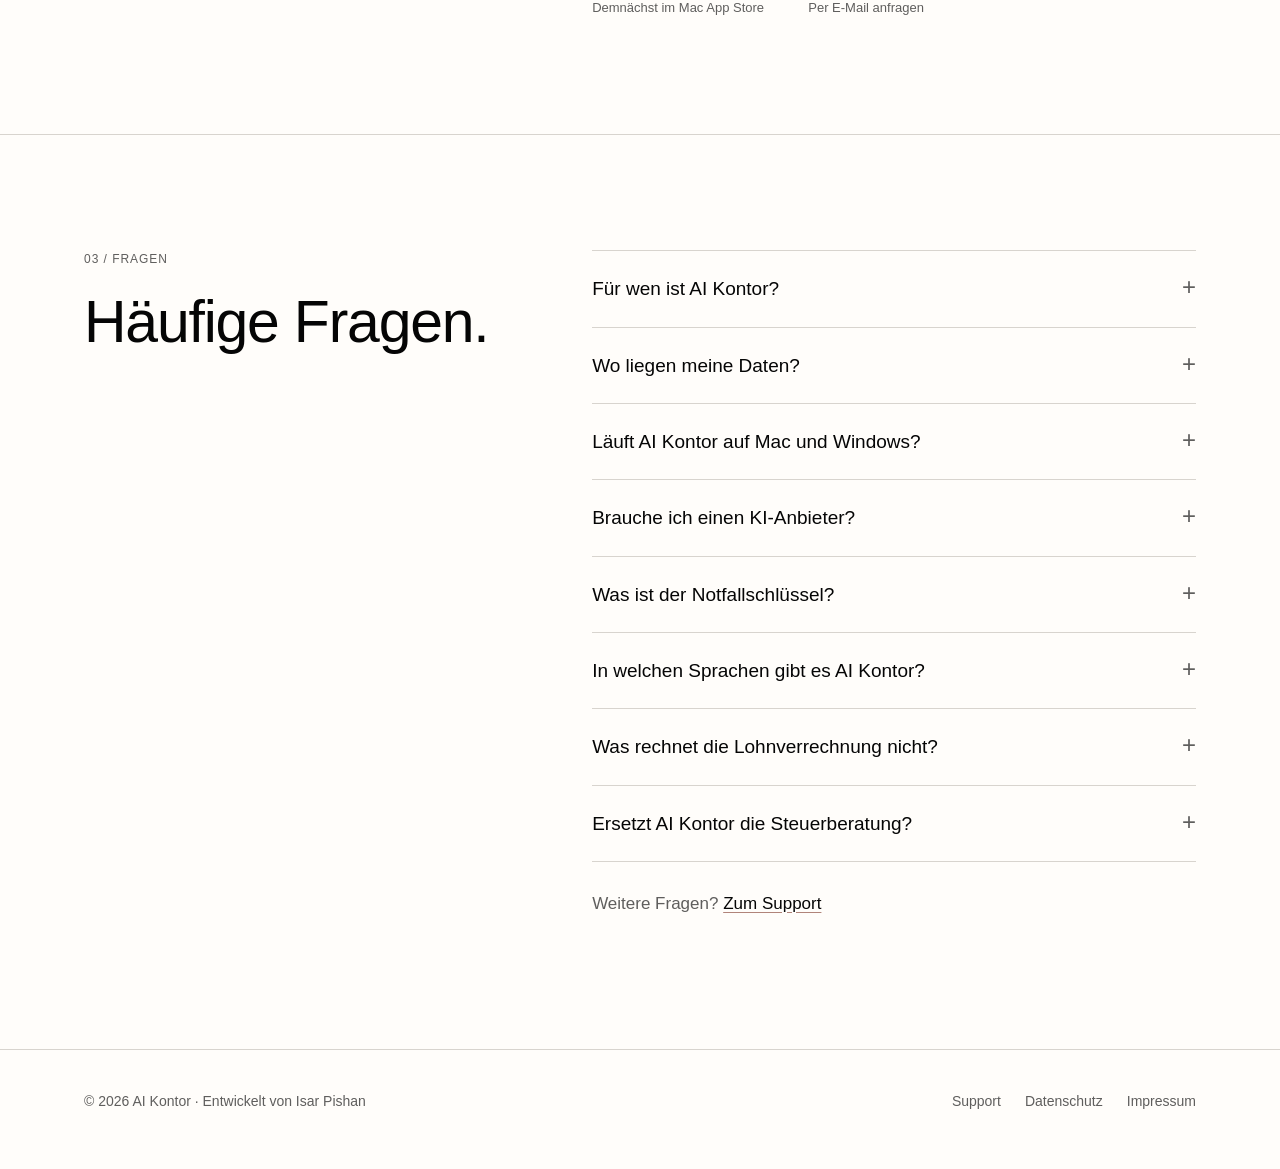
==== commit d9c2999c: "Landing page: Mac and Windows buttons with logos The single button plus email link is now two equal " ====
--- a/index.html
+++ b/index.html
@@ -39,9 +39,9 @@
       <h1>Ihr Büro. Auf Ihrem Computer.</h1>
       <p class="plattform">Für Mac und Windows</p>
       <p class="einleitung">Buchhaltung, Lohn, Rechnungen, Belege, Bank und Steuer – in einer App. Ihre Daten bleiben bei Ihnen.</p>
-      <div class="knopf-zeile">
-        <span class="knopf">Demnächst im Mac App Store</span>
-        <a class="zweitlink" href="mailto:isar.pishan@gmail.com?subject=AI%20Kontor%20f%C3%BCr%20Windows">Für Windows per E-Mail anfragen</a>
+      <div class="knopf-zeile plattform-wahl">
+        <div class="wahl"><span class="knopf"><svg class="logo" viewBox="0 0 24 24" aria-hidden="true"><path fill="currentColor" d="M12.152 6.896c-.948 0-2.415-1.078-3.96-1.04-2.04.027-3.91 1.183-4.961 3.014-2.117 3.675-.546 9.103 1.519 12.09 1.013 1.454 2.208 3.09 3.792 3.039 1.52-.065 2.09-.987 3.935-.987 1.831 0 2.35.987 3.96.948 1.637-.026 2.676-1.48 3.676-2.948 1.156-1.688 1.636-3.325 1.662-3.415-.039-.013-3.182-1.221-3.22-4.857-.026-3.04 2.48-4.494 2.597-4.559-1.429-2.09-3.623-2.324-4.39-2.376-2-.156-3.675 1.09-4.61 1.09zM15.53 3.83c.843-1.012 1.4-2.427 1.245-3.83-1.207.052-2.662.805-3.532 1.818-.78.896-1.454 2.338-1.273 3.714 1.338.104 2.715-.688 3.559-1.701"/></svg>Mac</span><span class="wahl-text">Demnächst im Mac App Store</span></div>
+        <div class="wahl"><a class="knopf knopf-rand" href="mailto:isar.pishan@gmail.com?subject=AI%20Kontor%20f%C3%BCr%20Windows" aria-label="Für Windows per E-Mail anfragen"><svg class="logo" viewBox="0 0 24 24" aria-hidden="true"><path fill="currentColor" d="M0 0h11.377v11.372H0zm12.623 0H24v11.372H12.623zM0 12.623h11.377V24H0zm12.623 0H24V24H12.623z"/></svg>Windows</a><span class="wahl-text">Per E-Mail anfragen</span></div>
       </div>
       <p class="klein">€ 99,99 pro Monat · gleicher Preis für Mac und Windows</p>
     </div>
@@ -357,9 +357,9 @@
         <p class="preis-zusatz">pro Monat, inkl. USt.</p>
         <p>Gleicher Preis für Mac und Windows. Für den Mac als Abo im Mac App Store. Für Windows schreiben Sie uns eine E-Mail – Sie erhalten dann alle Unterlagen und den Link zum Download.</p>
         <p>Wenn Sie KI nutzen, zahlen Sie den gewählten Anbieter direkt bei diesem.</p>
-        <div class="knopf-zeile">
-          <span class="knopf">Demnächst im Mac App Store</span>
-          <a class="zweitlink" href="mailto:isar.pishan@gmail.com?subject=AI%20Kontor%20f%C3%BCr%20Windows">Für Windows per E-Mail anfragen</a>
+        <div class="knopf-zeile plattform-wahl">
+          <div class="wahl"><span class="knopf"><svg class="logo" viewBox="0 0 24 24" aria-hidden="true"><path fill="currentColor" d="M12.152 6.896c-.948 0-2.415-1.078-3.96-1.04-2.04.027-3.91 1.183-4.961 3.014-2.117 3.675-.546 9.103 1.519 12.09 1.013 1.454 2.208 3.09 3.792 3.039 1.52-.065 2.09-.987 3.935-.987 1.831 0 2.35.987 3.96.948 1.637-.026 2.676-1.48 3.676-2.948 1.156-1.688 1.636-3.325 1.662-3.415-.039-.013-3.182-1.221-3.22-4.857-.026-3.04 2.48-4.494 2.597-4.559-1.429-2.09-3.623-2.324-4.39-2.376-2-.156-3.675 1.09-4.61 1.09zM15.53 3.83c.843-1.012 1.4-2.427 1.245-3.83-1.207.052-2.662.805-3.532 1.818-.78.896-1.454 2.338-1.273 3.714 1.338.104 2.715-.688 3.559-1.701"/></svg>Mac</span><span class="wahl-text">Demnächst im Mac App Store</span></div>
+          <div class="wahl"><a class="knopf knopf-rand" href="mailto:isar.pishan@gmail.com?subject=AI%20Kontor%20f%C3%BCr%20Windows" aria-label="Für Windows per E-Mail anfragen"><svg class="logo" viewBox="0 0 24 24" aria-hidden="true"><path fill="currentColor" d="M0 0h11.377v11.372H0zm12.623 0H24v11.372H12.623zM0 12.623h11.377V24H0zm12.623 0H24V24H12.623z"/></svg>Windows</a><span class="wahl-text">Per E-Mail anfragen</span></div>
         </div>
       </div>
     </div>
--- a/stil.css
+++ b/stil.css
@@ -91,6 +91,14 @@
 a.knopf:hover { filter: brightness(1.06); }
 .knopf-zeile { display: flex; flex-wrap: wrap; align-items: center; gap: 14px 24px; }
 .knopf-zeile p { margin: 0; font-size: 14px; }
+/* Mac und Windows nebeneinander: Logo im Knopf, kurzer Hinweis darunter */
+.plattform-wahl { align-items: flex-start; gap: 14px 18px; }
+.wahl { display: flex; flex-direction: column; align-items: center; gap: 10px; }
+.plattform-wahl .knopf { gap: 10px; min-inline-size: 168px; justify-content: center; font-size: 17px; }
+.knopf .logo { inline-size: 18px; block-size: 18px; flex: none; }
+.knopf-rand { background: transparent; color: var(--ink); box-shadow: inset 0 0 0 1px var(--rose); }
+a.knopf-rand:hover { background: color-mix(in srgb, var(--rose) 14%, transparent); filter: none; }
+.wahl-text { font-size: 13px; color: var(--muted); text-align: center; }
 .zweitlink { color: var(--ink); font-size: 16px; text-decoration: underline; text-decoration-color: var(--line); text-decoration-thickness: 1px; text-underline-offset: 6px; }
 .zweitlink:hover { text-decoration-color: var(--ink); }
 .klein { margin-block-start: 20px; font-size: 14px; }
@@ -333,6 +341,8 @@
   .kopf .rahmen { min-height: 64px; gap: 16px; }
   .sprachen { padding-inline-start: 16px; }
   .knopf { width: 100%; justify-content: center; }
+  .plattform-wahl { display: grid; grid-template-columns: repeat(2, minmax(0, 1fr)); gap: 12px; inline-size: 100%; }
+  .plattform-wahl .knopf { min-inline-size: 0; padding-inline: 12px; }
   .kachel { border-radius: 20%; }
   .kachel { padding-inline: 8cqi; }
   .kachel-titel { margin-block-start: 34cqi; font-size: 7.6cqi; }
